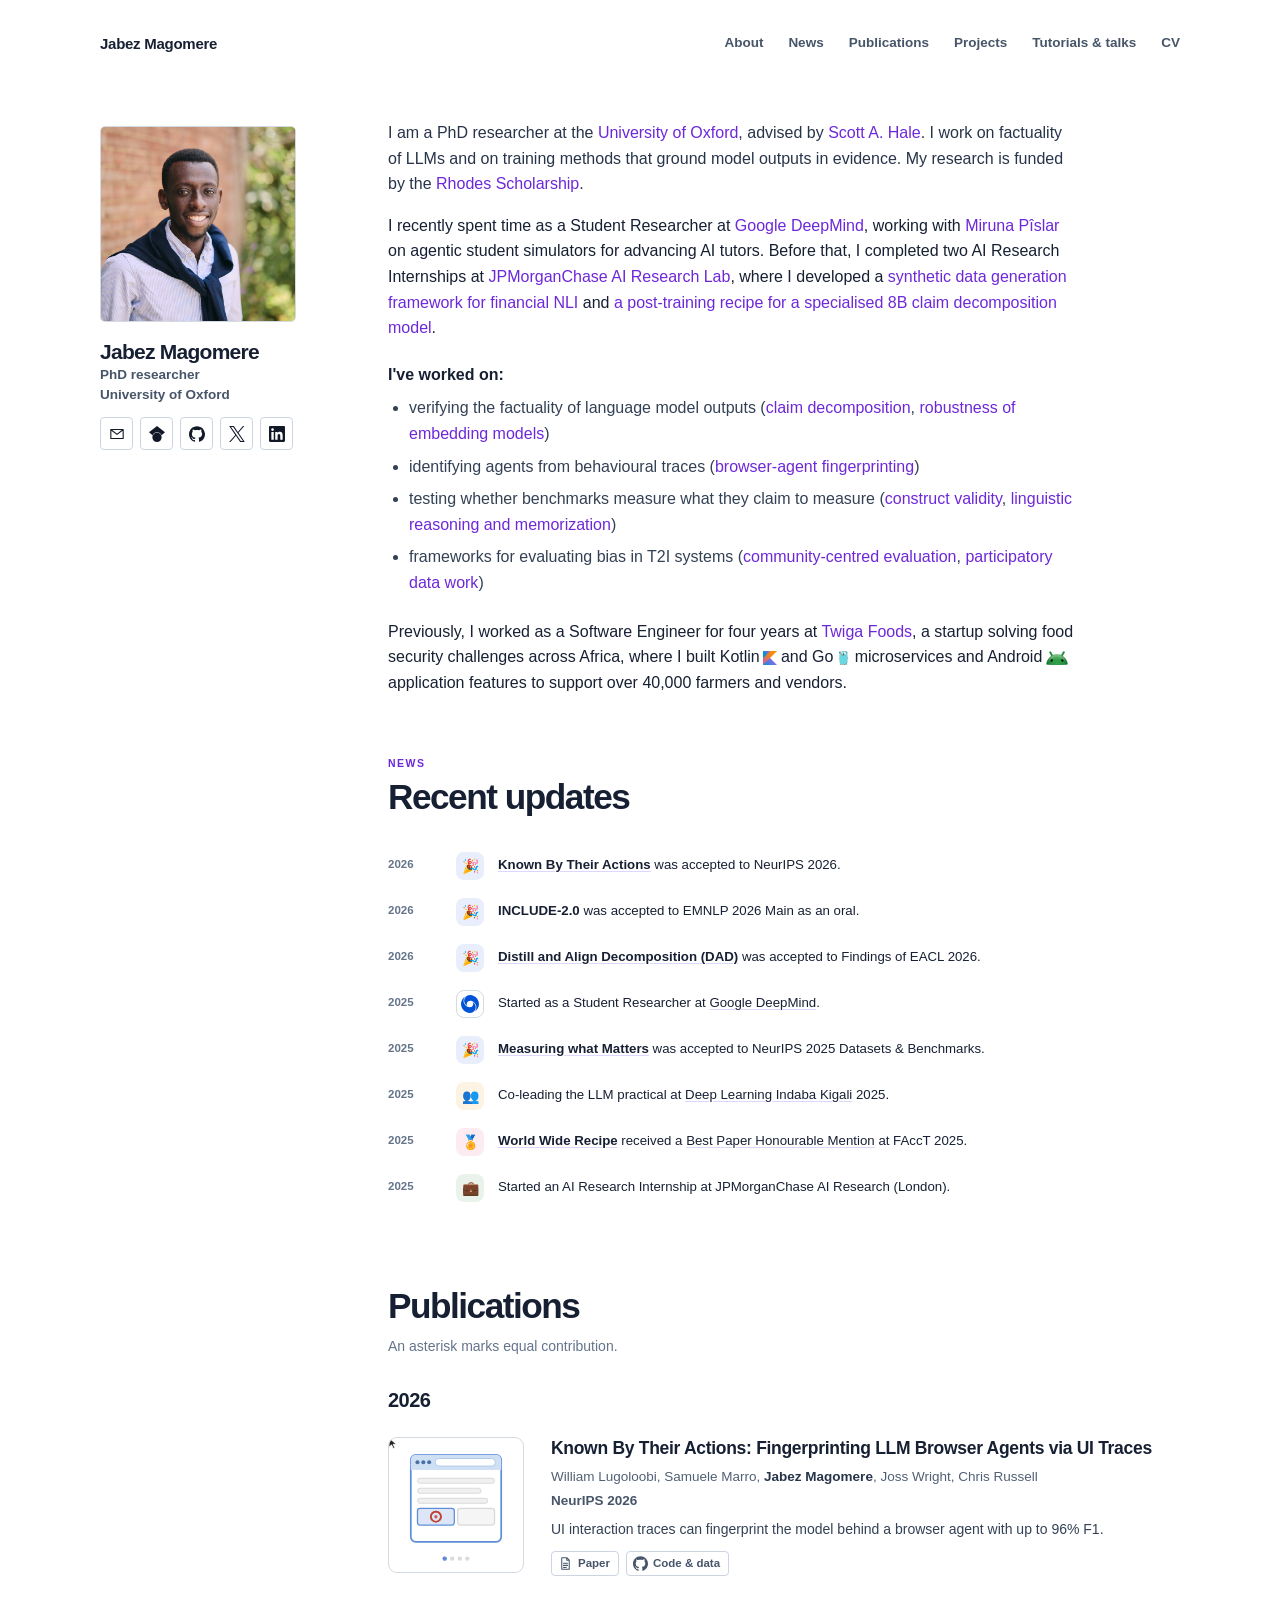
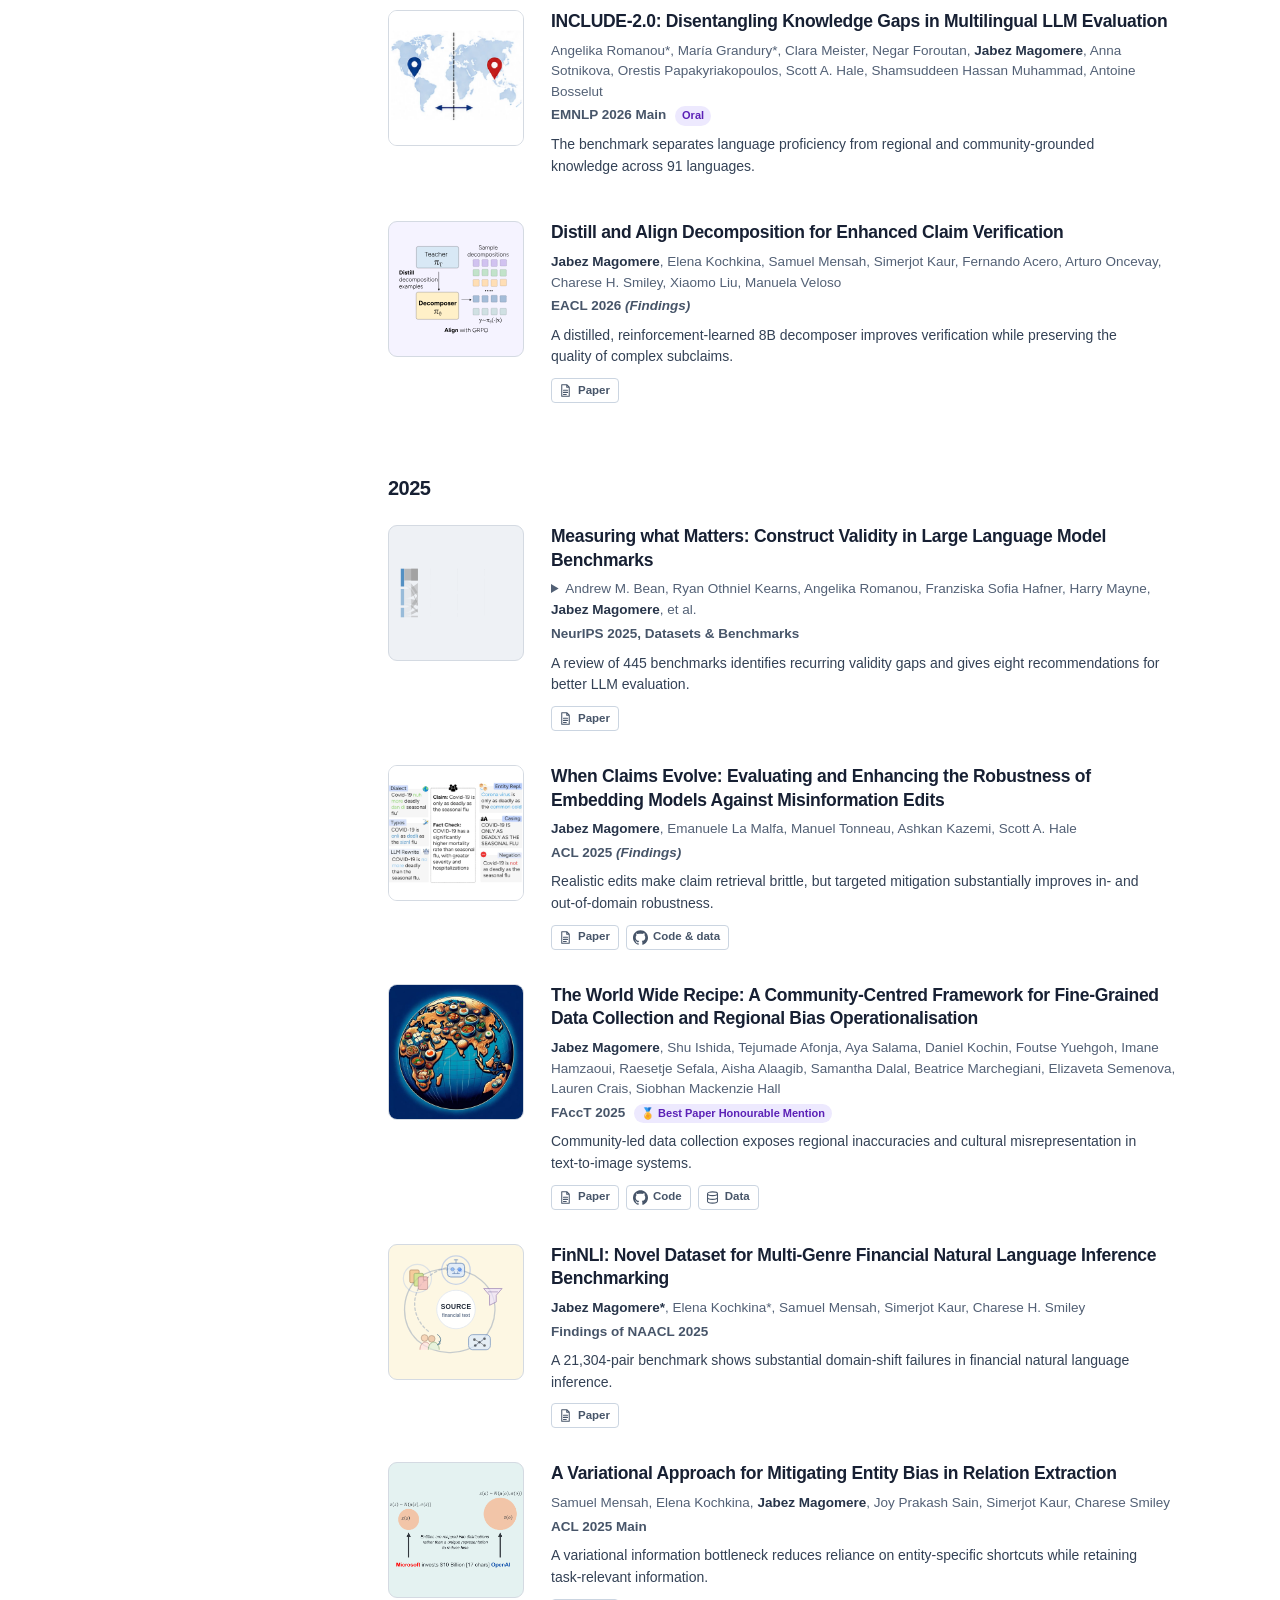
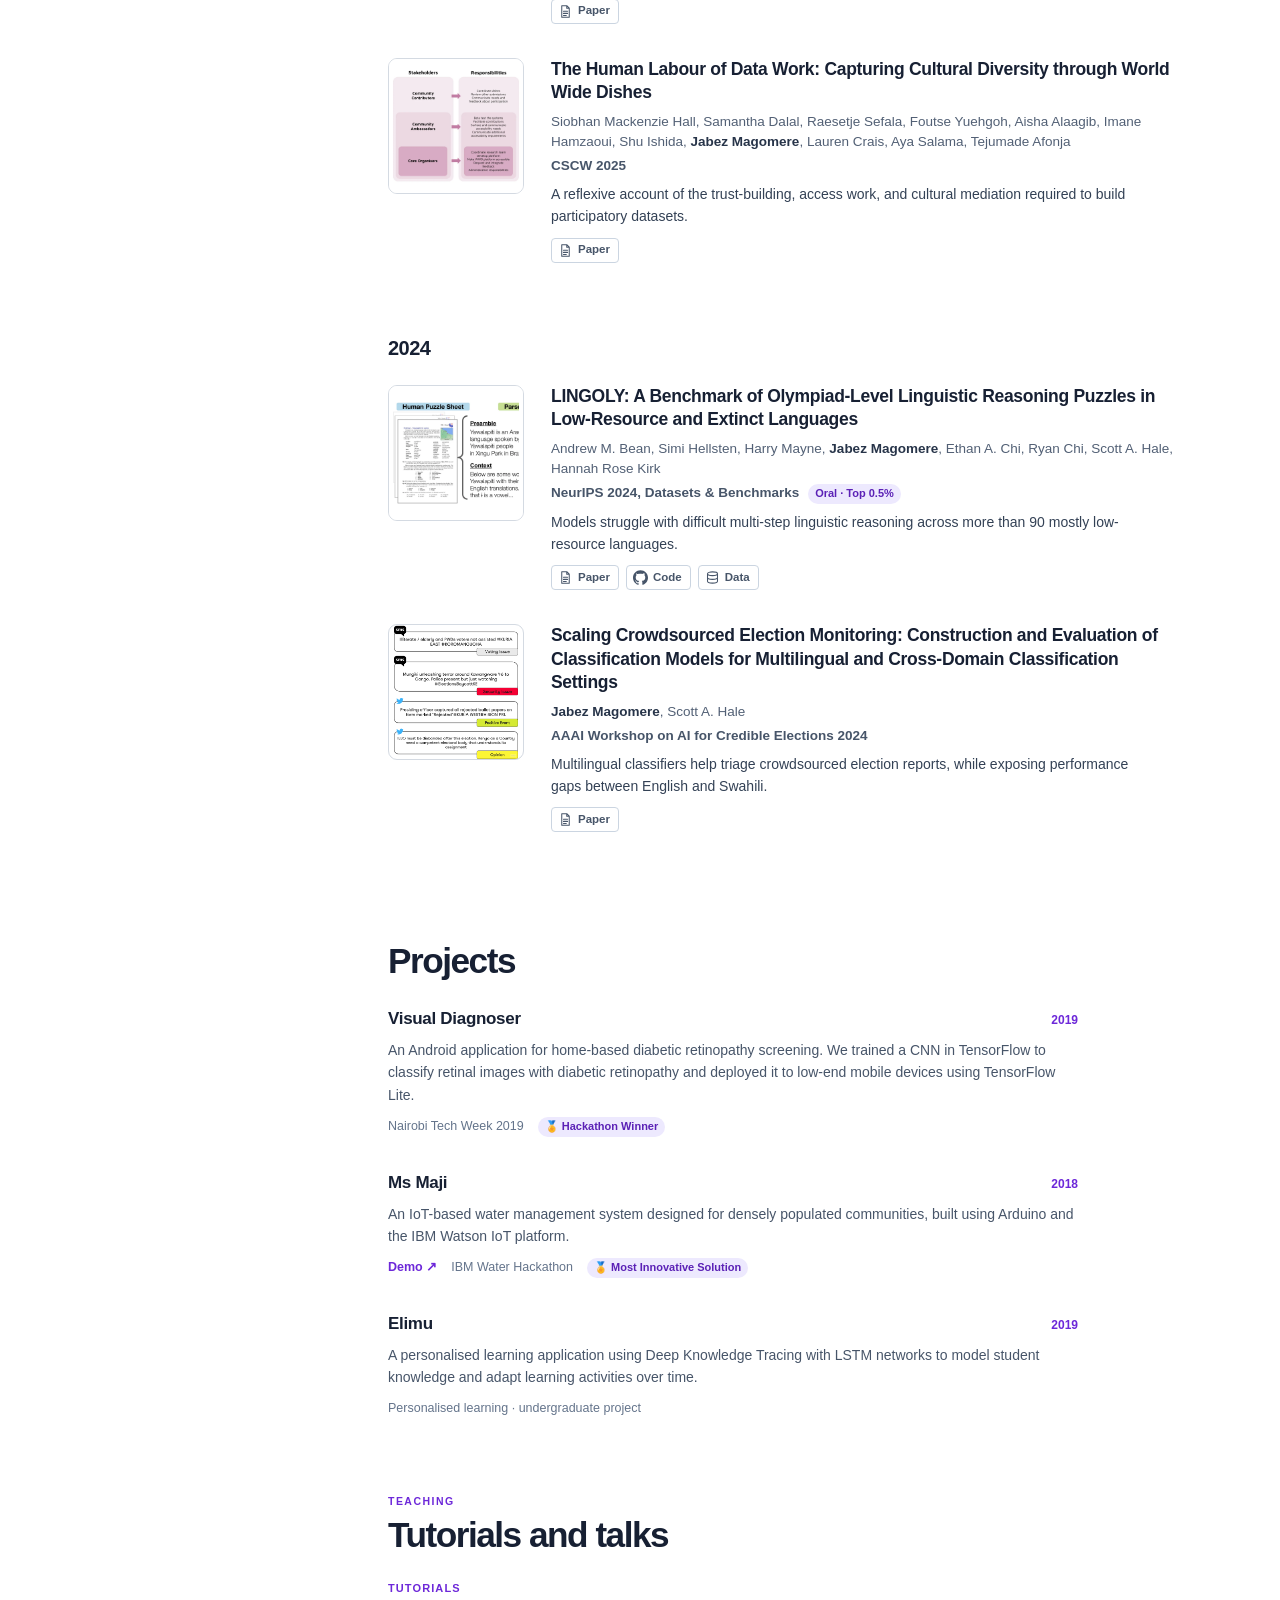
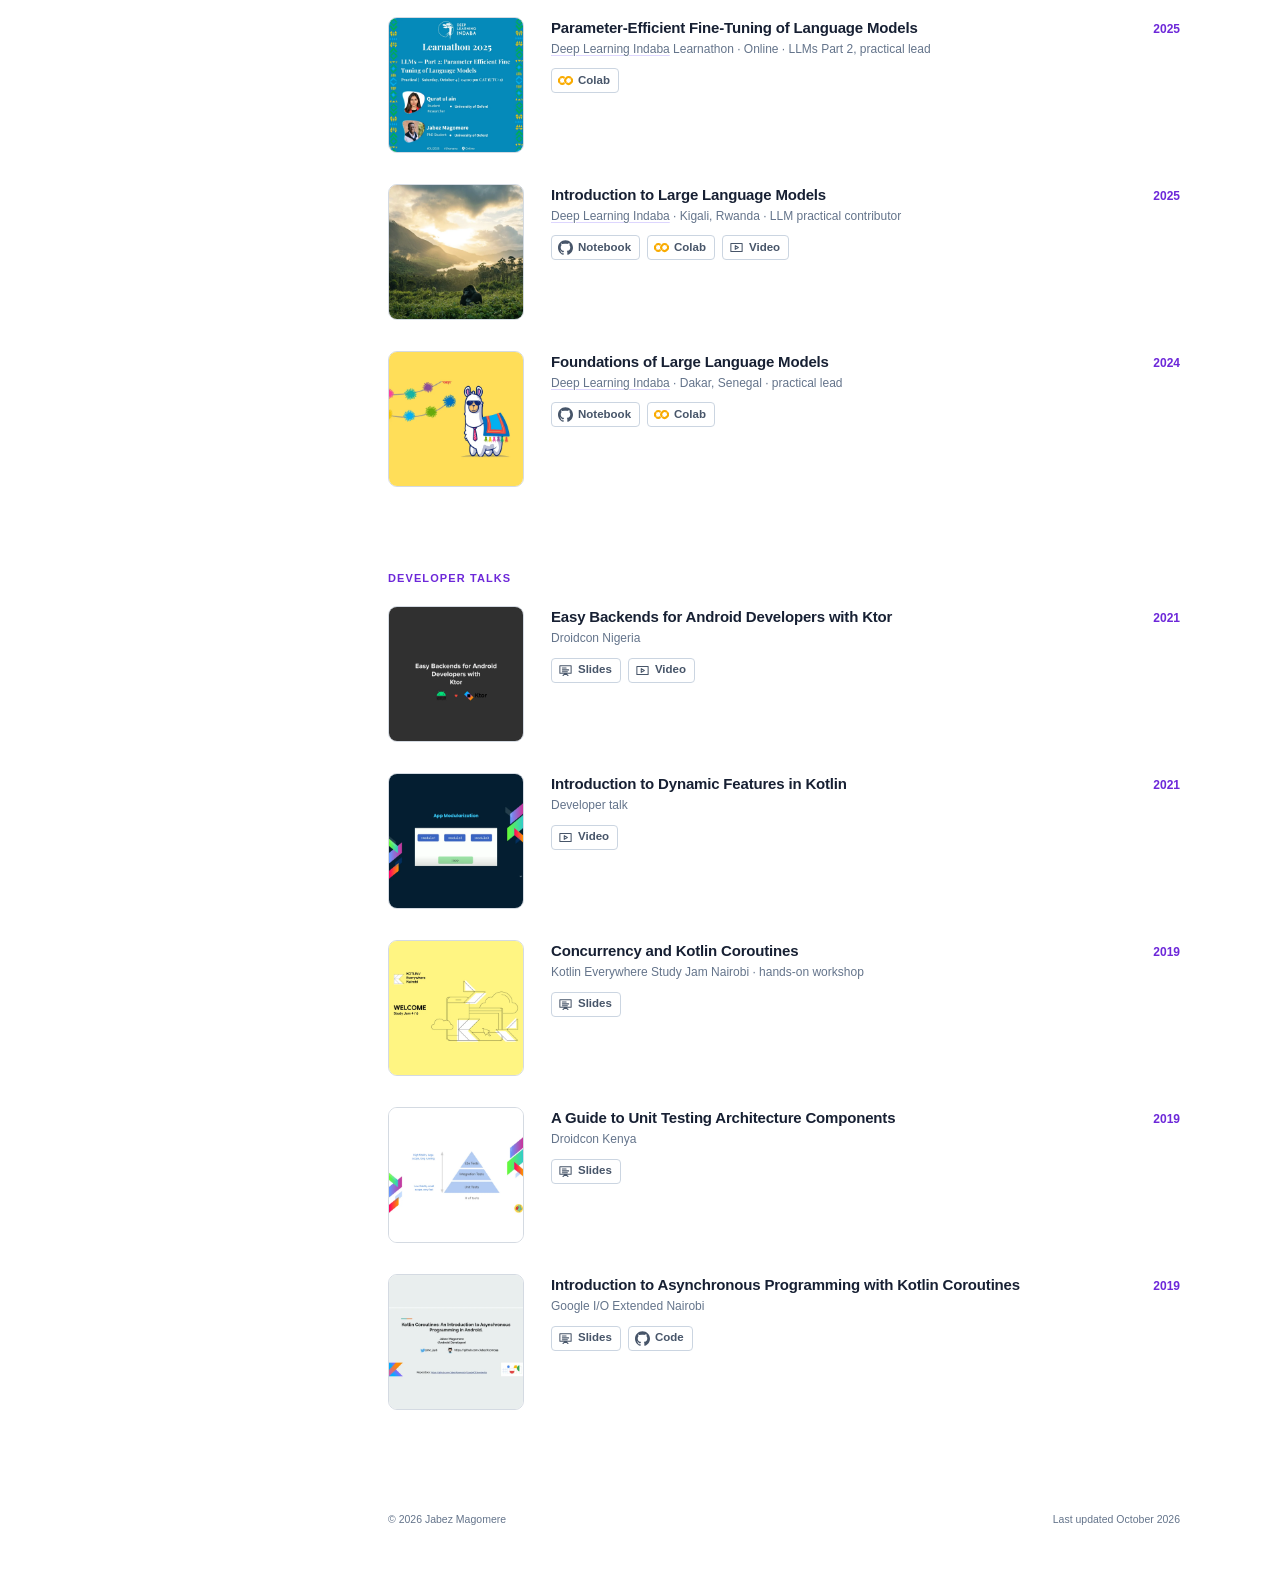
==== index.html @ 7faca9cc "Update code" ====
<!doctype html>
<html lang="en-GB">
<head>
  <meta charset="utf-8">
  <meta name="viewport" content="width=device-width, initial-scale=1">
  <link rel="canonical" href="https://jabezmagomere.com/">
  <meta name="description" content="Jabez Magomere is a PhD researcher at the University of Oxford working on language model evaluation, factuality, and evidence-grounded AI.">
  <meta name="author" content="Jabez Magomere">
  <meta name="theme-color" content="#ffffff">

  <meta property="og:title" content="Jabez Magomere — AI researcher">
  <meta property="og:description" content="Research on language model evaluation, factuality, and grounding model outputs in evidence.">
  <meta property="og:type" content="website">
  <meta property="og:url" content="https://jabezmagomere.com/">
  <meta property="og:image" content="https://jabezmagomere.com/assets/profile.jpg">
  <meta property="og:image:alt" content="Portrait of Jabez Magomere">
  <meta name="twitter:card" content="summary_large_image">
  <meta name="twitter:title" content="Jabez Magomere — AI researcher">
  <meta name="twitter:description" content="Research on language model evaluation, factuality, and grounding model outputs in evidence.">
  <meta name="twitter:image" content="https://jabezmagomere.com/assets/profile.jpg">

  <title>Jabez Magomere</title>
  <link rel="icon" href="favicon.ico" sizes="any">
  <link rel="icon" type="image/png" sizes="32x32" href="favicon-32x32.png">
  <link rel="icon" type="image/png" sizes="16x16" href="favicon-16x16.png">
  <link rel="apple-touch-icon" href="favicon-180x180.png">
  <link rel="stylesheet" href="style.css?v=23">
</head>

<body>
  <svg class="svg-defs" aria-hidden="true">
    <symbol id="icon-email" viewBox="0 0 24 24"><path d="M2.75 5.25h18.5v13.5H2.75zM3.5 6l8.5 6.5L20.5 6"/></symbol>
    <symbol id="icon-scholar" viewBox="0 0 24 24"><path class="brand-fill" d="M5.242 13.769 0 9.5 12 0l12 9.5-5.242 4.269C17.548 11.249 14.978 9.5 12 9.5c-2.977 0-5.548 1.748-6.758 4.269ZM12 10a7 7 0 1 0 0 14 7 7 0 0 0 0-14Z"/></symbol>
    <symbol id="icon-github" viewBox="0 0 24 24"><path class="brand-fill" d="M12 .297c-6.63 0-12 5.373-12 12 0 5.303 3.438 9.8 8.205 11.385.6.113.82-.258.82-.577 0-.285-.01-1.04-.015-2.04-3.338.724-4.042-1.61-4.042-1.61C4.422 18.07 3.633 17.7 3.633 17.7c-1.087-.744.084-.729.084-.729 1.205.084 1.838 1.236 1.838 1.236 1.07 1.835 2.809 1.305 3.495.998.108-.776.417-1.305.76-1.605-2.665-.3-5.466-1.332-5.466-5.93 0-1.31.465-2.38 1.235-3.22-.135-.303-.54-1.523.105-3.176 0 0 1.005-.322 3.3 1.23.96-.267 1.98-.399 3-.405 1.02.006 2.04.138 3 .405 2.28-1.552 3.285-1.23 3.285-1.23.645 1.653.24 2.873.12 3.176.765.84 1.23 1.91 1.23 3.22 0 4.61-2.805 5.625-5.475 5.92.42.36.81 1.096.81 2.22 0 1.606-.015 2.896-.015 3.286 0 .315.21.69.825.57C20.565 22.092 24 17.592 24 12.297c0-6.627-5.373-12-12-12"/></symbol>
    <symbol id="icon-x" viewBox="0 0 24 24"><path class="brand-fill" d="M14.234 10.162 22.977 0h-2.072l-7.591 8.824L7.251 0H.258l9.168 13.343L.258 24H2.33l8.016-9.318L16.749 24h6.993l-9.508-13.838Zm-2.837 3.299-.929-1.329L3.076 1.56h3.182l5.965 8.532.929 1.329 7.754 11.09h-3.182l-6.327-9.05Z"/></symbol>
    <symbol id="icon-linkedin" viewBox="0 0 24 24"><path class="brand-fill" d="M20.447 20.452h-3.554v-5.569c0-1.328-.027-3.037-1.852-3.037-1.853 0-2.136 1.445-2.136 2.939v5.667H9.351V9h3.414v1.561h.046c.477-.9 1.637-1.85 3.37-1.85 3.601 0 4.267 2.37 4.267 5.455v6.286ZM5.337 7.433c-1.144 0-2.063-.926-2.063-2.065 0-1.138.92-2.063 2.063-2.063 1.14 0 2.064.925 2.064 2.063 0 1.139-.925 2.065-2.064 2.065Zm1.782 13.019H3.555V9h3.564v11.452ZM22.225 0H1.771C.792 0 0 .774 0 1.729v20.542C0 23.227.792 24 1.771 24h20.451C23.2 24 24 23.227 24 22.271V1.729C24 .774 23.2 0 22.222 0h.003Z"/></symbol>
    <symbol id="icon-paper" viewBox="0 0 24 24"><path d="M6 2.75h8l4 4v14.5H6zM14 2.75v4h4M8.75 11.5h6.5M8.75 15h6.5M8.75 18.5h4.5"/></symbol>
    <symbol id="icon-data" viewBox="0 0 24 24"><path d="M4 6c0-1.65 3.58-3 8-3s8 1.35 8 3-3.58 3-8 3-8-1.35-8-3Zm0 0v6c0 1.65 3.58 3 8 3s8-1.35 8-3V6M4 12v6c0 1.65 3.58 3 8 3s8-1.35 8-3v-6"/></symbol>
    <symbol id="icon-slides" viewBox="0 0 24 24"><path d="M3 4.5h18v12H3zM8 20l4-3.5 4 3.5M7 8h6M7 11h10M7 14h8"/></symbol>
    <symbol id="icon-video" viewBox="0 0 24 24"><path d="M3 5.5h18v13H3z"/><path class="fill" d="m10 9 5 3-5 3z"/></symbol>
    <symbol id="icon-colab" viewBox="0 0 24 24"><path class="colab-fill" d="M16.9414 4.9757a7.033 7.033 0 0 0-4.9308 2.0646 7.033 7.033 0 0 0-.1232 9.8068l2.395-2.395a3.6455 3.6455 0 0 1 5.1497-5.1478l2.397-2.3989a7.033 7.033 0 0 0-4.8877-1.9297ZM7.07 4.9855a7.033 7.033 0 0 0-4.8878 1.9316l2.3911 2.3911a3.6434 3.6434 0 0 1 5.0227.1271l1.7341-2.9737-.0997-.0802A7.033 7.033 0 0 0 7.07 4.9855Zm15.0093 2.1721-2.3892 2.3911a3.6455 3.6455 0 0 1-5.1497 5.1497l-2.4067 2.4068a7.0362 7.0362 0 0 0 9.9456-9.9476ZM1.932 7.1674a7.033 7.033 0 0 0-.002 9.6816l2.397-2.397a3.6434 3.6434 0 0 1-.004-4.8916Zm7.664 7.4235c-1.38 1.3816-3.5863 1.411-5.0168.1134l-2.397 2.395c2.4693 2.3328 6.263 2.5753 9.0072.5455l.1368-.1115Z"/></symbol>
  </svg>

  <a class="skip-link" href="#main">Skip to content</a>

  <header class="site-header">
    <a class="site-name" href="#about" aria-label="Jabez Magomere, home">Jabez Magomere</a>
    <nav aria-label="Primary navigation">
      <a href="#about">About</a>
      <a href="#news">News</a>
      <a href="#publications">Publications</a>
      <a href="#projects">Projects</a>
      <a href="#talks">Tutorials &amp; talks</a>
      <a href="assets/jabez-magomere-cv.pdf">CV</a>
    </nav>
  </header>

  <div class="page-shell">
    <aside class="profile" aria-label="Profile and contact links">
      <div class="profile-photo-frame">
        <img class="profile-photo" src="assets/profile.jpg" alt="Jabez Magomere" width="196" height="196" fetchpriority="high">
      </div>

      <h1 class="profile-name">Jabez Magomere</h1>
      <p class="profile-role">PhD researcher<br>University of Oxford</p>

      <div class="social-links" aria-label="Contact and profiles">
        <a class="icon-link email-icon" href="mailto:jabez.magomere@keble.ox.ac.uk" aria-label="Email Jabez Magomere" title="Email"><svg aria-hidden="true"><use href="#icon-email"/></svg></a>
        <a class="icon-link scholar-icon" href="https://scholar.google.com/citations?user=BmMnUasAAAAJ" aria-label="Google Scholar profile" title="Google Scholar"><svg aria-hidden="true"><use href="#icon-scholar"/></svg></a>
        <a class="icon-link github-icon" href="https://github.com/JabezNzomo99" aria-label="GitHub profile" title="GitHub"><svg aria-hidden="true"><use href="#icon-github"/></svg></a>
        <a class="icon-link x-icon" href="https://x.com/jabez_magomere" aria-label="X profile" title="X"><svg aria-hidden="true"><use href="#icon-x"/></svg></a>
        <a class="icon-link linkedin-icon" href="https://uk.linkedin.com/in/jabez-magomere" aria-label="LinkedIn profile" title="LinkedIn"><svg aria-hidden="true"><use href="#icon-linkedin"/></svg></a>
      </div>

    </aside>

    <main id="main">
      <section class="intro" id="about">
        <div class="bio">
          <p class="intro-lead">I am a PhD researcher at the <a href="https://www.oii.ox.ac.uk/people/profiles/jabez-magomere/">University of Oxford</a>, advised by <a href="https://www.oii.ox.ac.uk/people/profiles/scott-hale/">Scott A. Hale</a>. I work on factuality of LLMs and on training methods that ground model outputs in evidence. My research is funded by the <a href="https://www.rhodeshouse.ox.ac.uk/scholar-community/rhodes-scholar-bios/rhodes-scholars-class-of-2022/jabez-magomere/">Rhodes Scholarship</a>.</p>

          <p>I recently spent time as a Student Researcher at <a href="https://deepmind.google/">Google DeepMind</a>, working with <a href="https://mirunapislar.github.io/">Miruna Pîslar</a> on agentic student simulators for advancing AI tutors. Before that, I completed two AI Research Internships at <a href="https://www.jpmorganchase.com/about/technology/research/ai">JPMorganChase AI Research Lab</a>, where I developed a <a href="https://aclanthology.org/2025.findings-naacl.257/">synthetic data generation framework for financial NLI</a> and <a href="https://aclanthology.org/2026.findings-eacl.309/">a post-training recipe for a specialised 8B claim decomposition model</a>.</p>

          <div class="worked-on">
            <p>I've worked on:</p>
            <ul>
              <li>verifying the factuality of language model outputs (<a href="https://aclanthology.org/2026.findings-eacl.309/">claim decomposition</a>, <a href="https://aclanthology.org/2025.findings-acl.1150/">robustness of embedding models</a>)</li>
              <li>identifying agents from behavioural traces (<a href="https://arxiv.org/abs/2605.14786">browser-agent fingerprinting</a>)</li>
              <li>testing whether benchmarks measure what they claim to measure (<a href="https://arxiv.org/abs/2511.04703">construct validity</a>, <a href="https://arxiv.org/abs/2406.06196">linguistic reasoning and memorization</a>)</li>
              <li>frameworks for evaluating bias in T2I systems (<a href="https://arxiv.org/abs/2406.09496">community-centred evaluation</a>, <a href="https://arxiv.org/abs/2502.05961">participatory data work</a>)</li>
            </ul>
          </div>

          <p>Previously, I worked as a Software Engineer for four years at <a href="https://twiga.com/">Twiga Foods</a>, a startup solving food security challenges across Africa, where I built <span class="tech">Kotlin<img class="tech-logo" src="assets/logos/kotlin.webp" alt="" width="48" height="48" loading="lazy" decoding="async"></span> and <span class="tech">Go<img class="tech-logo" src="assets/logos/go.svg" alt="" width="48" height="48" loading="lazy" decoding="async"></span> microservices and <span class="tech">Android<img class="tech-logo" src="assets/logos/android.webp" alt="" width="79" height="48" loading="lazy" decoding="async"></span> application features to support over 40,000 farmers and vendors.</p>
        </div>
      </section>

      <section class="content-section" id="news">
        <div class="section-heading">
          <p class="eyebrow">News</p>
          <h2>Recent updates</h2>
        </div>

        <ol class="news-list">
          <li>
            <time datetime="2026-09">2026</time>
            <span class="news-mark news-mark-paper" aria-hidden="true">🎉</span>
            <span class="news-text"><cite><a href="https://arxiv.org/abs/2605.14786">Known By Their Actions</a></cite> was accepted to NeurIPS 2026.</span>
          </li>
          <li>
            <time datetime="2026-08">2026</time>
            <span class="news-mark news-mark-paper" aria-hidden="true">🎉</span>
            <span class="news-text"><cite>INCLUDE-2.0</cite> was accepted to EMNLP 2026 Main as an oral.</span>
          </li>
          <li>
            <time datetime="2026-01">2026</time>
            <span class="news-mark news-mark-paper" aria-hidden="true">🎉</span>
            <span class="news-text"><cite><a href="https://aclanthology.org/2026.findings-eacl.309/">Distill and Align Decomposition (DAD)</a></cite> was accepted to Findings of EACL 2026.</span>
          </li>
          <li>
            <time datetime="2025-10">2025</time>
            <span class="news-mark news-mark-logo" aria-hidden="true"><img src="assets/logos/deepmind.svg" alt="" width="18" height="18"></span>
            <span class="news-text">Started as a Student Researcher at <a href="https://deepmind.google/">Google DeepMind</a>.</span>
          </li>
          <li>
            <time datetime="2025-09">2025</time>
            <span class="news-mark news-mark-paper" aria-hidden="true">🎉</span>
            <span class="news-text"><cite><a href="https://arxiv.org/abs/2511.04703">Measuring what Matters</a></cite> was accepted to NeurIPS 2025 Datasets &amp; Benchmarks.</span>
          </li>
          <li>
            <time datetime="2025-08">2025</time>
            <span class="news-mark news-mark-community" aria-hidden="true">👥</span>
            <span class="news-text">Co-leading the LLM practical at <a href="https://deeplearningindaba.com/">Deep Learning Indaba Kigali</a> 2025.</span>
          </li>
          <li>
            <time datetime="2025-06">2025</time>
            <span class="news-mark news-mark-award" aria-hidden="true">🏅</span>
            <span class="news-text"><cite><a href="https://arxiv.org/abs/2406.09496">World Wide Recipe</a></cite> received a <a href="https://facct-blog.github.io/2025-06-20/best-papers">Best Paper Honourable Mention</a> at FAccT 2025.</span>
          </li>
          <li>
            <time datetime="2025-06">2025</time>
            <span class="news-mark news-mark-role" aria-hidden="true">💼</span>
            <span class="news-text">Started an AI Research Internship at JPMorganChase AI Research (London).</span>
          </li>
        </ol>
      </section>

      <section class="content-section" id="publications">
        <div class="section-heading">
          <h2>Publications</h2>
          <p>An asterisk marks equal contribution.</p>
        </div>

        <div class="publication-list">
          <h3 class="publication-year-heading">2026</h3>
          <article class="publication" id="pub-actions">
            <div class="paper-mark"><picture><source srcset="assets/thumbnails/known-actions.webp" media="(prefers-reduced-motion: reduce)"><img src="assets/thumbnails/known-actions.svg" alt="" width="136" height="136" loading="lazy"></picture></div>
            <div class="publication-copy">
              <h3><a href="https://arxiv.org/abs/2605.14786">Known By Their Actions: Fingerprinting LLM Browser Agents via UI Traces</a></h3>
              <p class="authors">William Lugoloobi, Samuele Marro, <strong>Jabez Magomere</strong>, Joss Wright, Chris Russell</p>
              <p class="venue"><strong>NeurIPS 2026</strong></p>
              <p class="publication-summary">UI interaction traces can fingerprint the model behind a browser agent with up to 96% F1.</p>
              <div class="resource-links">
                <a class="resource-link" href="https://arxiv.org/abs/2605.14786"><svg aria-hidden="true"><use href="#icon-paper"/></svg><span>Paper</span></a>
                <a class="resource-link" href="https://github.com/KabakaWilliam/known_actions"><svg aria-hidden="true"><use href="#icon-github"/></svg><span>Code &amp; data</span></a>
              </div>
            </div>
          </article>

          <article class="publication" id="pub-include">
            <div class="paper-mark"><img src="assets/thumbnails/include-v2-0.webp" alt="" width="136" height="136" loading="lazy"></div>
            <div class="publication-copy">
              <h3>INCLUDE-2.0: Disentangling Knowledge Gaps in Multilingual LLM Evaluation</h3>
              <p class="authors">Angelika Romanou*, María Grandury*, Clara Meister, Negar Foroutan, <strong>Jabez Magomere</strong>, Anna Sotnikova, Orestis Papakyriakopoulos, Scott A. Hale, Shamsuddeen Hassan Muhammad, Antoine Bosselut</p>
              <p class="venue"><strong>EMNLP 2026 Main</strong> <span class="award">Oral</span></p>
              <p class="publication-summary">The benchmark separates language proficiency from regional and community-grounded knowledge across 91 languages.</p>
            </div>
          </article>

          <article class="publication" id="pub-distill">
            <div class="paper-mark mark-diagram"><img src="assets/thumbnails/distill-align.svg" alt="" width="136" height="136" loading="lazy"></div>
            <div class="publication-copy">
              <h3><a href="https://aclanthology.org/2026.findings-eacl.309/">Distill and Align Decomposition for Enhanced Claim Verification</a></h3>
              <p class="authors"><strong>Jabez Magomere</strong>, Elena Kochkina, Samuel Mensah, Simerjot Kaur, Fernando Acero, Arturo Oncevay, Charese H. Smiley, Xiaomo Liu, Manuela Veloso</p>
              <p class="venue"><strong>EACL 2026 <i>(Findings)</i></strong></p>
              <p class="publication-summary">A distilled, reinforcement-learned 8B decomposer improves verification while preserving the quality of complex subclaims.</p>
              <div class="resource-links">
                <a class="resource-link" href="https://aclanthology.org/2026.findings-eacl.309/"><svg aria-hidden="true"><use href="#icon-paper"/></svg><span>Paper</span></a>
              </div>
            </div>
          </article>

          <h3 class="publication-year-heading">2025</h3>
          <article class="publication" id="pub-measuring">
            <div class="paper-mark mark-diagram mark-grey"><picture><source srcset="assets/thumbnails/construct-validity.webp" media="(prefers-reduced-motion: reduce)"><img src="assets/thumbnails/construct-validity.svg" alt="" width="136" height="136" loading="lazy"></picture></div>
            <div class="publication-copy">
              <h3><a href="https://arxiv.org/abs/2511.04703">Measuring what Matters: Construct Validity in Large Language Model Benchmarks</a></h3>
              <details class="author-list">
                <summary>Andrew M. Bean, Ryan Othniel Kearns, Angelika Romanou, Franziska Sofia Hafner, Harry Mayne, <strong>Jabez Magomere</strong>, et al.</summary>
                <p>Andrew M. Bean*, Ryan Othniel Kearns, Angelika Romanou, Franziska Sofia Hafner, Harry Mayne, Jan Batzner, Negar Foroutan, Chris Schmitz, Karolina Korgul, Hunar Batra, Oishi Deb, Emma Beharry, Cornelius Emde, Thomas Foster, Anna Gausen, María Grandury, Simeng Han, Valentin Hofmann, Lujain Ibrahim, Hazel Kim, Hannah Rose Kirk, Fangru Lin, Gabrielle Kaili-May Liu, Lennart Luettgau, <strong>Jabez Magomere</strong>, Jonathan Rystrøm, Anna Sotnikova, Yushi Yang, Yilun Zhao, Adel Bibi, Antoine Bosselut, Ronald Clark, Arman Cohan, Jakob Foerster, Yarin Gal, Scott A. Hale, Inioluwa Deborah Raji, Christopher Summerfield, Philip H. S. Torr, Cozmin Ududec, Luc Rocher, Adam Mahdi</p>
              </details>
              <p class="venue"><strong>NeurIPS 2025, Datasets &amp; Benchmarks</strong></p>
              <p class="publication-summary">A review of 445 benchmarks identifies recurring validity gaps and gives eight recommendations for better LLM evaluation.</p>
              <div class="resource-links">
                <a class="resource-link" href="https://arxiv.org/abs/2511.04703"><svg aria-hidden="true"><use href="#icon-paper"/></svg><span>Paper</span></a>
              </div>
            </div>
          </article>

          <article class="publication" id="pub-claims">
            <div class="paper-mark"><img src="assets/thumbnails/claim-examples.webp" alt="" width="136" height="136" loading="lazy"></div>
            <div class="publication-copy">
              <h3><a href="https://aclanthology.org/2025.findings-acl.1150/">When Claims Evolve: Evaluating and Enhancing the Robustness of Embedding Models Against Misinformation Edits</a></h3>
              <p class="authors"><strong>Jabez Magomere</strong>, Emanuele La Malfa, Manuel Tonneau, Ashkan Kazemi, Scott A. Hale</p>
              <p class="venue"><strong>ACL 2025 <i>(Findings)</i></strong></p>
              <p class="publication-summary">Realistic edits make claim retrieval brittle, but targeted mitigation substantially improves in- and out-of-domain robustness.</p>
              <div class="resource-links">
                <a class="resource-link" href="https://aclanthology.org/2025.findings-acl.1150/"><svg aria-hidden="true"><use href="#icon-paper"/></svg><span>Paper</span></a>
                <a class="resource-link" href="https://github.com/JabezNzomo99/claim-matching-robustness"><svg aria-hidden="true"><use href="#icon-github"/></svg><span>Code &amp; data</span></a>
              </div>
            </div>
          </article>

          <article class="publication" id="pub-recipe">
            <div class="paper-mark"><img src="assets/thumbnails/food-globe.webp" alt="" width="136" height="136" loading="lazy"></div>
            <div class="publication-copy">
              <h3><a href="https://arxiv.org/abs/2406.09496">The World Wide Recipe: A Community-Centred Framework for Fine-Grained Data Collection and Regional Bias Operationalisation</a></h3>
              <p class="authors"><strong>Jabez Magomere</strong>, Shu Ishida, Tejumade Afonja, Aya Salama, Daniel Kochin, Foutse Yuehgoh, Imane Hamzaoui, Raesetje Sefala, Aisha Alaagib, Samantha Dalal, Beatrice Marchegiani, Elizaveta Semenova, Lauren Crais, Siobhan Mackenzie Hall</p>
              <p class="venue"><strong>FAccT 2025</strong> <span class="award">🏅 Best Paper Honourable Mention</span></p>
              <p class="publication-summary">Community-led data collection exposes regional inaccuracies and cultural misrepresentation in text-to-image systems.</p>
              <div class="resource-links">
                <a class="resource-link" href="https://arxiv.org/abs/2406.09496"><svg aria-hidden="true"><use href="#icon-paper"/></svg><span>Paper</span></a>
                <a class="resource-link" href="https://github.com/oxai/world-wide-dishes"><svg aria-hidden="true"><use href="#icon-github"/></svg><span>Code</span></a>
                <a class="resource-link" href="https://github.com/oxai/world-wide-dishes"><svg aria-hidden="true"><use href="#icon-data"/></svg><span>Data</span></a>
              </div>
            </div>
          </article>

          <article class="publication" id="pub-finnli">
            <div class="paper-mark mark-diagram mark-yellow"><picture><source srcset="assets/thumbnails/finnli.webp" media="(prefers-reduced-motion: reduce)"><img src="assets/thumbnails/finnli.svg" alt="" width="136" height="136" loading="lazy"></picture></div>
            <div class="publication-copy">
              <h3><a href="https://aclanthology.org/2025.findings-naacl.257/">FinNLI: Novel Dataset for Multi-Genre Financial Natural Language Inference Benchmarking</a></h3>
              <p class="authors"><strong>Jabez Magomere*</strong>, Elena Kochkina*, Samuel Mensah, Simerjot Kaur, Charese H. Smiley</p>
              <p class="venue"><strong>Findings of NAACL 2025</strong></p>
              <p class="publication-summary">A 21,304-pair benchmark shows substantial domain-shift failures in financial natural language inference.</p>
              <div class="resource-links">
                <a class="resource-link" href="https://aclanthology.org/2025.findings-naacl.257/"><svg aria-hidden="true"><use href="#icon-paper"/></svg><span>Paper</span></a>
              </div>
            </div>
          </article>

          <article class="publication" id="pub-variational">
            <div class="paper-mark mark-contain mark-teal"><img src="assets/thumbnails/entity-bias.png" alt="" width="136" height="136" loading="lazy"></div>
            <div class="publication-copy">
              <h3><a href="https://aclanthology.org/2025.acl-short.53/">A Variational Approach for Mitigating Entity Bias in Relation Extraction</a></h3>
              <p class="authors">Samuel Mensah, Elena Kochkina, <strong>Jabez Magomere</strong>, Joy Prakash Sain, Simerjot Kaur, Charese Smiley</p>
              <p class="venue"><strong>ACL 2025 Main</strong></p>
              <p class="publication-summary">A variational information bottleneck reduces reliance on entity-specific shortcuts while retaining task-relevant information.</p>
              <div class="resource-links">
                <a class="resource-link" href="https://aclanthology.org/2025.acl-short.53/"><svg aria-hidden="true"><use href="#icon-paper"/></svg><span>Paper</span></a>
              </div>
            </div>
          </article>

          <article class="publication" id="pub-labour">
            <div class="paper-mark"><img src="assets/thumbnails/data-labour.webp" alt="" width="136" height="136" loading="lazy"></div>
            <div class="publication-copy">
              <h3><a href="https://arxiv.org/abs/2502.05961">The Human Labour of Data Work: Capturing Cultural Diversity through World Wide Dishes</a></h3>
              <p class="authors">Siobhan Mackenzie Hall, Samantha Dalal, Raesetje Sefala, Foutse Yuehgoh, Aisha Alaagib, Imane Hamzaoui, Shu Ishida, <strong>Jabez Magomere</strong>, Lauren Crais, Aya Salama, Tejumade Afonja</p>
              <p class="venue"><strong>CSCW 2025</strong></p>
              <p class="publication-summary">A reflexive account of the trust-building, access work, and cultural mediation required to build participatory datasets.</p>
              <div class="resource-links">
                <a class="resource-link" href="https://arxiv.org/abs/2502.05961"><svg aria-hidden="true"><use href="#icon-paper"/></svg><span>Paper</span></a>
              </div>
            </div>
          </article>

          <h3 class="publication-year-heading">2024</h3>
          <article class="publication" id="pub-lingoly">
            <div class="paper-mark"><img src="assets/thumbnails/lingoly.webp" alt="" width="136" height="136" loading="lazy"></div>
            <div class="publication-copy">
              <h3><a href="https://arxiv.org/abs/2406.06196">LINGOLY: A Benchmark of Olympiad-Level Linguistic Reasoning Puzzles in Low-Resource and Extinct Languages</a></h3>
              <p class="authors">Andrew M. Bean, Simi Hellsten, Harry Mayne, <strong>Jabez Magomere</strong>, Ethan A. Chi, Ryan Chi, Scott A. Hale, Hannah Rose Kirk</p>
              <p class="venue"><strong>NeurIPS 2024, Datasets &amp; Benchmarks</strong> <span class="award">Oral · Top 0.5%</span></p>
              <p class="publication-summary">Models struggle with difficult multi-step linguistic reasoning across more than 90 mostly low-resource languages.</p>
              <div class="resource-links">
                <a class="resource-link" href="https://arxiv.org/abs/2406.06196"><svg aria-hidden="true"><use href="#icon-paper"/></svg><span>Paper</span></a>
                <a class="resource-link" href="https://github.com/am-bean/lingOly"><svg aria-hidden="true"><use href="#icon-github"/></svg><span>Code</span></a>
                <a class="resource-link" href="https://huggingface.co/datasets/ambean/lingOly"><svg aria-hidden="true"><use href="#icon-data"/></svg><span>Data</span></a>
              </div>
            </div>
          </article>

          <article class="publication" id="pub-election">
            <div class="paper-mark mark-contain"><img src="assets/thumbnails/election-monitoring.png" alt="" width="136" height="136" loading="lazy"></div>
            <div class="publication-copy">
              <h3><a href="https://arxiv.org/abs/2503.03582">Scaling Crowdsourced Election Monitoring: Construction and Evaluation of Classification Models for Multilingual and Cross-Domain Classification Settings</a></h3>
              <p class="authors"><strong>Jabez Magomere</strong>, Scott A. Hale</p>
              <p class="venue"><strong>AAAI Workshop on AI for Credible Elections 2024</strong></p>
              <p class="publication-summary">Multilingual classifiers help triage crowdsourced election reports, while exposing performance gaps between English and Swahili.</p>
              <div class="resource-links">
                <a class="resource-link" href="https://arxiv.org/abs/2503.03582"><svg aria-hidden="true"><use href="#icon-paper"/></svg><span>Paper</span></a>
              </div>
            </div>
          </article>
        </div>
      </section>

      <section id="projects" class="content-section projects">
        <h2>Projects</h2>

        <div class="project">
          <div class="project-header">
            <h3>Visual Diagnoser</h3>
            <span class="project-year">2019</span>
          </div>

          <p>An Android application for home-based diabetic retinopathy screening. We trained a CNN in TensorFlow to classify retinal images with diabetic retinopathy and deployed it to low-end mobile devices using TensorFlow Lite.</p>

          <p class="project-meta">
            <span>Nairobi Tech Week 2019</span>
            <span class="award">🏅 Hackathon Winner</span>
          </p>
        </div>

        <div class="project">
          <div class="project-header">
            <h3>Ms Maji</h3>
            <span class="project-year">2018</span>
          </div>

          <p>An IoT-based water management system designed for densely populated communities, built using Arduino and the IBM Watson IoT platform.</p>

          <p class="project-meta">
            <a href="https://vimeo.com/252369948/">Demo ↗</a>
            <span>IBM Water Hackathon</span>
            <span class="award">🏅 Most Innovative Solution</span>
          </p>
        </div>

        <div class="project">
          <div class="project-header">
            <h3>Elimu</h3>
            <span class="project-year">2019</span>
          </div>

          <p>A personalised learning application using Deep Knowledge Tracing with LSTM networks to model student knowledge and adapt learning activities over time.</p>

          <p class="project-meta">
            <span>Personalised learning · undergraduate project</span>
          </p>
        </div>
      </section>

      <section class="content-section" id="talks">
        <div class="section-heading">
          <p class="eyebrow">Teaching</p>
          <h2>Tutorials and talks</h2>
        </div>

        <div class="talk-section">
          <h3>Tutorials</h3>

          <article class="talk-row">
            <div class="talk-mark"><img src="assets/thumbnails/indaba-learnathon.webp" alt="" width="136" height="136" loading="lazy"></div>
            <div>
              <div class="talk-header"><h4><a href="https://colab.research.google.com/drive/1_QGpdDOlKSiEyV2E1NsMQBhSqspFOs64">Parameter-Efficient Fine-Tuning of Language Models</a></h4><span class="talk-year">2025</span></div>
              <p class="talk-meta"><a href="https://deeplearningindaba.com/">Deep Learning Indaba</a> Learnathon · Online · LLMs Part 2, practical lead</p>
              <div class="resource-links">
                <a class="resource-link colab-link" href="https://colab.research.google.com/drive/1_QGpdDOlKSiEyV2E1NsMQBhSqspFOs64"><svg aria-hidden="true"><use href="#icon-colab"/></svg><span>Colab</span></a>
              </div>
            </div>
          </article>

          <article class="talk-row">
            <div class="talk-mark"><img src="assets/thumbnails/indaba-kigali.webp" alt="" width="136" height="136" loading="lazy"></div>
            <div>
              <div class="talk-header"><h4><a href="https://github.com/deep-learning-indaba/indaba-pracs-2025/blob/main/practicals/LLMs/Part_1/Intro_to_LLM.ipynb">Introduction to Large Language Models</a></h4><span class="talk-year">2025</span></div>
              <p class="talk-meta"><a href="https://deeplearningindaba.com/">Deep Learning Indaba</a> · Kigali, Rwanda · LLM practical contributor</p>
              <div class="resource-links">
                <a class="resource-link" href="https://github.com/deep-learning-indaba/indaba-pracs-2025/blob/main/practicals/LLMs/Part_1/Intro_to_LLM.ipynb"><svg aria-hidden="true"><use href="#icon-github"/></svg><span>Notebook</span></a>
                <a class="resource-link colab-link" href="https://colab.research.google.com/github/deep-learning-indaba/indaba-pracs-2025/blob/main/practicals/LLMs/Part_1/Intro_to_LLM.ipynb"><svg aria-hidden="true"><use href="#icon-colab"/></svg><span>Colab</span></a>
                <a class="resource-link" href="https://www.youtube.com/watch?v=CpaQXfSlBzU&amp;list=PLICxY_yQeGYkoWdqyStdy_wn0mvAVaZ2-&amp;index=9"><svg aria-hidden="true"><use href="#icon-video"/></svg><span>Video</span></a>
              </div>
            </div>
          </article>

          <article class="talk-row">
            <div class="talk-mark"><img src="assets/thumbnails/indaba-dakar.webp" alt="" width="136" height="136" loading="lazy"></div>
            <div>
              <div class="talk-header"><h4><a href="https://github.com/deep-learning-indaba/indaba-pracs-2024/blob/main/practicals/Foundations_of_LLMs/foundations_of_llms_practical.ipynb">Foundations of Large Language Models</a></h4><span class="talk-year">2024</span></div>
              <p class="talk-meta"><a href="https://deeplearningindaba.com/">Deep Learning Indaba</a> · Dakar, Senegal · practical lead</p>
              <div class="resource-links">
                <a class="resource-link" href="https://github.com/deep-learning-indaba/indaba-pracs-2024/blob/main/practicals/Foundations_of_LLMs/foundations_of_llms_practical.ipynb"><svg aria-hidden="true"><use href="#icon-github"/></svg><span>Notebook</span></a>
                <a class="resource-link colab-link" href="https://colab.research.google.com/github/deep-learning-indaba/indaba-pracs-2024/blob/main/practicals/Foundations_of_LLMs/foundations_of_llms_practical.ipynb"><svg aria-hidden="true"><use href="#icon-colab"/></svg><span>Colab</span></a>
              </div>
            </div>
          </article>
        </div>

        <div class="talk-section">
          <h3>Developer talks</h3>

          <article class="talk-row">
            <div class="talk-mark"><img src="assets/thumbnails/easy-backends-ktor.webp" alt="" width="136" height="136" loading="lazy"></div>
            <div>
              <div class="talk-header"><h4><a href="https://speakerdeck.com/jabeznzomo99/easy-backends-for-android-developers-with-ktor">Easy Backends for Android Developers with Ktor</a></h4><span class="talk-year">2021</span></div>
              <p class="talk-meta">Droidcon Nigeria</p>
              <div class="resource-links">
                <a class="resource-link" href="https://speakerdeck.com/jabeznzomo99/easy-backends-for-android-developers-with-ktor"><svg aria-hidden="true"><use href="#icon-slides"/></svg><span>Slides</span></a>
                <a class="resource-link" href="https://www.youtube.com/watch?v=k-fiR3VKRq4&amp;t=1665s"><svg aria-hidden="true"><use href="#icon-video"/></svg><span>Video</span></a>
              </div>
            </div>
          </article>

          <article class="talk-row">
            <div class="talk-mark"><img src="assets/thumbnails/dynamic-features.webp" alt="" width="136" height="136" loading="lazy"></div>
            <div>
              <div class="talk-header"><h4><a href="https://www.youtube.com/watch?v=cVaP0NHdynk&amp;t=1333s">Introduction to Dynamic Features in Kotlin</a></h4><span class="talk-year">2021</span></div>
              <p class="talk-meta">Developer talk</p>
              <div class="resource-links">
                <a class="resource-link" href="https://www.youtube.com/watch?v=cVaP0NHdynk&amp;t=1333s"><svg aria-hidden="true"><use href="#icon-video"/></svg><span>Video</span></a>
              </div>
            </div>
          </article>

          <article class="talk-row">
            <div class="talk-mark"><img src="assets/thumbnails/kotlin-coroutines.webp" alt="" width="136" height="136" loading="lazy"></div>
            <div>
              <div class="talk-header"><h4><a href="https://speakerdeck.com/jabeznzomo99/kotlin-coroutines-hands-on">Concurrency and Kotlin Coroutines</a></h4><span class="talk-year">2019</span></div>
              <p class="talk-meta">Kotlin Everywhere Study Jam Nairobi · hands-on workshop</p>
              <div class="resource-links">
                <a class="resource-link" href="https://speakerdeck.com/jabeznzomo99/kotlin-coroutines-hands-on"><svg aria-hidden="true"><use href="#icon-slides"/></svg><span>Slides</span></a>
              </div>
            </div>
          </article>

          <article class="talk-row">
            <div class="talk-mark"><img src="assets/thumbnails/unit-testing.webp" alt="" width="136" height="136" loading="lazy"></div>
            <div>
              <div class="talk-header"><h4><a href="https://speakerdeck.com/jabeznzomo99/a-guide-to-unit-testing-architecture-components">A Guide to Unit Testing Architecture Components</a></h4><span class="talk-year">2019</span></div>
              <p class="talk-meta">Droidcon Kenya</p>
              <div class="resource-links">
                <a class="resource-link" href="https://speakerdeck.com/jabeznzomo99/a-guide-to-unit-testing-architecture-components"><svg aria-hidden="true"><use href="#icon-slides"/></svg><span>Slides</span></a>
              </div>
            </div>
          </article>

          <article class="talk-row">
            <div class="talk-mark"><img src="assets/thumbnails/async-coroutines.webp" alt="" width="136" height="136" loading="lazy"></div>
            <div>
              <div class="talk-header"><h4><a href="https://speakerdeck.com/jabeznzomo99/kotlin-coroutines-google-io-extended-2019-nairobi">Introduction to Asynchronous Programming with Kotlin Coroutines</a></h4><span class="talk-year">2019</span></div>
              <p class="talk-meta">Google I/O Extended Nairobi</p>
              <div class="resource-links">
                <a class="resource-link" href="https://speakerdeck.com/jabeznzomo99/kotlin-coroutines-google-io-extended-2019-nairobi"><svg aria-hidden="true"><use href="#icon-slides"/></svg><span>Slides</span></a>
                <a class="resource-link" href="https://github.com/JabezNzomo99/GoogleIOExtended19"><svg aria-hidden="true"><use href="#icon-github"/></svg><span>Code</span></a>
              </div>
            </div>
          </article>
        </div>
      </section>

      <footer>
        <p>© 2026 Jabez Magomere</p>
        <p>Last updated October 2026</p>
      </footer>
    </main>
  </div>
</body>
</html>
---- style.css ----
:root {
  --paper: #ffffff;
  --surface: #ffffff;
  --ink: #172033;
  --muted: #64748b;
  --accent: #6d28d9;
  --accent-dark: #5b21b6;
  --accent-soft: #f5f3ff;
  --accent-line: #ddd6fe;
  --rule: #dbe3ee;
  --frame-line: #d4dae2;
  --content-width: 1080px;
  --profile-width: 220px;
  --gutter: 68px;
}

* { box-sizing: border-box; }

html { scroll-padding-top: 28px; }

body {
  margin: 0;
  background: var(--paper);
  color: var(--ink);
  font-family: Inter, ui-sans-serif, -apple-system, BlinkMacSystemFont, "Segoe UI", Helvetica, Arial, sans-serif;
  font-size: 16px;
  line-height: 1.6;
  -webkit-font-smoothing: antialiased;
  text-rendering: optimizeLegibility;
}

::selection { background: #ede9fe; }

a {
  color: var(--accent);
  text-decoration: none;
}

a:hover { color: var(--accent-dark); }

a:focus-visible,
summary:focus-visible {
  border-radius: 3px;
  outline: 2px solid var(--accent);
  outline-offset: 4px;
}

img,
svg { display: block; }

p,
h1,
h2,
h3,
h4 { margin-top: 0; }

.svg-defs {
  position: absolute;
  width: 0;
  height: 0;
  overflow: hidden;
}

.skip-link {
  position: fixed;
  z-index: 10;
  top: 10px;
  left: 10px;
  padding: 8px 12px;
  transform: translateY(-150%);
  background: var(--ink);
  color: #fff;
}

.skip-link:focus { transform: translateY(0); }

.site-header,
.page-shell {
  width: min(calc(100% - 48px), var(--content-width));
  margin-inline: auto;
}

.site-header {
  position: sticky;
  top: 0;
  z-index: 20;
  display: grid;
  grid-template-columns: var(--profile-width) minmax(0, 1fr);
  gap: var(--gutter);
  /* Opaque so content scrolls underneath rather than showing through. */
  background: var(--paper);
  padding: 32px 0 22px;
}

/* Keep a section heading clear of the sticky header when jumped to by anchor. */
section[id] {
  scroll-margin-top: 92px;
}

.site-name {
  color: var(--ink);
  font-size: 15px;
  font-weight: 730;
  letter-spacing: -0.018em;
  text-decoration: none;
}

.site-header nav {
  grid-column: 2;
  display: flex;
  flex-wrap: wrap;
  justify-content: flex-end;
  gap: 25px;
}

.site-header nav a,
.nav-pending {
  color: #475569;
  font-size: 13.5px;
  font-weight: 620;
  text-decoration: none;
}

.site-header nav a:hover {
  color: var(--accent);
}

.nav-pending {
  color: #94a3b8;
  cursor: default;
}

.page-shell {
  display: grid;
  grid-template-columns: var(--profile-width) minmax(0, 1fr);
  gap: var(--gutter);
}

.profile {
  position: sticky;
  top: 28px;
  align-self: start;
  padding: 48px 0;
}

.profile-photo-frame {
  width: 196px;
  height: 196px;
  max-width: 100%;
  overflow: hidden;
  border: 1px solid var(--frame-line);
  border-radius: 5px;
  background: #e2e8f0;
}

.profile-photo {
  width: 100%;
  height: 100%;
  object-fit: cover;
  object-position: 36% 48%;
}

.profile-name {
  margin: 17px 0 1px;
  font-size: 21px;
  font-weight: 730;
  letter-spacing: -0.035em;
  line-height: 1.2;
}

.profile-role {
  margin: 0 0 13px;
  color: #475569;
  font-size: 13.5px;
  font-weight: 600;
  line-height: 1.45;
}

.social-links {
  display: flex;
  flex-wrap: wrap;
  gap: 7px;
}

.icon-link {
  display: grid;
  width: 33px;
  height: 33px;
  place-items: center;
  border: 1px solid #cbd5e1;
  border-radius: 4px;
  color: #111827;
  background: var(--surface);
  text-decoration: none;
}

/* Every profile icon highlights in the accent colour - previously only the
   email and scholar links did, and the rest fell through to a dark fill. */
.icon-link:hover,
.icon-link:focus-visible {
  border-color: var(--accent);
  color: var(--accent);
  background: var(--accent-soft);
}

.icon-link svg,
.resource-link svg,
.paper-mark svg,
.talk-mark svg {
  fill: none;
  stroke: currentColor;
  stroke-linecap: round;
  stroke-linejoin: round;
  stroke-width: 1.65;
}

.icon-link svg {
  width: 16px;
  height: 16px;
}

.icon-link .fill,
.resource-link .fill,
.brand-fill {
  fill: currentColor;
  stroke: none;
}

.colab-fill {
  fill: #f9ab00;
  stroke: none;
}

.contact-note {
  max-width: 205px;
  margin: 17px 0 0;
  color: var(--muted);
  font-size: 12.25px;
  line-height: 1.5;
}

main { min-width: 0; }

.intro { padding: 42px 0 28px; }

.eyebrow {
  margin-bottom: 8px;
  color: var(--accent);
  font-size: 10.5px;
  font-weight: 780;
  letter-spacing: 0.14em;
  line-height: 1.2;
  text-transform: uppercase;
}

.bio { max-width: 690px; }
.bio p { margin-bottom: 16px; }
.bio p:last-child { margin-bottom: 0; }

.intro-lead {
  color: #273449;
  font-size: inherit;
  line-height: inherit;
}

.worked-on {
  margin: 21px 0 23px;
}

.worked-on > p {
  margin-bottom: 8px;
  font-size: inherit;
  font-weight: 700;
}

.worked-on ul {
  margin: 0;
  padding-left: 21px;
}

.worked-on li {
  margin-bottom: 7px;
  color: #334155;
  font-size: inherit;
  line-height: inherit;
}

.worked-on li:last-child { margin-bottom: 0; }

.content-section {
  padding: 34px 0 42px;
}

.section-heading {
  max-width: 680px;
  margin-bottom: 26px;
}

.section-heading h2 {
  margin-bottom: 10px;
  font-size: clamp(1.75rem, 3.4vw, 2.2rem);
  font-weight: 710;
  letter-spacing: -0.042em;
  line-height: 1.1;
}

.section-heading > p:last-child {
  margin-bottom: 0;
  color: var(--muted);
  font-size: 14px;
}

.publication-list { margin-top: 4px; }

.publication-year-heading {
  margin: 0 0 21px;
  padding: 0;
  color: var(--ink);
  font-size: 20px;
  font-weight: 720;
  letter-spacing: -0.025em;
}

.publication-year-heading:not(:first-child) { margin-top: 35px; }

.publication {
  display: grid;
  grid-template-columns: 136px minmax(0, 1fr);
  gap: 27px;
  padding: 0 0 34px;
  scroll-margin-top: 24px;
}

.paper-mark {
  display: grid;
  width: 136px;
  height: 136px;
  place-items: center;
  align-content: center;
  gap: 7px;
  overflow: hidden;
  border: 1px solid var(--frame-line);
  border-radius: 9px;
  color: var(--accent);
  background: var(--surface);
}

.paper-mark svg {
  width: 39px;
  height: 39px;
}

.paper-mark span {
  font-size: 10px;
  font-weight: 750;
  letter-spacing: 0.08em;
}

/* <picture> wraps the animated thumbnail; it must fill the mark like a bare
   <img> would, since .paper-mark is a grid and <picture> is inline by default. */
.paper-mark picture {
  display: block;
  width: 100%;
  height: 100%;
}

.paper-mark img,
.talk-mark img {
  width: 100%;
  height: 100%;
  object-fit: cover;
  /* Marks are square. Without this the box takes the image's own ratio - the
     width/height attributes only supply `aspect-ratio: auto 136/136`, and
     `auto` lets the loaded image override it - so a portrait source overflows
     and is clipped, and a landscape one sits short. Pinning the ratio makes
     the box exactly the mark, which is what object-fit needs to work. */
  aspect-ratio: 1;
}

/* Inline technology logos in running prose. The adjacent word names the
   technology, so the images are decorative and carry empty alt text. */
.tech {
  white-space: nowrap;
}

.tech-logo {
  /* Overrides the global `img, svg { display: block }` so the logo sits on
     the text baseline instead of forcing its own line. */
  display: inline-block;
  width: auto;
  height: 0.85em;
  margin-left: 0.2em;
  /* `middle` keys off the font's own x-height, so the logo stays optically
     centred on the lowercase letters whichever font in the stack resolves.
     A hand-tuned em offset only looks right in the font it was measured in. */
  vertical-align: middle;
}

/* SVG marks are diagrams, not photographs: show them whole rather than
   cropping to fill, on the soft accent so they carry the same visual weight
   as the full-bleed photo thumbnails. The raster marks keep `cover` above.
   `contain` is harmless for a square diagram and stops a landscape one
   losing its edge labels. */
.paper-mark img[src$=".svg"] {
  object-fit: contain;
}

/* For a near-square source, show it whole rather than letting the square mark
   crop its edges. The image is transparent-backed, so the thin bars this
   leaves are indistinguishable from the mark's own ground. */
.paper-mark.mark-contain img,
.talk-mark.mark-contain img {
  object-fit: contain;
}

/* Tint and padding live on the mark, not the image: a non-square diagram's
   <img> collapses to its own aspect ratio (the mark is a grid with
   place-items:center, so the item is never stretched), which left the
   letterbox bands unpainted when the background sat on the image. */
.paper-mark.mark-diagram {
  padding: 10px;
  background: var(--accent-soft);
}

/* Per-paper tints, so a mark can sit on something other than the default
   lavender when the diagram's own palette suits a different ground. */
.paper-mark.mark-grey,     .talk-mark.mark-grey     { background: #eef1f5; }
.paper-mark.mark-yellow,   .talk-mark.mark-yellow   { background: #fdf7e3; }
.paper-mark.mark-lavender, .talk-mark.mark-lavender { background: var(--accent-soft); }
.paper-mark.mark-teal,     .talk-mark.mark-teal     { background: #e4f2f1; }
/* For a dark-ground slide, so letterbox bars match the image instead of
   framing it in a pale colour. */
.paper-mark.mark-dark,     .talk-mark.mark-dark     { background: #303030; }

.publication-copy {
  min-width: 0;
}

.publication h3 {
  max-width: 720px;
  margin-bottom: 7px;
  font-size: 17.5px;
  font-weight: 690;
  letter-spacing: -0.017em;
  line-height: 1.35;
}

.publication h3 a {
  color: var(--ink);
  text-decoration: none;
}

.publication h3 a:hover {
  color: var(--accent);
}

.bio a:hover,
.worked-on a:hover,
.project a:hover {
  border-radius: 2px;
  background: var(--accent-soft);
}

.authors,
.author-list,
.venue {
  font-size: 13.5px;
  line-height: 1.52;
}

.authors {
  margin-bottom: 3px;
  color: #526075;
}

.authors strong,
.author-list strong {
  color: #273449;
  font-weight: 730;
}

.venue {
  margin-bottom: 7px;
  color: var(--muted);
}

.venue strong {
  color: #475569;
  font-weight: 650;
}

.award {
  display: inline-block;
  margin-left: 5px;
  padding: 2px 7px 3px;
  border-radius: 999px;
  color: var(--accent-dark);
  background: #ede9fe;
  font-size: 11px;
  font-weight: 740;
  line-height: 1.35;
}

.publication-summary {
  max-width: 610px;
  margin: 8px 0 10px;
  color: #334155;
  font-size: 14px;
  line-height: 1.55;
}

.author-list {
  margin: 0 0 4px;
  color: #526075;
}

.author-list summary { cursor: pointer; }

.author-list p {
  margin: 8px 0 0;
  padding: 10px 13px;
  border-radius: 6px;
  background: var(--accent-soft);
}

.resource-links {
  display: flex;
  flex-wrap: wrap;
  gap: 7px;
}

.resource-link {
  display: inline-flex;
  align-items: center;
  gap: 5px;
  padding: 4px 8px 4px 6px;
  border: 1px solid #cbd5e1;
  border-radius: 4px;
  color: #475569;
  background: var(--surface);
  font-size: 11.5px;
  font-weight: 670;
  line-height: 1.2;
  text-decoration: none;
}

.resource-link:hover {
  border-color: var(--accent);
  color: var(--accent);
  background: var(--accent-soft);
}

.resource-link svg {
  width: 15px;
  height: 15px;
  flex: 0 0 auto;
}

.colab-link svg { color: #f9ab00; }

.news-list {
  margin: 0;
  padding: 0;
  list-style: none;
}

/* Borderless rows: year, a category chip, then the text. */
.news-list li {
  display: grid;
  grid-template-columns: 54px 28px minmax(0, 1fr);
  gap: 14px;
  align-items: start;
  padding: 9px 0;
  font-size: 13.25px;
  line-height: 1.55;
}

.news-list time {
  padding-top: 4px;
  color: var(--muted);
  font-size: 11.5px;
  font-variant-numeric: tabular-nums;
  font-weight: 670;
}

.news-mark {
  display: grid;
  width: 28px;
  height: 28px;
  place-items: center;
  border-radius: 8px;
  font-size: 14px;
  line-height: 1;
}

.news-mark img {
  width: 18px;
  height: 18px;
  object-fit: contain;
}

.news-mark-paper     { background: #e9eefc; }
.news-mark-award     { background: #fcebf1; }
.news-mark-community { background: #fdf3e2; }
.news-mark-role      { background: #e9f3ec; }
.news-mark-logo      { background: var(--surface); border: 1px solid var(--frame-line); }

.news-text {
  padding-top: 3px;
}

.news-list cite {
  font-style: normal;
  font-weight: 630;
}

.talk-section {
  margin-top: 52px;
}

.section-heading + .talk-section { margin-top: 0; }

.talk-section > h3 {
  margin: 0;
  padding: 0 0 19px;
  color: var(--accent);
  font-size: 11px;
  font-weight: 760;
  letter-spacing: 0.1em;
  text-transform: uppercase;
}

.talk-row {
  display: grid;
  grid-template-columns: 136px minmax(0, 1fr);
  gap: 27px;
  padding: 0 0 31px;
}

.talk-mark {
  display: grid;
  width: 136px;
  height: 136px;
  place-items: center;
  align-content: center;
  gap: 5px;
  overflow: hidden;
  border: 1px solid var(--frame-line);
  border-radius: 9px;
  color: var(--accent);
  background: var(--accent-soft);
}

.talk-mark svg {
  width: 39px;
  height: 39px;
}

.talk-mark span {
  font-size: 9px;
  font-weight: 750;
  letter-spacing: 0.07em;
}

.talk-row h4 {
  margin-bottom: 2px;
  font-size: 15px;
  font-weight: 680;
  letter-spacing: -0.012em;
  line-height: 1.4;
}

.talk-header {
  display: flex;
  align-items: baseline;
  justify-content: space-between;
  gap: 20px;
}

.talk-year {
  flex: 0 0 auto;
  color: var(--accent);
  font-size: 12px;
  font-weight: 720;
}

.talk-row h4 a {
  color: var(--ink);
  text-decoration: none;
}

.talk-row h4 a:hover {
  color: var(--accent);
}

.talk-meta {
  margin-bottom: 9px;
  color: var(--muted);
  font-size: 12px;
}

/* Links inside the muted meta line stay muted - a purple venue name on every
   row would pull focus from the talk titles. Underlined so they read as links. */
.talk-meta a,
.news-list a {
  color: inherit;
  text-decoration: underline;
  text-underline-offset: 2px;
  text-decoration-color: var(--accent-line);
}

.talk-meta a:hover,
.news-list a:hover {
  color: var(--accent);
  text-decoration-color: currentColor;
}

.talk-row .resource-links { margin-top: 8px; }

.projects > h2 {
  margin-bottom: 24px;
  font-size: clamp(1.75rem, 3.4vw, 2.2rem);
  font-weight: 710;
  letter-spacing: -0.042em;
  line-height: 1.1;
}

.project {
  max-width: 690px;
  margin-bottom: 32px;
  padding: 0;
  border: 0;
  background: transparent;
  box-shadow: none;
}

.project:last-child { margin-bottom: 0; }

.project-with-image {
  display: grid;
  grid-template-columns: 136px minmax(0, 1fr);
  gap: 22px;
  align-items: start;
}

.project-image-frame {
  width: 136px;
  height: 136px;
  overflow: hidden;
  border: 1px solid var(--frame-line);
  border-radius: 9px;
  background: var(--accent-soft);
}

.project-image-frame img {
  width: 100%;
  height: 100%;
  object-fit: contain;
}

.project-copy { min-width: 0; }

.project-header {
  display: flex;
  align-items: baseline;
  justify-content: space-between;
  gap: 20px;
  margin-bottom: 7px;
}

.project-header h3 {
  margin: 0;
  font-size: 17px;
  font-weight: 700;
  letter-spacing: -0.018em;
}

.project-year {
  flex: 0 0 auto;
  color: var(--accent);
  font-size: 12px;
  font-weight: 720;
}

.project > p,
.project-copy > p {
  margin: 0;
  color: #475569;
  font-size: 14px;
  line-height: 1.58;
}

.project-meta {
  display: flex;
  flex-wrap: wrap;
  align-items: center;
  gap: 7px 14px;
  margin-top: 11px !important;
  color: var(--muted) !important;
  font-size: 12.5px !important;
}

.project-meta a { font-weight: 650; }

.project-meta .award { margin-left: 0; }

.project-list { border-top: 1px solid var(--rule); }

.project-list article {
  display: grid;
  grid-template-columns: 155px minmax(0, 1fr);
  gap: 24px;
  padding: 18px 0;
  border-bottom: 1px solid var(--rule);
}

.project-list h3 {
  margin-bottom: 0;
  font-size: 13.5px;
  font-weight: 690;
}

.project-list p {
  max-width: 590px;
  margin: 0;
  color: #475569;
  font-size: 13px;
  line-height: 1.52;
}

.awards-block { margin-top: 45px; }

.awards-block h3 {
  margin-bottom: 12px;
  font-size: 15px;
  font-weight: 700;
}

.awards-block ul {
  margin: 0;
  padding: 0;
  border-top: 1px solid var(--rule);
  list-style: none;
}

.awards-block li {
  display: grid;
  grid-template-columns: 58px minmax(0, 1fr);
  gap: 18px;
  padding: 11px 0;
  border-bottom: 1px solid var(--rule);
  color: #475569;
  font-size: 12.75px;
}

.awards-block li span {
  color: var(--accent);
  font-size: 11.5px;
  font-weight: 690;
}

footer {
  display: flex;
  justify-content: space-between;
  gap: 24px;
  padding: 28px 0 44px;
  color: var(--muted);
  font-size: 10.5px;
}

footer p { margin: 0; }

@media (max-width: 850px) {
  :root {
    --profile-width: 190px;
    --gutter: 44px;
  }

  .site-header,
  .page-shell { width: min(calc(100% - 40px), var(--content-width)); }

  .profile-photo-frame {
    width: 176px;
    height: 176px;
  }

}

@media (max-width: 680px) {
  .news-list li {
    grid-template-columns: 46px 26px minmax(0, 1fr);
    gap: 12px;
  }

  .news-mark {
    width: 26px;
    height: 26px;
  }

  html { scroll-padding-top: 18px; }

  .site-header,
  .page-shell { width: min(calc(100% - 34px), var(--content-width)); }

  .site-header {
    display: block;
    padding: 23px 0 15px;
  }

  .site-name {
    display: block;
    margin-bottom: 13px;
  }

  .site-header nav {
    gap: 21px;
    overflow-x: auto;
    flex-wrap: nowrap;
    justify-content: flex-start;
    padding-bottom: 2px;
    white-space: nowrap;
    scrollbar-width: none;
  }

  .site-header nav::-webkit-scrollbar { display: none; }

  .page-shell { display: block; }

  .profile {
    position: static;
    display: grid;
    grid-template-columns: 128px minmax(0, 1fr);
    gap: 0 20px;
    padding: 32px 0 0;
  }

  .profile-photo-frame {
    grid-row: 1 / span 3;
    width: 128px;
    height: 128px;
  }

  .profile-name {
    align-self: end;
    margin: 0 0 2px;
    font-size: 19px;
  }

  .profile-role {
    align-self: start;
    margin: 0 0 10px;
  }

  .social-links { align-self: start; }

  .contact-note {
    grid-column: 2;
    margin-top: 11px;
  }

  .intro { padding: 32px 0 24px; }
  .content-section { padding: 30px 0 36px; }

  .publication {
    grid-template-columns: 112px minmax(0, 1fr);
    gap: 20px;
    padding-bottom: 36px;
  }

  .paper-mark {
    width: 112px;
    height: 112px;
  }

  .talk-row {
    grid-template-columns: 112px minmax(0, 1fr);
    gap: 20px;
  }

  .talk-mark {
    width: 112px;
    height: 112px;
  }

  .project-with-image {
    grid-template-columns: 112px minmax(0, 1fr);
    gap: 18px;
  }

  .project-image-frame {
    width: 112px;
    height: 112px;
  }
}

@media (max-width: 470px) {
  body { font-size: 15.5px; }

  .profile {
    grid-template-columns: 104px minmax(0, 1fr);
    gap: 0 16px;
  }

  .profile-photo-frame {
    width: 104px;
    height: 104px;
  }

  .icon-link {
    width: 30px;
    height: 30px;
  }

  .contact-note {
    grid-column: 1 / -1;
    max-width: none;
    margin-top: 14px;
  }

  .publication {
    grid-template-columns: 78px minmax(0, 1fr);
    gap: 14px;
  }

  .paper-mark {
    width: 76px;
    height: 76px;
  }

  .paper-mark svg {
    width: 25px;
    height: 25px;
  }

  .paper-mark span { font-size: 8px; }

  .news-list li {
    grid-template-columns: 40px 24px minmax(0, 1fr);
    gap: 10px;
    font-size: 12.75px;
  }

  .news-mark {
    width: 24px;
    height: 24px;
    border-radius: 7px;
    font-size: 12px;
  }

  .news-mark img {
    width: 15px;
    height: 15px;
  }

  .talk-row {
    grid-template-columns: 78px minmax(0, 1fr);
    gap: 14px;
  }

  .talk-mark {
    width: 76px;
    height: 76px;
  }

  .talk-mark svg {
    width: 25px;
    height: 25px;
  }

  .project { padding: 0; }

  .project-with-image {
    grid-template-columns: 88px minmax(0, 1fr);
    gap: 13px;
  }

  .project-image-frame {
    width: 88px;
    height: 88px;
  }

  .project-header {
    gap: 12px;
  }

  .awards-block li {
    grid-template-columns: 46px minmax(0, 1fr);
    gap: 12px;
  }

  .project-list article {
    grid-template-columns: 1fr;
    gap: 4px;
  }

  footer {
    flex-direction: column;
    gap: 2px;
  }
}

@media print {
  .site-header,
  .social-links,
  .contact-note,
  .resource-links { display: none; }

  .page-shell {
    display: block;
    width: 100%;
  }

  .profile {
    position: static;
    float: right;
    width: 160px;
    padding: 0 0 20px 24px;
  }

  .profile-photo-frame {
    width: 140px;
    height: 140px;
  }
}
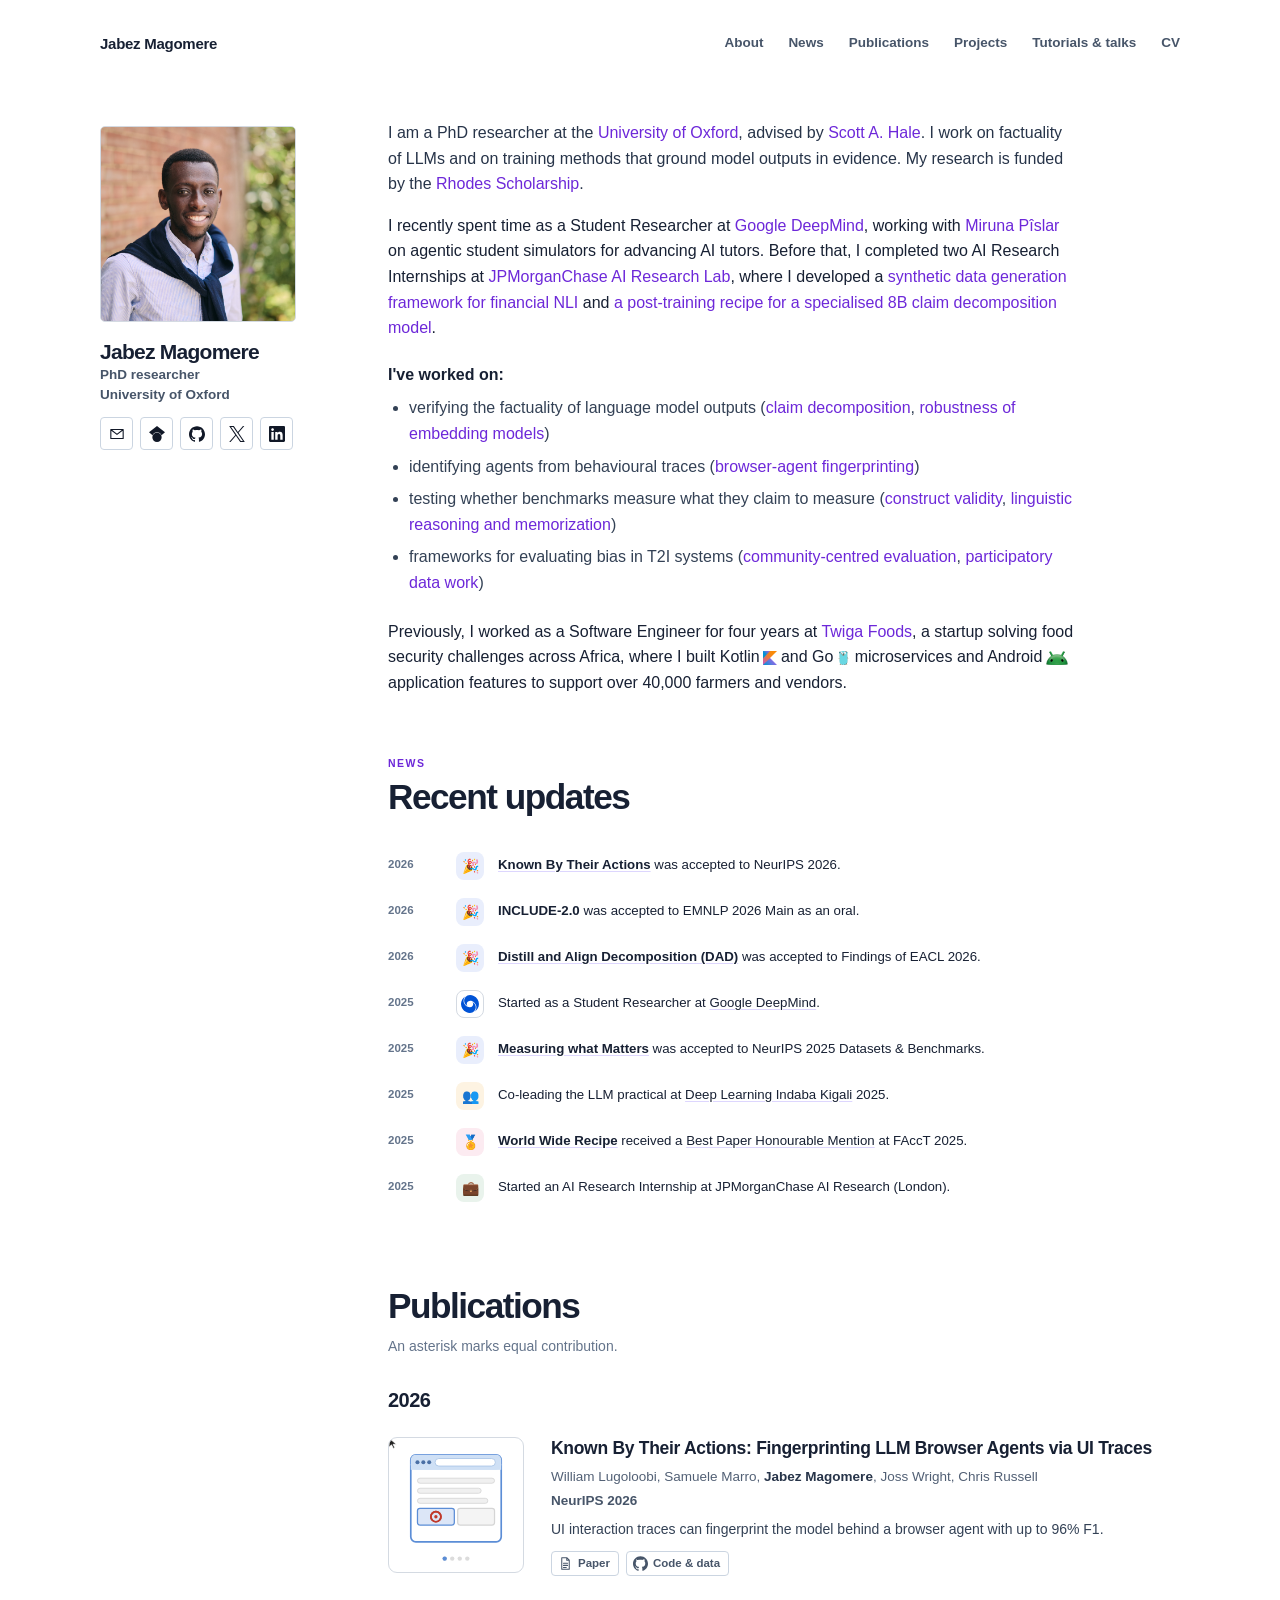
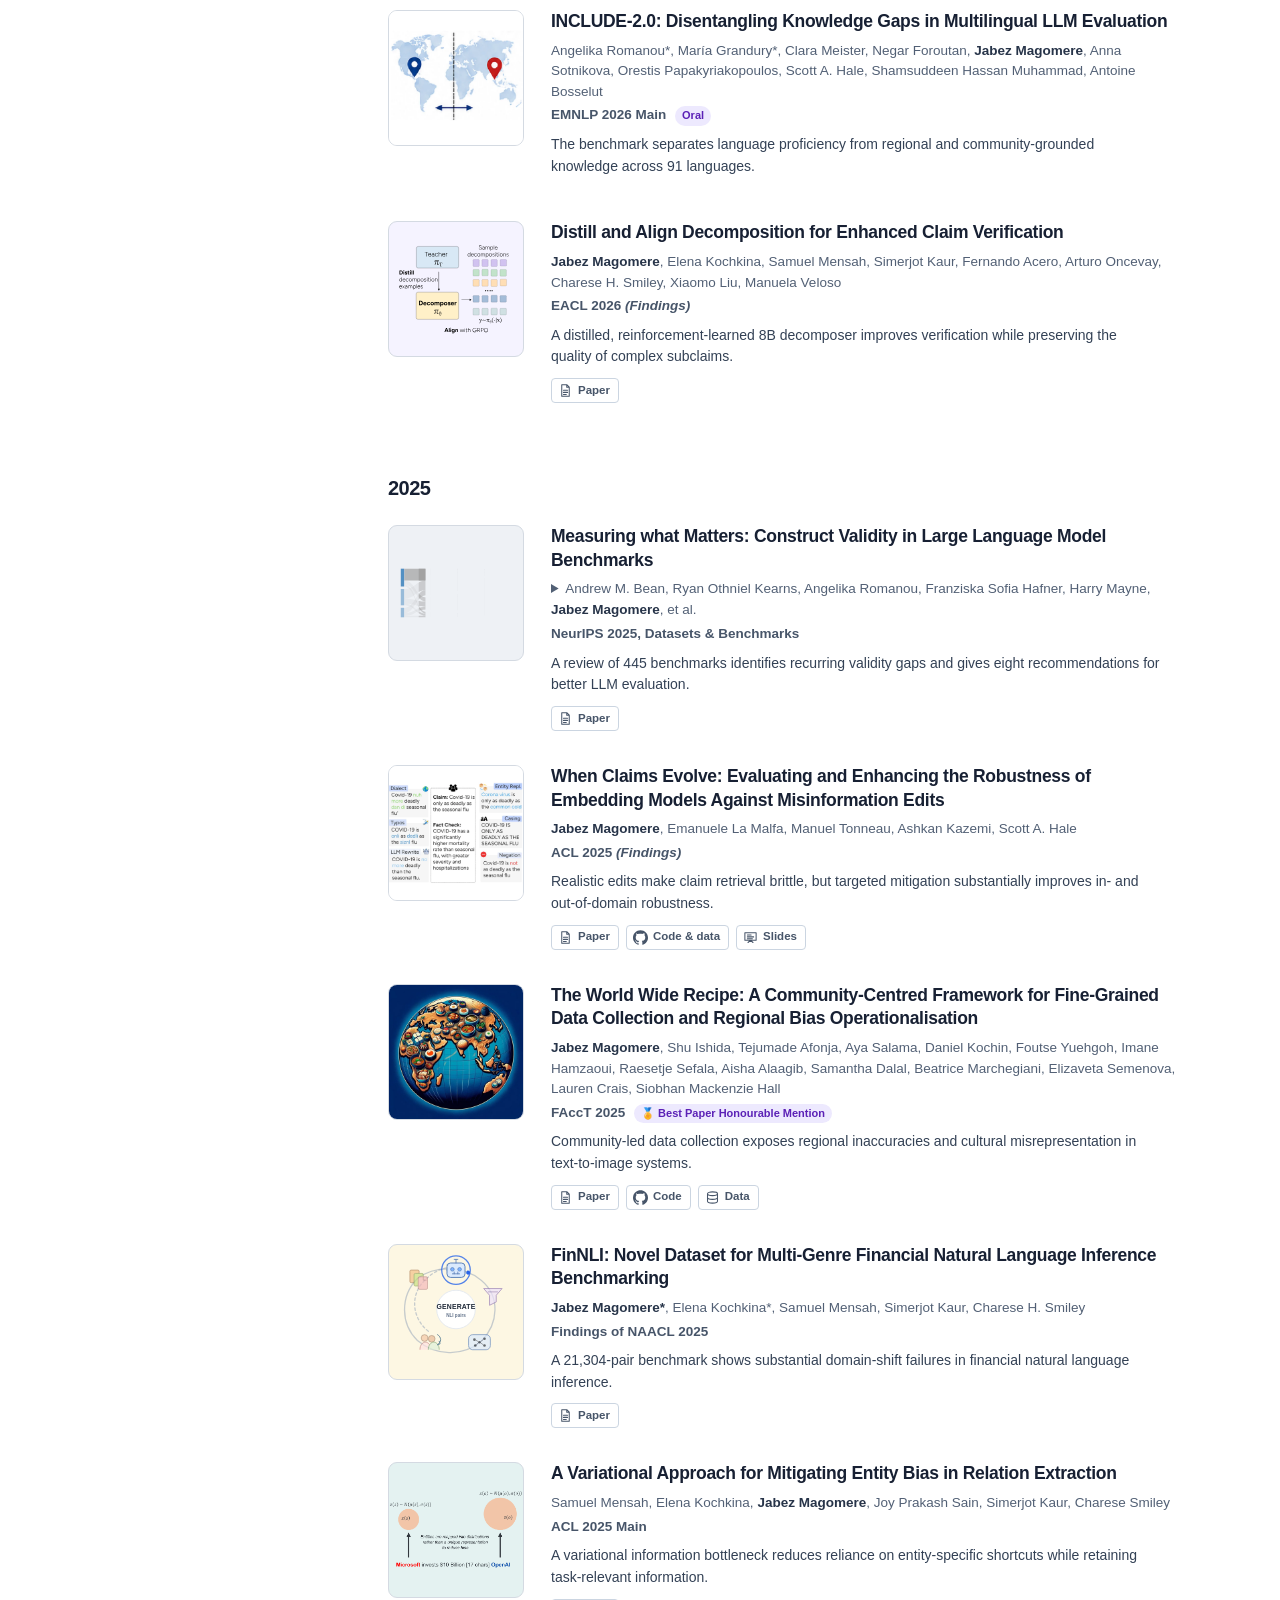
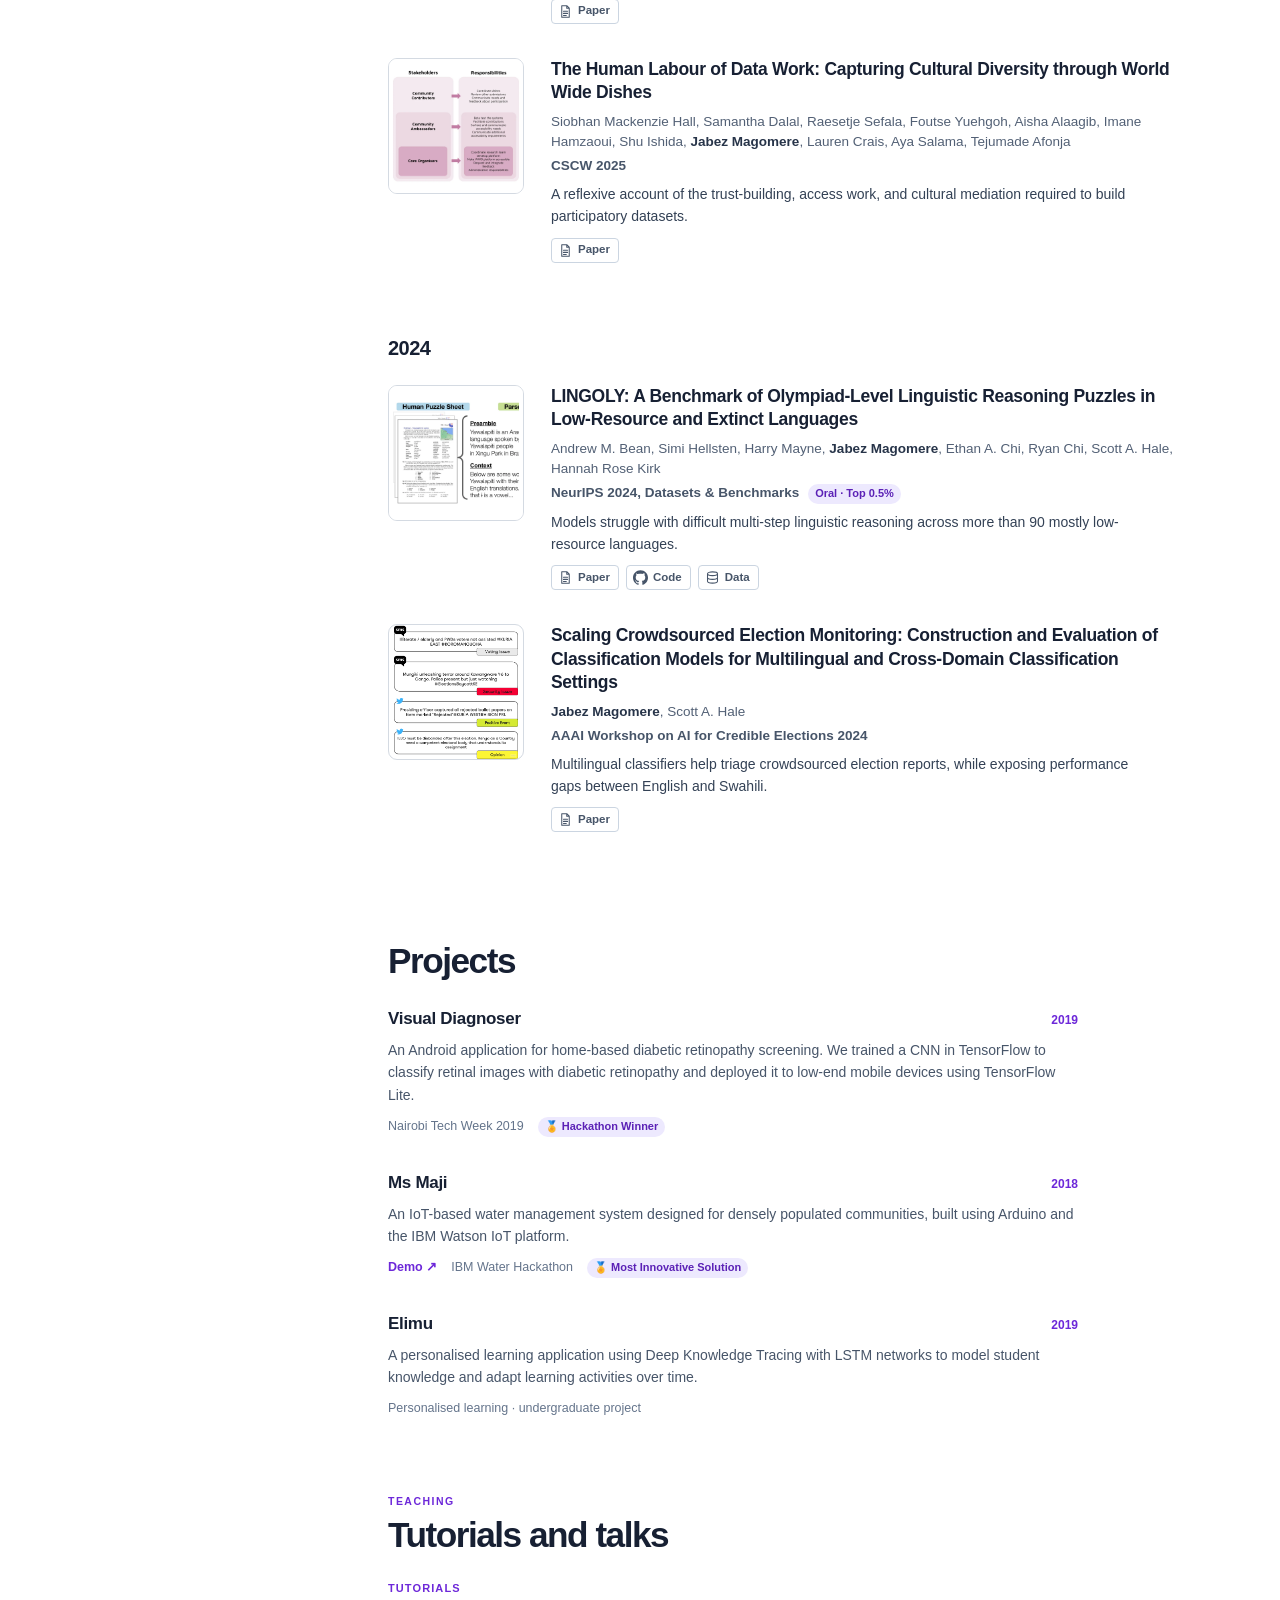
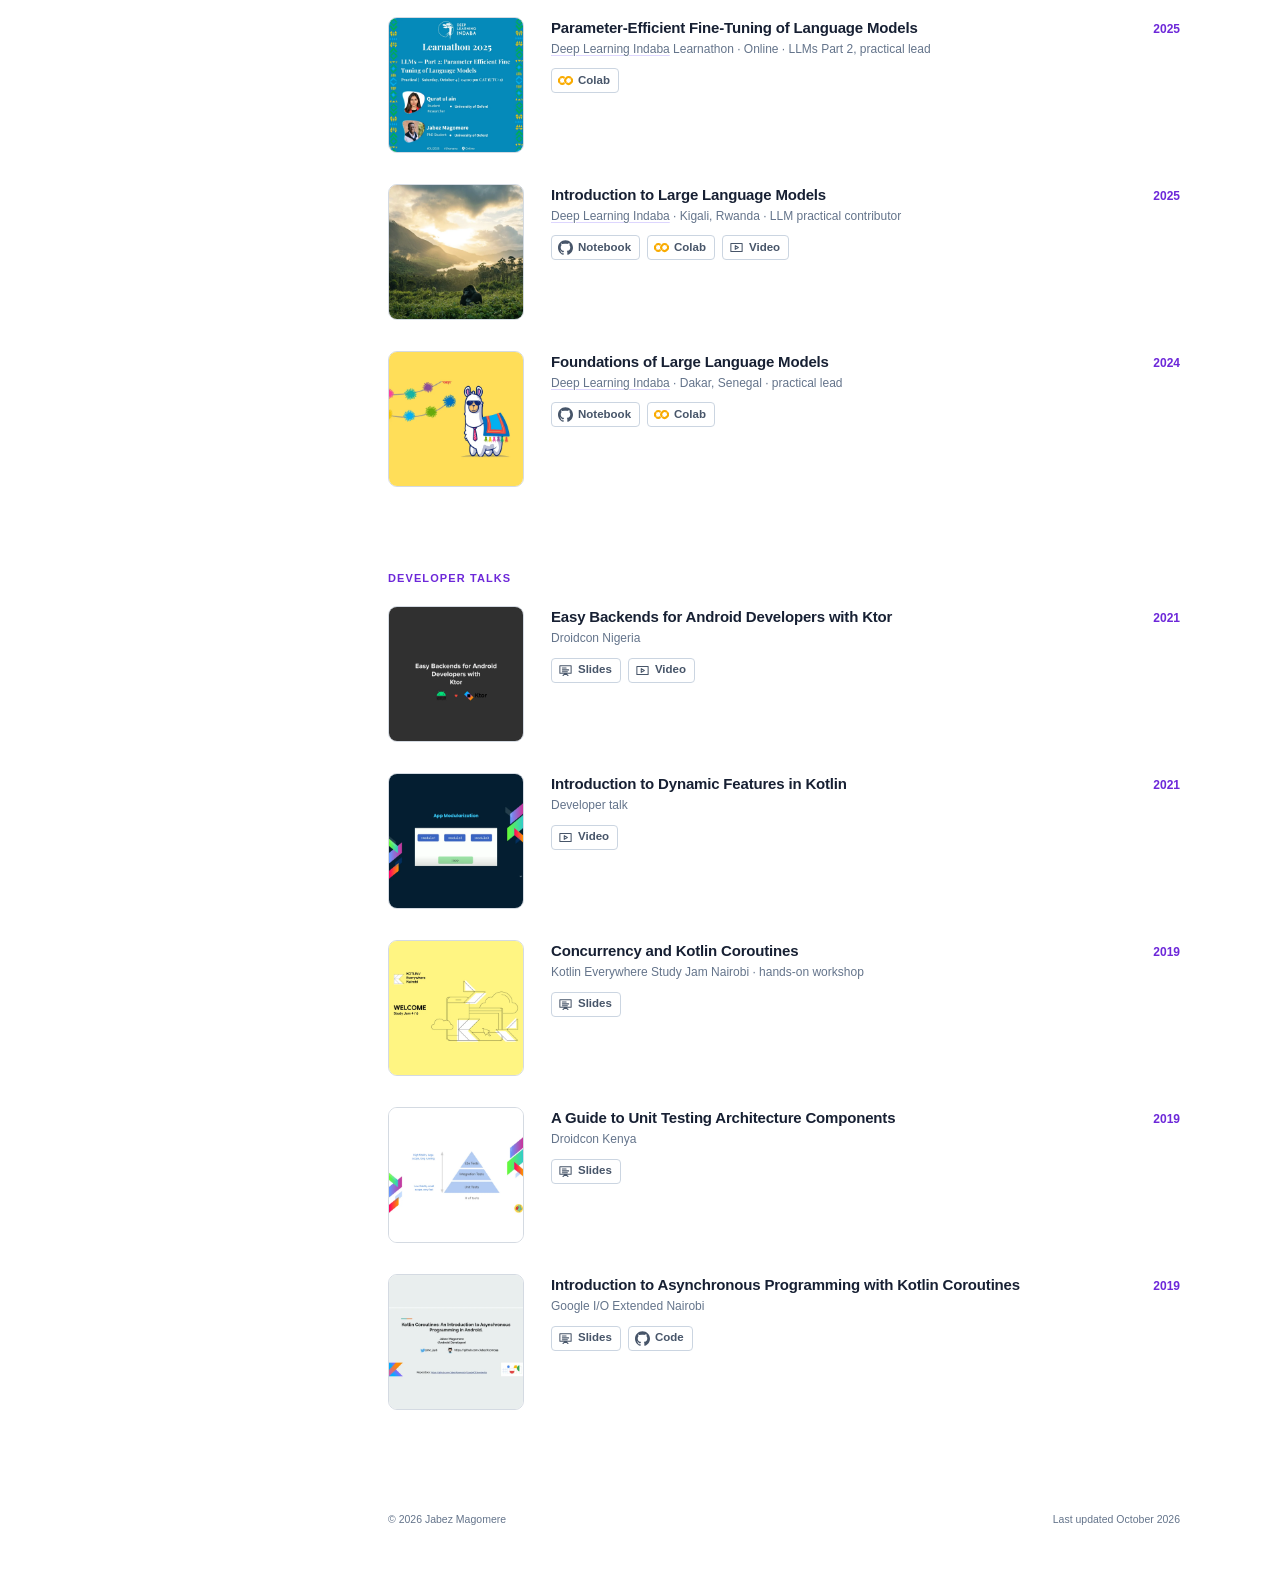
==== commit 042ff5eb: "Sticky nav, mark tints, and talk/paper resource links - Make the header sticky so navigation stays r" ====
--- a/index.html
+++ b/index.html
@@ -217,6 +217,7 @@
               <div class="resource-links">
                 <a class="resource-link" href="https://aclanthology.org/2025.findings-acl.1150/"><svg aria-hidden="true"><use href="#icon-paper"/></svg><span>Paper</span></a>
                 <a class="resource-link" href="https://github.com/JabezNzomo99/claim-matching-robustness"><svg aria-hidden="true"><use href="#icon-github"/></svg><span>Code &amp; data</span></a>
+                <a class="resource-link" href="https://docs.google.com/presentation/d/e/2PACX-1vSzana9xfXxe0YCGR7kOWkH_DaK1TlpZ5ZL7v7HagK--_S43aN9HNWhI39bdmqZ2qq6FKcyIvmL9jnD/pub?start=false&amp;loop=false&amp;delayms=3000"><svg aria-hidden="true"><use href="#icon-slides"/></svg><span>Slides</span></a>
               </div>
             </div>
           </article>
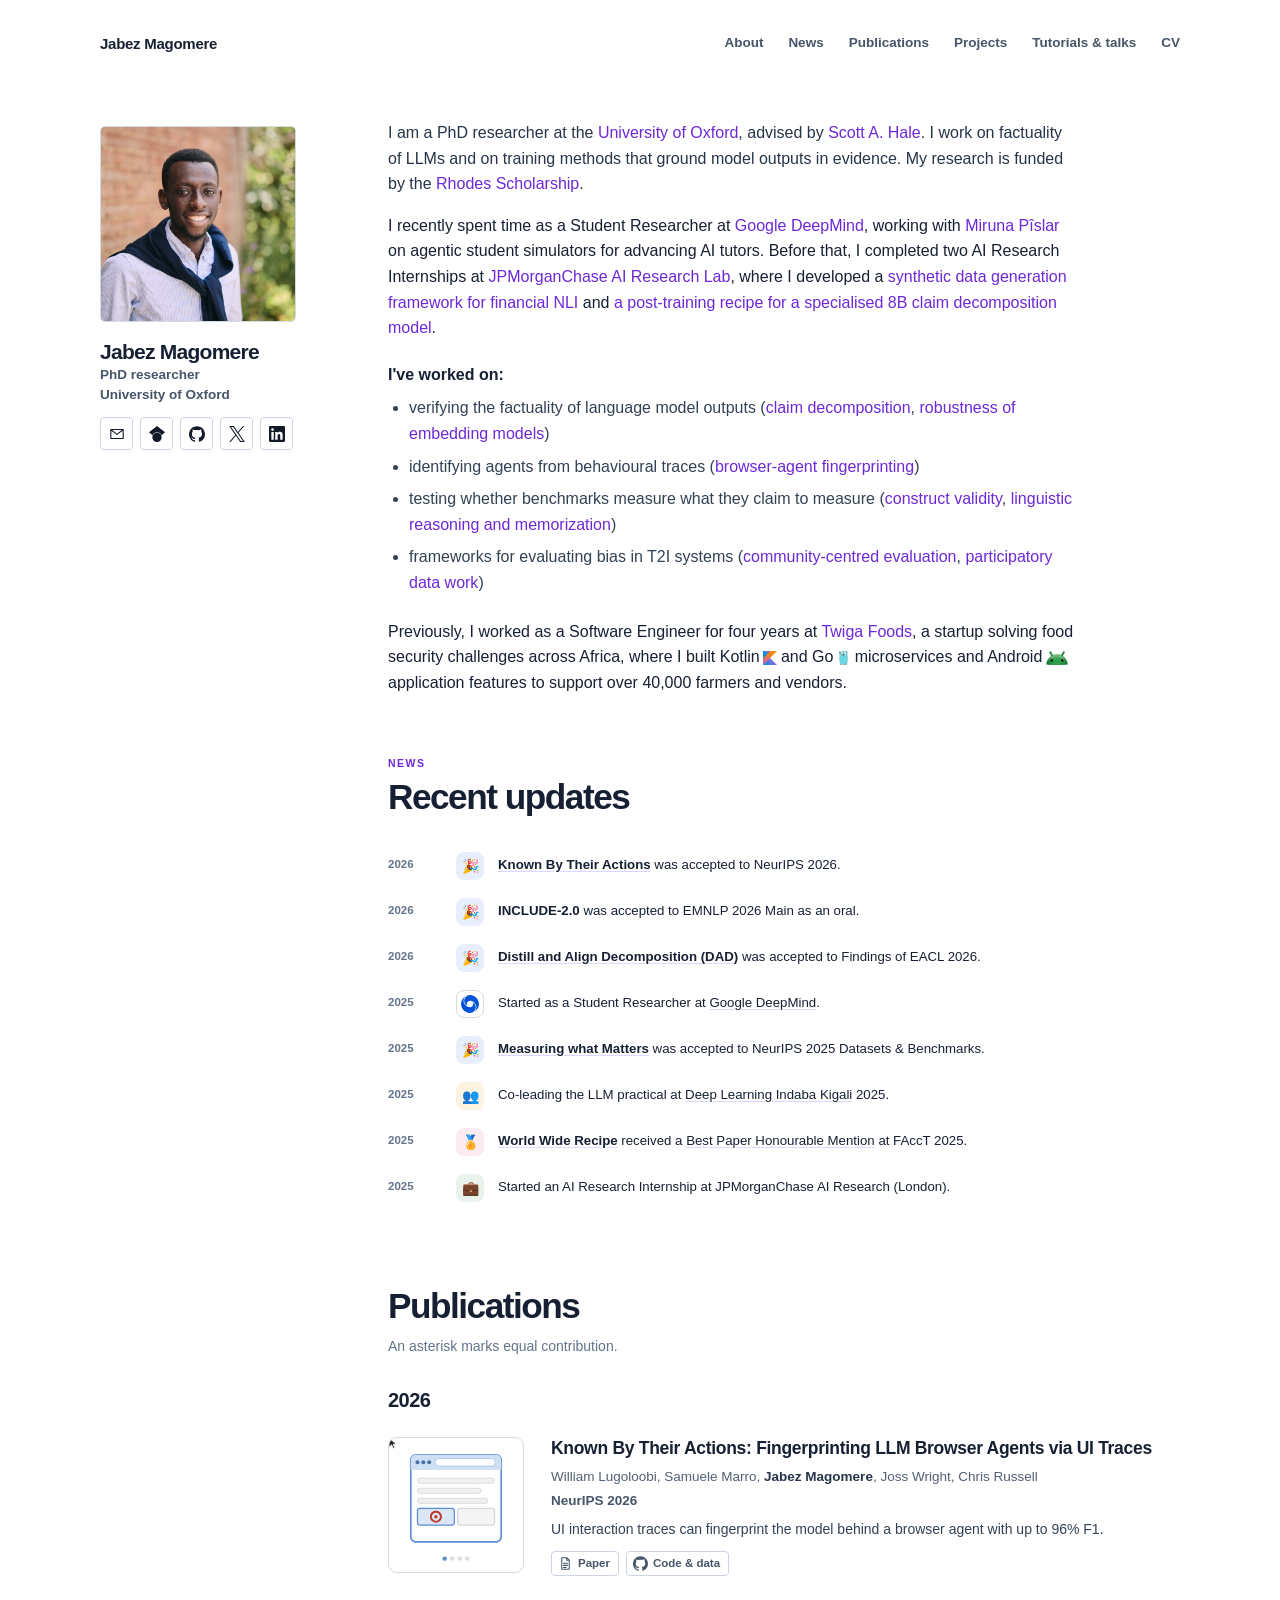
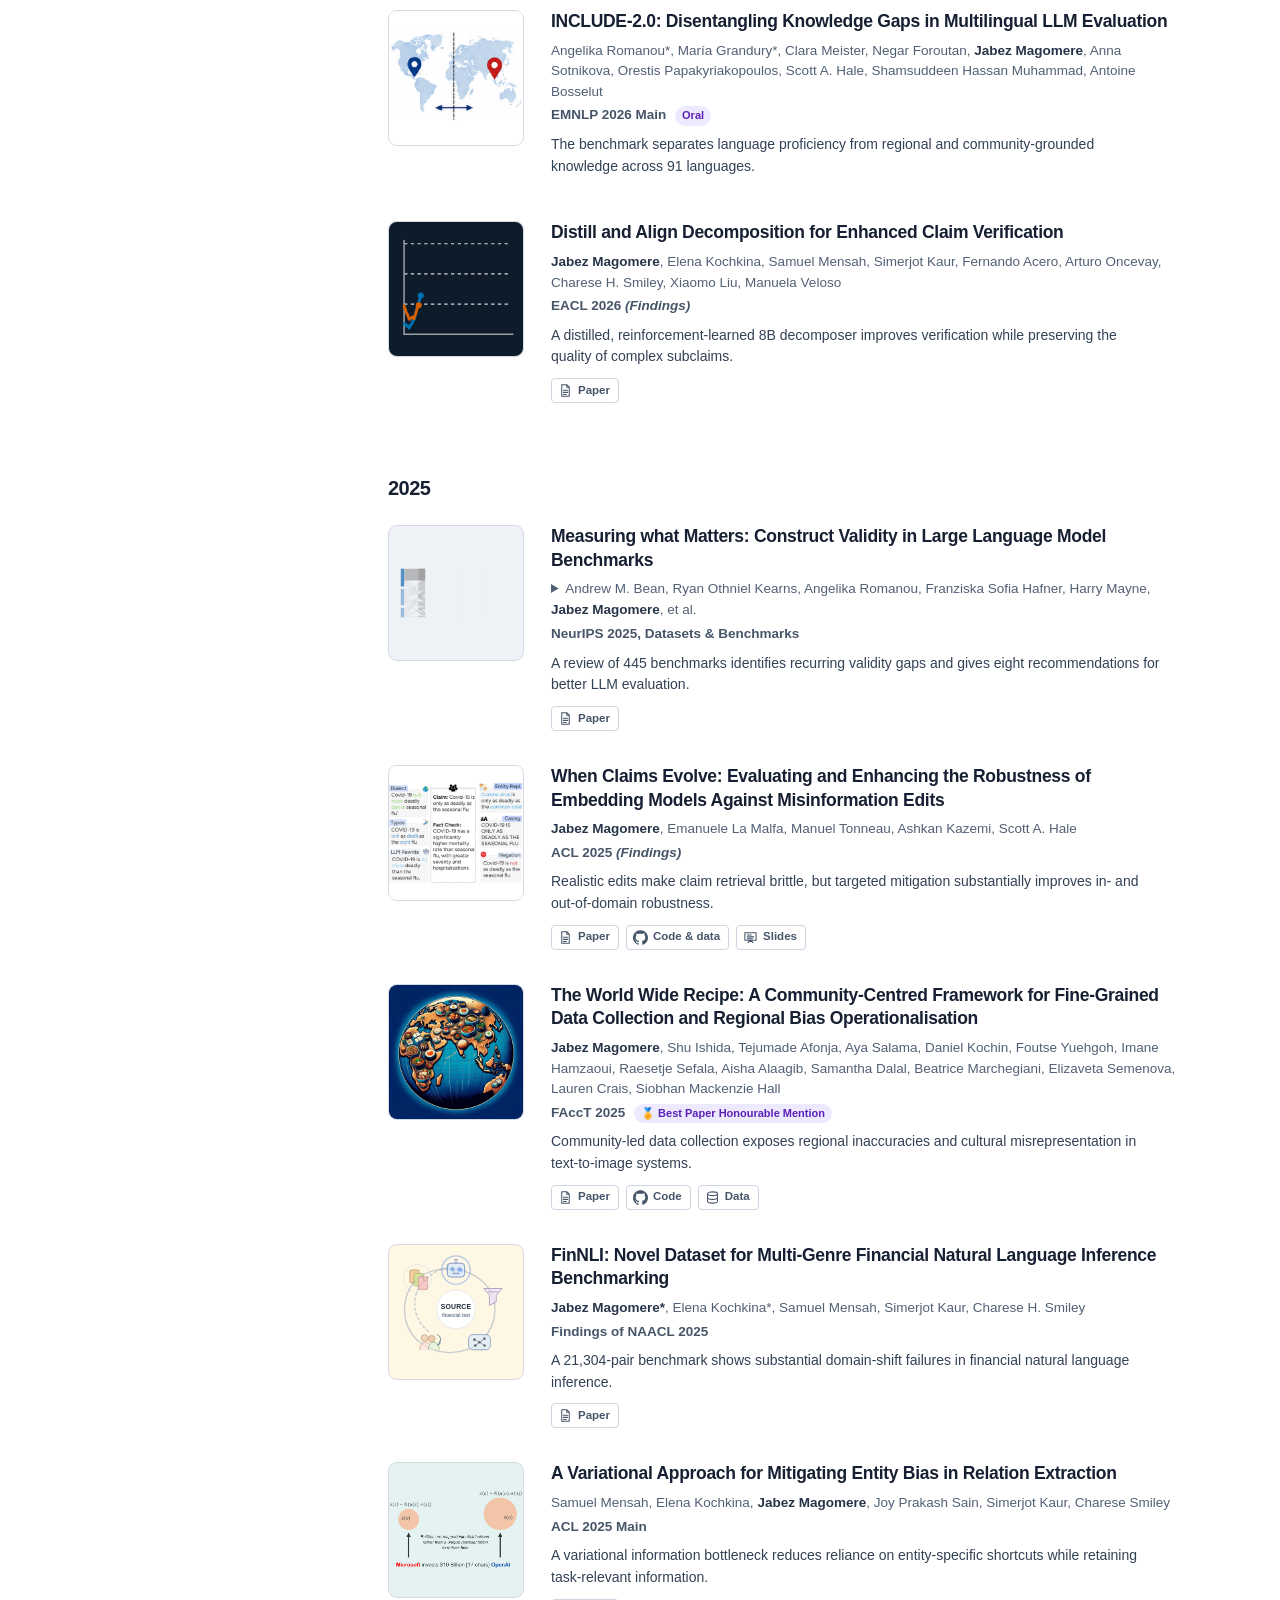
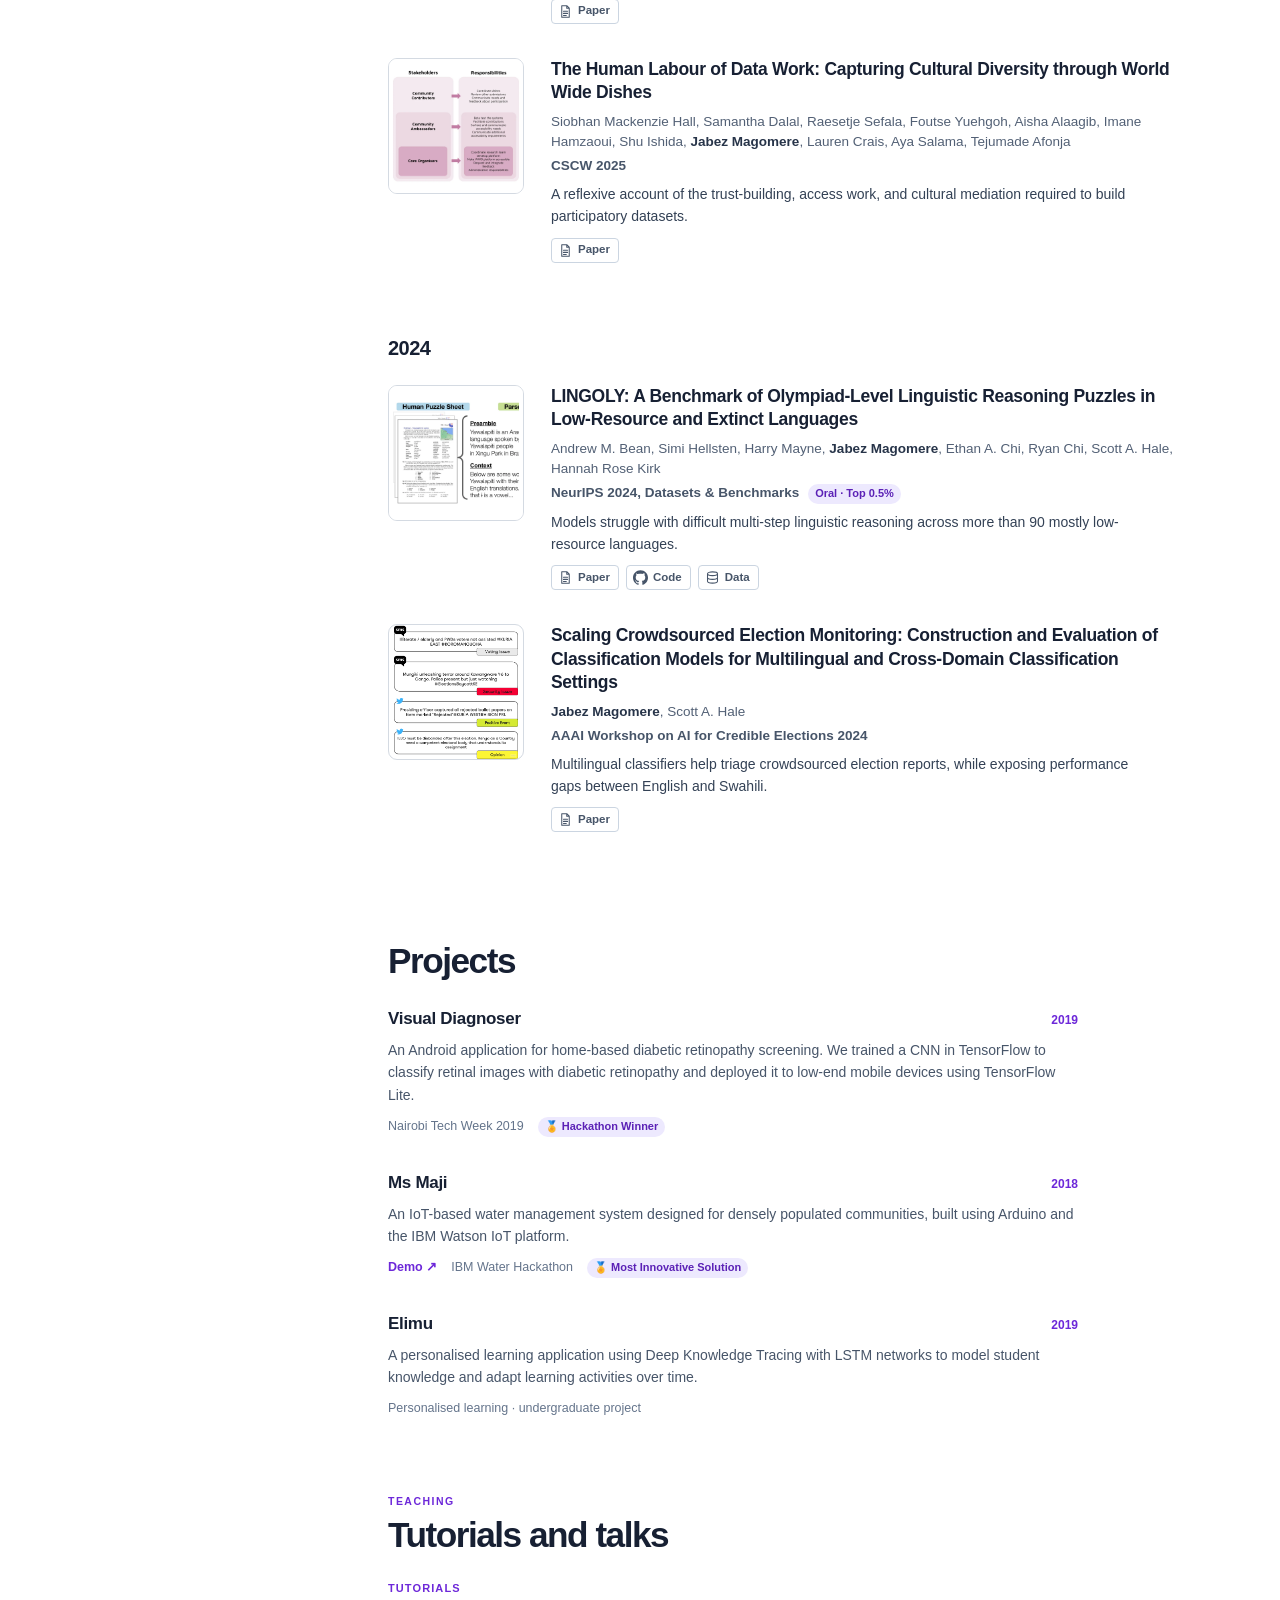
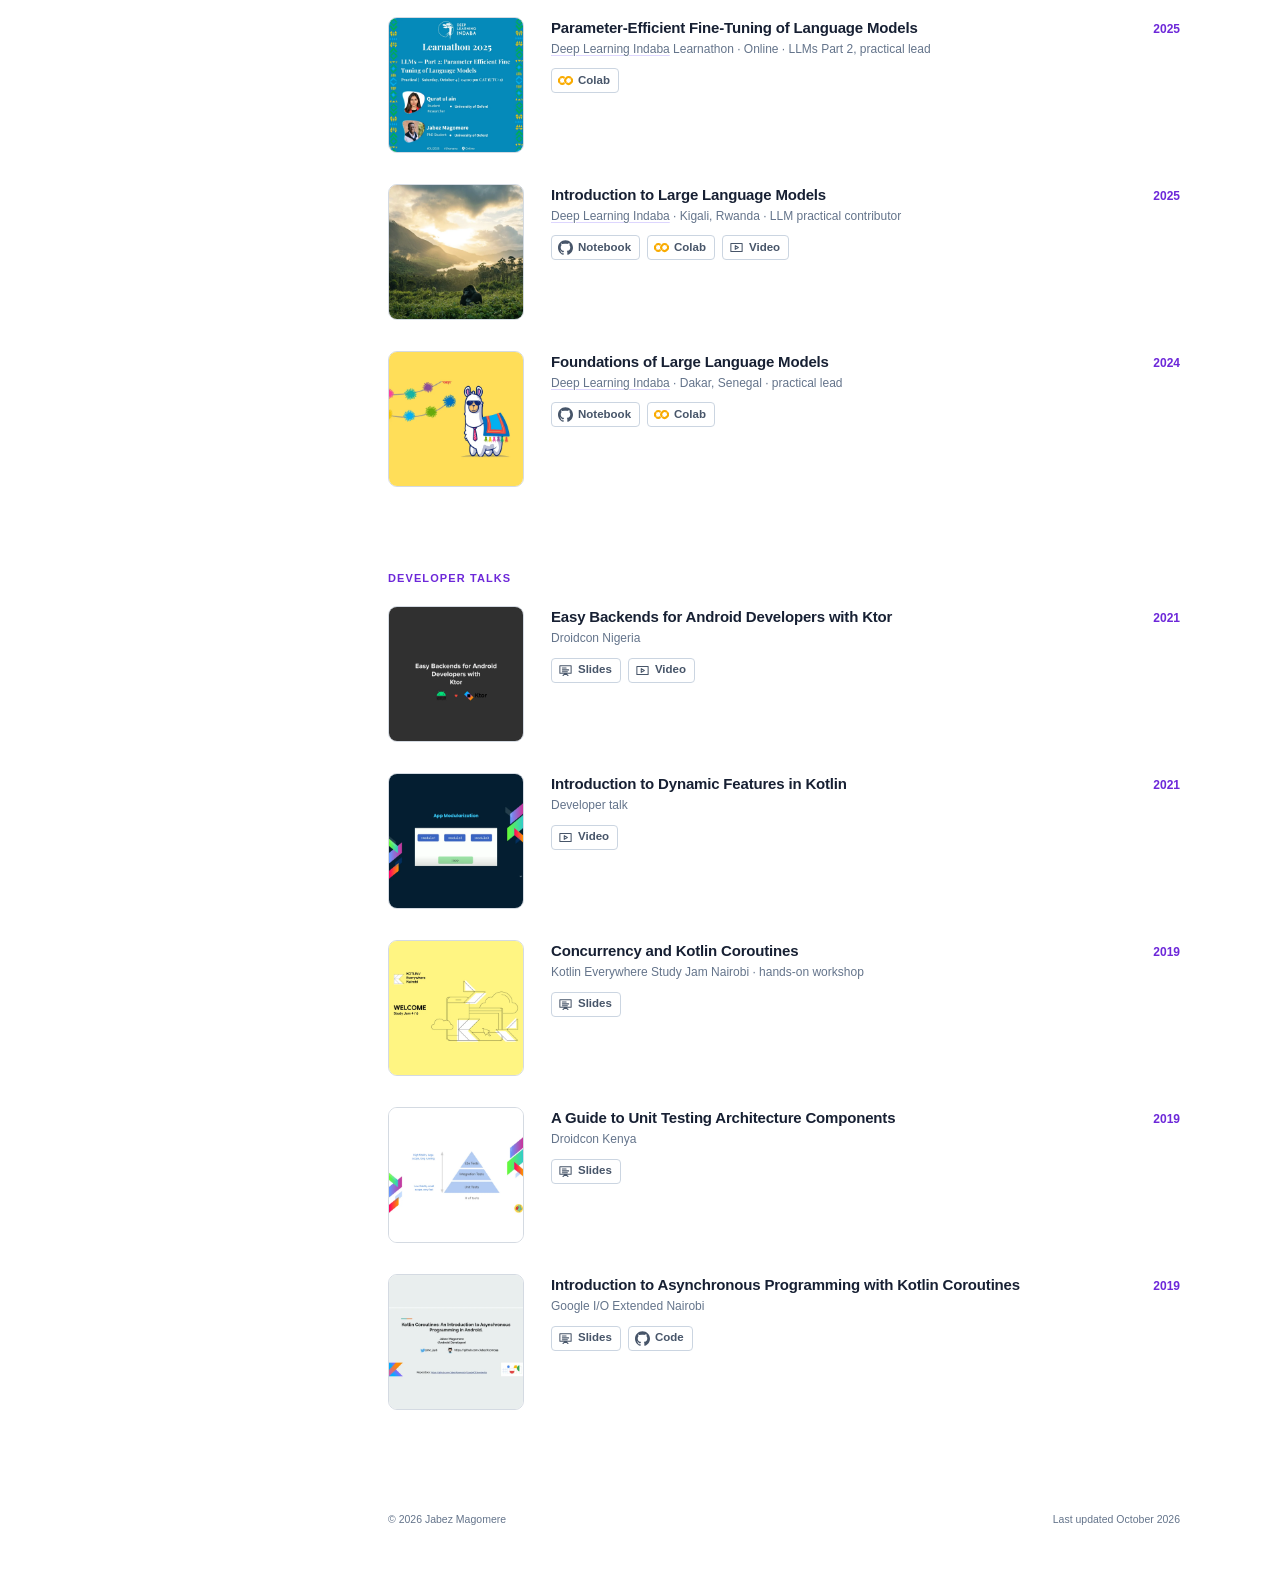
==== commit 21be5cd0: "Distill and Align: animated reward curves on a dark navy mark The SVG is animated, and Chromium does" ====
--- a/index.html
+++ b/index.html
@@ -24,7 +24,7 @@
   <link rel="icon" type="image/png" sizes="32x32" href="favicon-32x32.png">
   <link rel="icon" type="image/png" sizes="16x16" href="favicon-16x16.png">
   <link rel="apple-touch-icon" href="favicon-180x180.png">
-  <link rel="stylesheet" href="style.css?v=23">
+  <link rel="stylesheet" href="style.css?v=24">
 </head>
 
 <body>
@@ -178,7 +178,7 @@
           </article>
 
           <article class="publication" id="pub-distill">
-            <div class="paper-mark mark-diagram"><img src="assets/thumbnails/distill-align.svg" alt="" width="136" height="136" loading="lazy"></div>
+            <div class="paper-mark mark-navy"><picture><source srcset="assets/thumbnails/reward-mark.webp" media="(prefers-reduced-motion: reduce)"><img src="assets/thumbnails/reward-mark.svg" alt="" width="136" height="136" loading="lazy"></picture></div>
             <div class="publication-copy">
               <h3><a href="https://aclanthology.org/2026.findings-eacl.309/">Distill and Align Decomposition for Enhanced Claim Verification</a></h3>
               <p class="authors"><strong>Jabez Magomere</strong>, Elena Kochkina, Samuel Mensah, Simerjot Kaur, Fernando Acero, Arturo Oncevay, Charese H. Smiley, Xiaomo Liu, Manuela Veloso</p>
--- a/style.css
+++ b/style.css
@@ -428,6 +428,7 @@
 .paper-mark.mark-yellow,   .talk-mark.mark-yellow   { background: #fdf7e3; }
 .paper-mark.mark-lavender, .talk-mark.mark-lavender { background: var(--accent-soft); }
 .paper-mark.mark-teal,     .talk-mark.mark-teal     { background: #e4f2f1; }
+.paper-mark.mark-navy,     .talk-mark.mark-navy     { background: #0d1b2a; }
 /* For a dark-ground slide, so letterbox bars match the image instead of
    framing it in a pale colour. */
 .paper-mark.mark-dark,     .talk-mark.mark-dark     { background: #303030; }
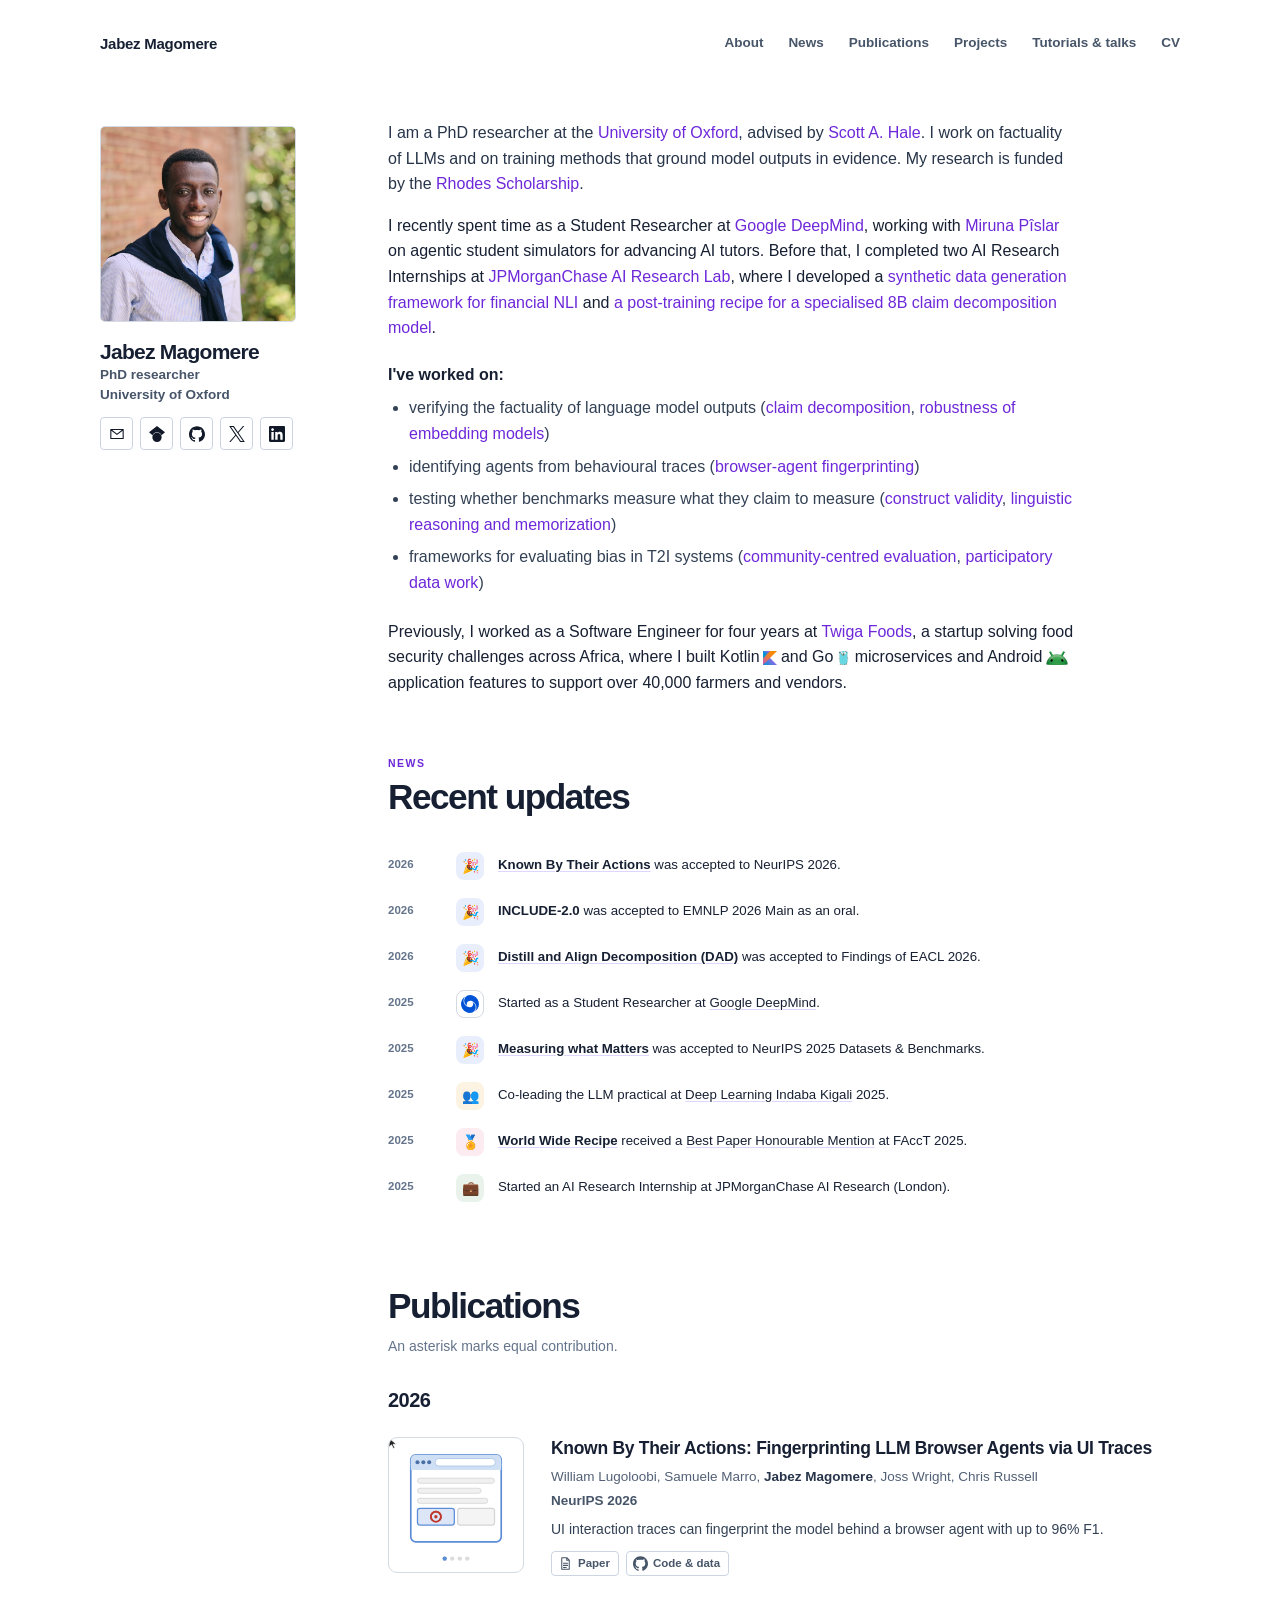
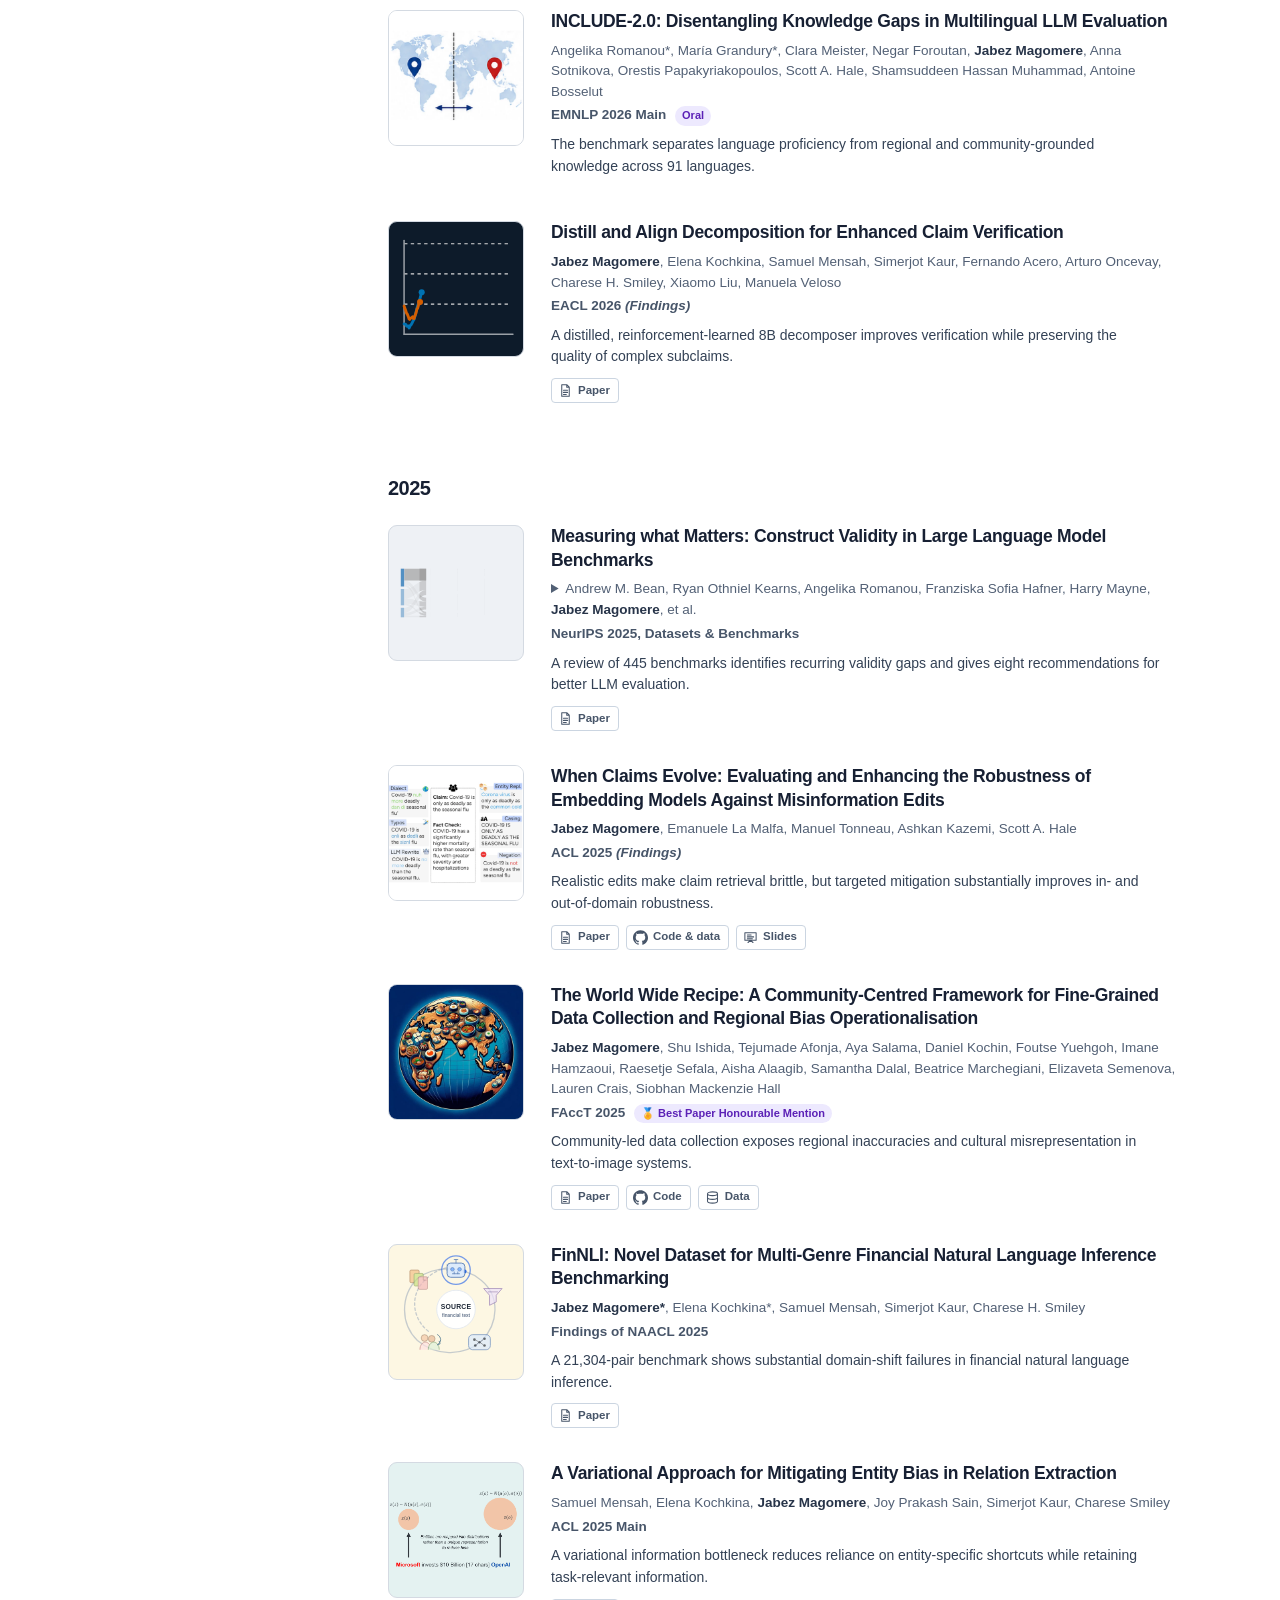
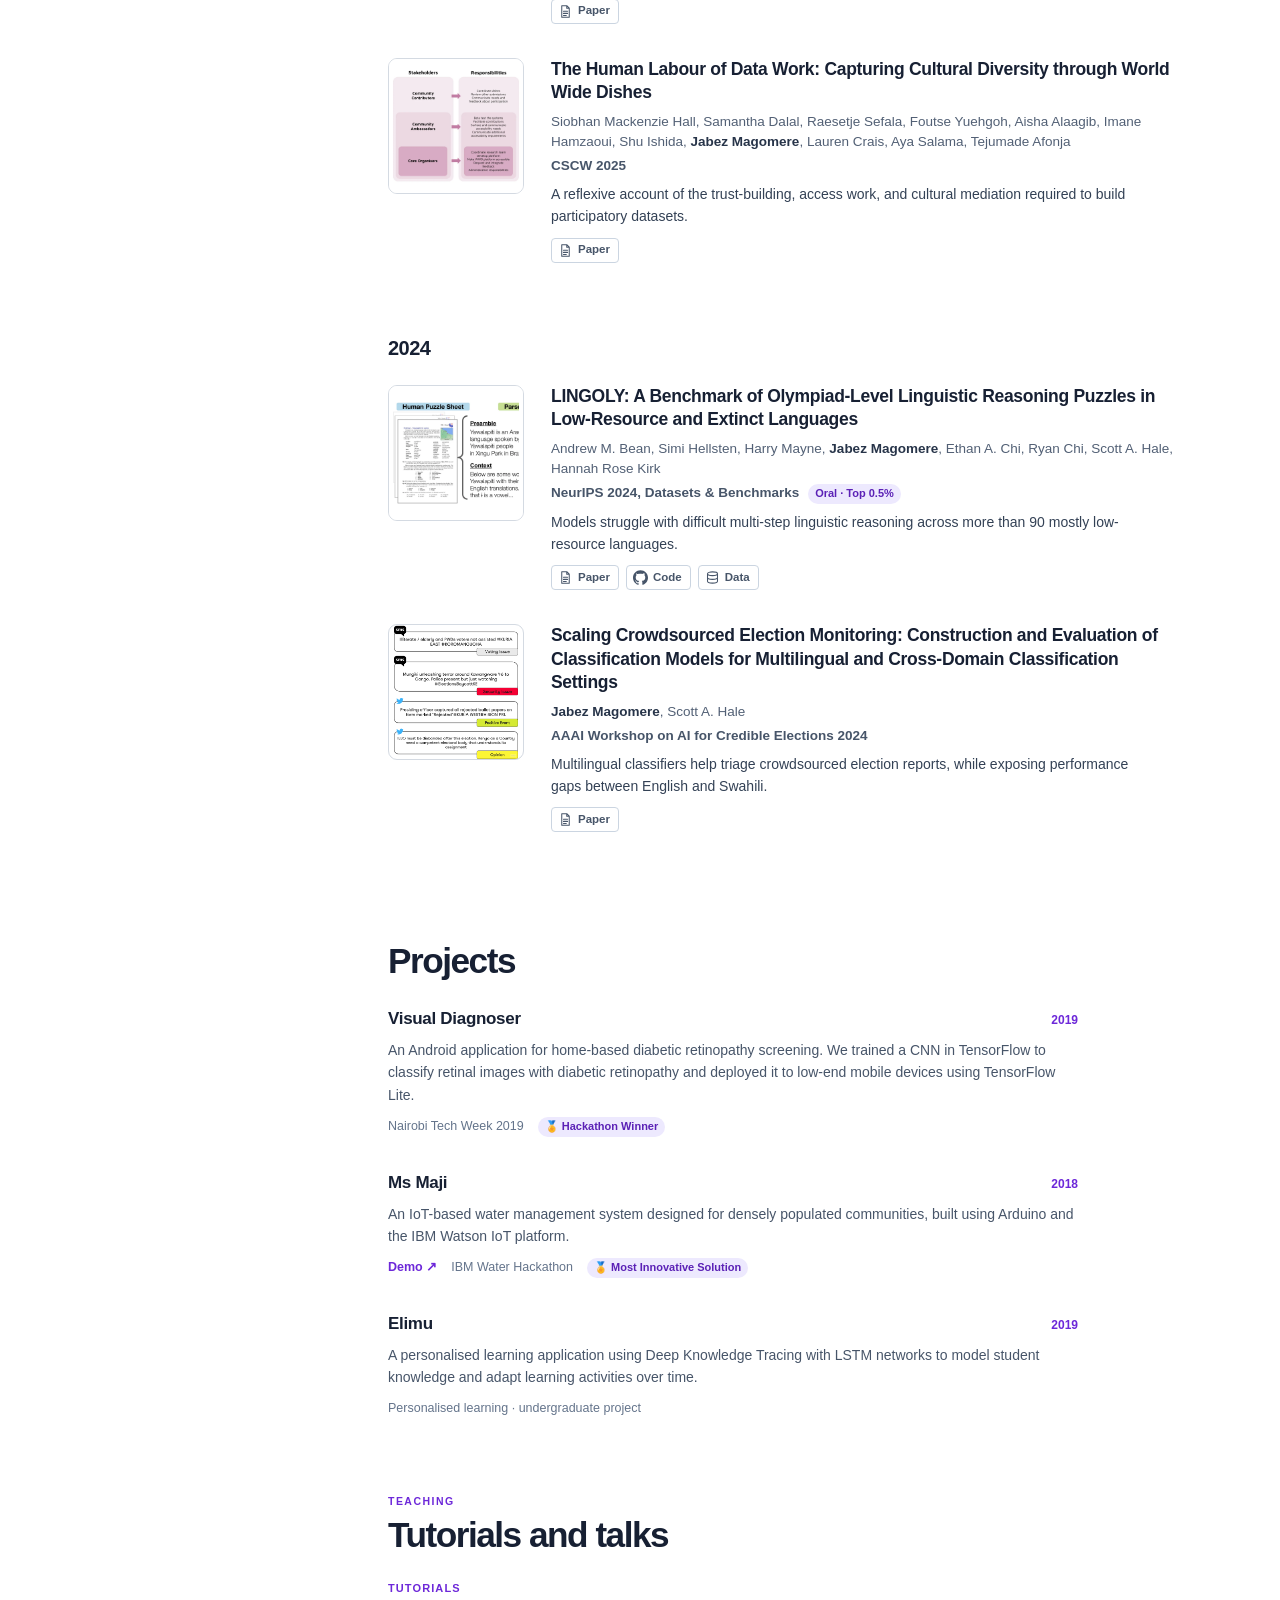
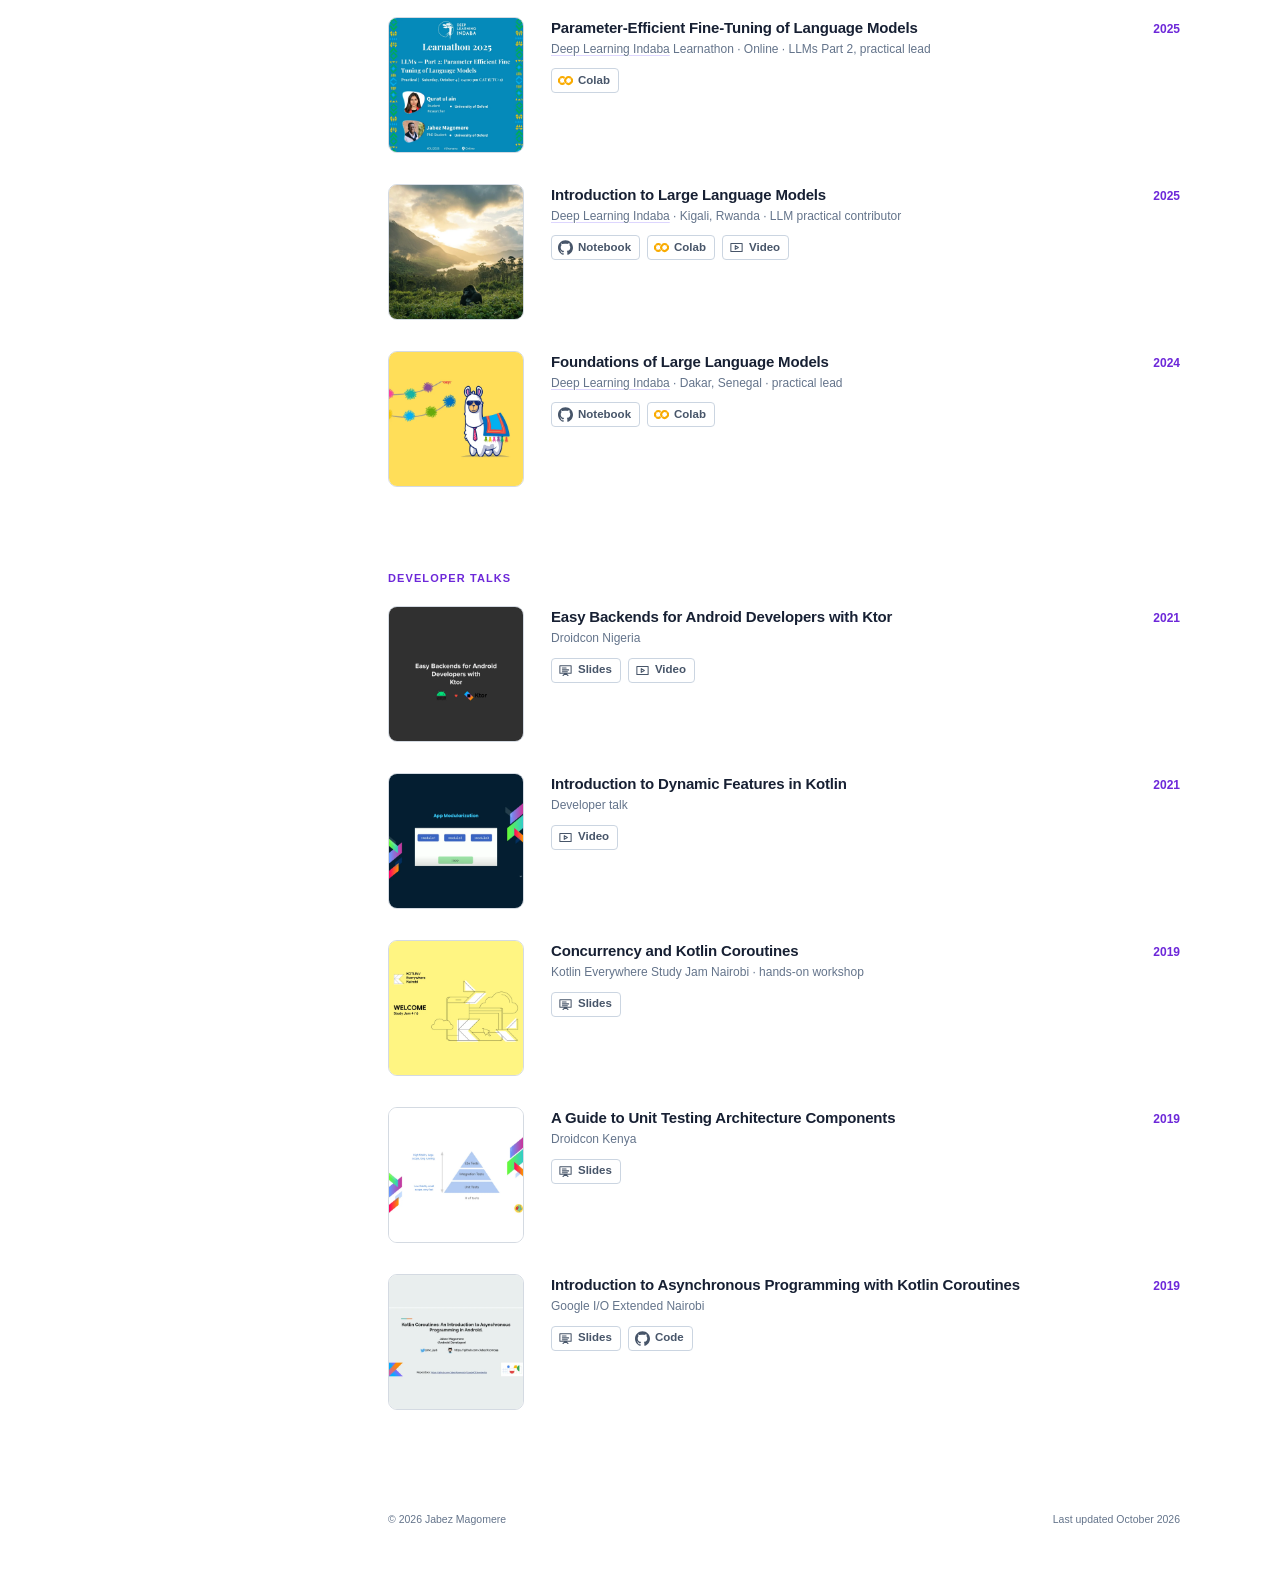
==== commit 41b96b42: "Open external links in a new tab All 80 off-site links (papers, code, slides, Colab, the CV PDF) now" ====
--- a/index.html
+++ b/index.html
@@ -51,7 +51,7 @@
       <a href="#publications">Publications</a>
       <a href="#projects">Projects</a>
       <a href="#talks">Tutorials &amp; talks</a>
-      <a href="assets/jabez-magomere-cv.pdf">CV</a>
+      <a href="assets/jabez-magomere-cv.pdf" target="_blank" rel="noopener noreferrer">CV</a>
     </nav>
   </header>
 
@@ -66,10 +66,10 @@
 
       <div class="social-links" aria-label="Contact and profiles">
         <a class="icon-link email-icon" href="mailto:jabez.magomere@keble.ox.ac.uk" aria-label="Email Jabez Magomere" title="Email"><svg aria-hidden="true"><use href="#icon-email"/></svg></a>
-        <a class="icon-link scholar-icon" href="https://scholar.google.com/citations?user=BmMnUasAAAAJ" aria-label="Google Scholar profile" title="Google Scholar"><svg aria-hidden="true"><use href="#icon-scholar"/></svg></a>
-        <a class="icon-link github-icon" href="https://github.com/JabezNzomo99" aria-label="GitHub profile" title="GitHub"><svg aria-hidden="true"><use href="#icon-github"/></svg></a>
-        <a class="icon-link x-icon" href="https://x.com/jabez_magomere" aria-label="X profile" title="X"><svg aria-hidden="true"><use href="#icon-x"/></svg></a>
-        <a class="icon-link linkedin-icon" href="https://uk.linkedin.com/in/jabez-magomere" aria-label="LinkedIn profile" title="LinkedIn"><svg aria-hidden="true"><use href="#icon-linkedin"/></svg></a>
+        <a class="icon-link scholar-icon" href="https://scholar.google.com/citations?user=BmMnUasAAAAJ" aria-label="Google Scholar profile" title="Google Scholar" target="_blank" rel="noopener noreferrer"><svg aria-hidden="true"><use href="#icon-scholar"/></svg></a>
+        <a class="icon-link github-icon" href="https://github.com/JabezNzomo99" aria-label="GitHub profile" title="GitHub" target="_blank" rel="noopener noreferrer"><svg aria-hidden="true"><use href="#icon-github"/></svg></a>
+        <a class="icon-link x-icon" href="https://x.com/jabez_magomere" aria-label="X profile" title="X" target="_blank" rel="noopener noreferrer"><svg aria-hidden="true"><use href="#icon-x"/></svg></a>
+        <a class="icon-link linkedin-icon" href="https://uk.linkedin.com/in/jabez-magomere" aria-label="LinkedIn profile" title="LinkedIn" target="_blank" rel="noopener noreferrer"><svg aria-hidden="true"><use href="#icon-linkedin"/></svg></a>
       </div>
 
     </aside>
@@ -77,21 +77,21 @@
     <main id="main">
       <section class="intro" id="about">
         <div class="bio">
-          <p class="intro-lead">I am a PhD researcher at the <a href="https://www.oii.ox.ac.uk/people/profiles/jabez-magomere/">University of Oxford</a>, advised by <a href="https://www.oii.ox.ac.uk/people/profiles/scott-hale/">Scott A. Hale</a>. I work on factuality of LLMs and on training methods that ground model outputs in evidence. My research is funded by the <a href="https://www.rhodeshouse.ox.ac.uk/scholar-community/rhodes-scholar-bios/rhodes-scholars-class-of-2022/jabez-magomere/">Rhodes Scholarship</a>.</p>
-
-          <p>I recently spent time as a Student Researcher at <a href="https://deepmind.google/">Google DeepMind</a>, working with <a href="https://mirunapislar.github.io/">Miruna Pîslar</a> on agentic student simulators for advancing AI tutors. Before that, I completed two AI Research Internships at <a href="https://www.jpmorganchase.com/about/technology/research/ai">JPMorganChase AI Research Lab</a>, where I developed a <a href="https://aclanthology.org/2025.findings-naacl.257/">synthetic data generation framework for financial NLI</a> and <a href="https://aclanthology.org/2026.findings-eacl.309/">a post-training recipe for a specialised 8B claim decomposition model</a>.</p>
+          <p class="intro-lead">I am a PhD researcher at the <a href="https://www.oii.ox.ac.uk/people/profiles/jabez-magomere/" target="_blank" rel="noopener noreferrer">University of Oxford</a>, advised by <a href="https://www.oii.ox.ac.uk/people/profiles/scott-hale/" target="_blank" rel="noopener noreferrer">Scott A. Hale</a>. I work on factuality of LLMs and on training methods that ground model outputs in evidence. My research is funded by the <a href="https://www.rhodeshouse.ox.ac.uk/scholar-community/rhodes-scholar-bios/rhodes-scholars-class-of-2022/jabez-magomere/" target="_blank" rel="noopener noreferrer">Rhodes Scholarship</a>.</p>
+
+          <p>I recently spent time as a Student Researcher at <a href="https://deepmind.google/" target="_blank" rel="noopener noreferrer">Google DeepMind</a>, working with <a href="https://mirunapislar.github.io/" target="_blank" rel="noopener noreferrer">Miruna Pîslar</a> on agentic student simulators for advancing AI tutors. Before that, I completed two AI Research Internships at <a href="https://www.jpmorganchase.com/about/technology/research/ai" target="_blank" rel="noopener noreferrer">JPMorganChase AI Research Lab</a>, where I developed a <a href="https://aclanthology.org/2025.findings-naacl.257/" target="_blank" rel="noopener noreferrer">synthetic data generation framework for financial NLI</a> and <a href="https://aclanthology.org/2026.findings-eacl.309/" target="_blank" rel="noopener noreferrer">a post-training recipe for a specialised 8B claim decomposition model</a>.</p>
 
           <div class="worked-on">
             <p>I've worked on:</p>
             <ul>
-              <li>verifying the factuality of language model outputs (<a href="https://aclanthology.org/2026.findings-eacl.309/">claim decomposition</a>, <a href="https://aclanthology.org/2025.findings-acl.1150/">robustness of embedding models</a>)</li>
-              <li>identifying agents from behavioural traces (<a href="https://arxiv.org/abs/2605.14786">browser-agent fingerprinting</a>)</li>
-              <li>testing whether benchmarks measure what they claim to measure (<a href="https://arxiv.org/abs/2511.04703">construct validity</a>, <a href="https://arxiv.org/abs/2406.06196">linguistic reasoning and memorization</a>)</li>
-              <li>frameworks for evaluating bias in T2I systems (<a href="https://arxiv.org/abs/2406.09496">community-centred evaluation</a>, <a href="https://arxiv.org/abs/2502.05961">participatory data work</a>)</li>
+              <li>verifying the factuality of language model outputs (<a href="https://aclanthology.org/2026.findings-eacl.309/" target="_blank" rel="noopener noreferrer">claim decomposition</a>, <a href="https://aclanthology.org/2025.findings-acl.1150/" target="_blank" rel="noopener noreferrer">robustness of embedding models</a>)</li>
+              <li>identifying agents from behavioural traces (<a href="https://arxiv.org/abs/2605.14786" target="_blank" rel="noopener noreferrer">browser-agent fingerprinting</a>)</li>
+              <li>testing whether benchmarks measure what they claim to measure (<a href="https://arxiv.org/abs/2511.04703" target="_blank" rel="noopener noreferrer">construct validity</a>, <a href="https://arxiv.org/abs/2406.06196" target="_blank" rel="noopener noreferrer">linguistic reasoning and memorization</a>)</li>
+              <li>frameworks for evaluating bias in T2I systems (<a href="https://arxiv.org/abs/2406.09496" target="_blank" rel="noopener noreferrer">community-centred evaluation</a>, <a href="https://arxiv.org/abs/2502.05961" target="_blank" rel="noopener noreferrer">participatory data work</a>)</li>
             </ul>
           </div>
 
-          <p>Previously, I worked as a Software Engineer for four years at <a href="https://twiga.com/">Twiga Foods</a>, a startup solving food security challenges across Africa, where I built <span class="tech">Kotlin<img class="tech-logo" src="assets/logos/kotlin.webp" alt="" width="48" height="48" loading="lazy" decoding="async"></span> and <span class="tech">Go<img class="tech-logo" src="assets/logos/go.svg" alt="" width="48" height="48" loading="lazy" decoding="async"></span> microservices and <span class="tech">Android<img class="tech-logo" src="assets/logos/android.webp" alt="" width="79" height="48" loading="lazy" decoding="async"></span> application features to support over 40,000 farmers and vendors.</p>
+          <p>Previously, I worked as a Software Engineer for four years at <a href="https://twiga.com/" target="_blank" rel="noopener noreferrer">Twiga Foods</a>, a startup solving food security challenges across Africa, where I built <span class="tech">Kotlin<img class="tech-logo" src="assets/logos/kotlin.webp" alt="" width="48" height="48" loading="lazy" decoding="async"></span> and <span class="tech">Go<img class="tech-logo" src="assets/logos/go.svg" alt="" width="48" height="48" loading="lazy" decoding="async"></span> microservices and <span class="tech">Android<img class="tech-logo" src="assets/logos/android.webp" alt="" width="79" height="48" loading="lazy" decoding="async"></span> application features to support over 40,000 farmers and vendors.</p>
         </div>
       </section>
 
@@ -105,7 +105,7 @@
           <li>
             <time datetime="2026-09">2026</time>
             <span class="news-mark news-mark-paper" aria-hidden="true">🎉</span>
-            <span class="news-text"><cite><a href="https://arxiv.org/abs/2605.14786">Known By Their Actions</a></cite> was accepted to NeurIPS 2026.</span>
+            <span class="news-text"><cite><a href="https://arxiv.org/abs/2605.14786" target="_blank" rel="noopener noreferrer">Known By Their Actions</a></cite> was accepted to NeurIPS 2026.</span>
           </li>
           <li>
             <time datetime="2026-08">2026</time>
@@ -115,27 +115,27 @@
           <li>
             <time datetime="2026-01">2026</time>
             <span class="news-mark news-mark-paper" aria-hidden="true">🎉</span>
-            <span class="news-text"><cite><a href="https://aclanthology.org/2026.findings-eacl.309/">Distill and Align Decomposition (DAD)</a></cite> was accepted to Findings of EACL 2026.</span>
+            <span class="news-text"><cite><a href="https://aclanthology.org/2026.findings-eacl.309/" target="_blank" rel="noopener noreferrer">Distill and Align Decomposition (DAD)</a></cite> was accepted to Findings of EACL 2026.</span>
           </li>
           <li>
             <time datetime="2025-10">2025</time>
             <span class="news-mark news-mark-logo" aria-hidden="true"><img src="assets/logos/deepmind.svg" alt="" width="18" height="18"></span>
-            <span class="news-text">Started as a Student Researcher at <a href="https://deepmind.google/">Google DeepMind</a>.</span>
+            <span class="news-text">Started as a Student Researcher at <a href="https://deepmind.google/" target="_blank" rel="noopener noreferrer">Google DeepMind</a>.</span>
           </li>
           <li>
             <time datetime="2025-09">2025</time>
             <span class="news-mark news-mark-paper" aria-hidden="true">🎉</span>
-            <span class="news-text"><cite><a href="https://arxiv.org/abs/2511.04703">Measuring what Matters</a></cite> was accepted to NeurIPS 2025 Datasets &amp; Benchmarks.</span>
+            <span class="news-text"><cite><a href="https://arxiv.org/abs/2511.04703" target="_blank" rel="noopener noreferrer">Measuring what Matters</a></cite> was accepted to NeurIPS 2025 Datasets &amp; Benchmarks.</span>
           </li>
           <li>
             <time datetime="2025-08">2025</time>
             <span class="news-mark news-mark-community" aria-hidden="true">👥</span>
-            <span class="news-text">Co-leading the LLM practical at <a href="https://deeplearningindaba.com/">Deep Learning Indaba Kigali</a> 2025.</span>
+            <span class="news-text">Co-leading the LLM practical at <a href="https://deeplearningindaba.com/" target="_blank" rel="noopener noreferrer">Deep Learning Indaba Kigali</a> 2025.</span>
           </li>
           <li>
             <time datetime="2025-06">2025</time>
             <span class="news-mark news-mark-award" aria-hidden="true">🏅</span>
-            <span class="news-text"><cite><a href="https://arxiv.org/abs/2406.09496">World Wide Recipe</a></cite> received a <a href="https://facct-blog.github.io/2025-06-20/best-papers">Best Paper Honourable Mention</a> at FAccT 2025.</span>
+            <span class="news-text"><cite><a href="https://arxiv.org/abs/2406.09496" target="_blank" rel="noopener noreferrer">World Wide Recipe</a></cite> received a <a href="https://facct-blog.github.io/2025-06-20/best-papers" target="_blank" rel="noopener noreferrer">Best Paper Honourable Mention</a> at FAccT 2025.</span>
           </li>
           <li>
             <time datetime="2025-06">2025</time>
@@ -156,13 +156,13 @@
           <article class="publication" id="pub-actions">
             <div class="paper-mark"><picture><source srcset="assets/thumbnails/known-actions.webp" media="(prefers-reduced-motion: reduce)"><img src="assets/thumbnails/known-actions.svg" alt="" width="136" height="136" loading="lazy"></picture></div>
             <div class="publication-copy">
-              <h3><a href="https://arxiv.org/abs/2605.14786">Known By Their Actions: Fingerprinting LLM Browser Agents via UI Traces</a></h3>
+              <h3><a href="https://arxiv.org/abs/2605.14786" target="_blank" rel="noopener noreferrer">Known By Their Actions: Fingerprinting LLM Browser Agents via UI Traces</a></h3>
               <p class="authors">William Lugoloobi, Samuele Marro, <strong>Jabez Magomere</strong>, Joss Wright, Chris Russell</p>
               <p class="venue"><strong>NeurIPS 2026</strong></p>
               <p class="publication-summary">UI interaction traces can fingerprint the model behind a browser agent with up to 96% F1.</p>
               <div class="resource-links">
-                <a class="resource-link" href="https://arxiv.org/abs/2605.14786"><svg aria-hidden="true"><use href="#icon-paper"/></svg><span>Paper</span></a>
-                <a class="resource-link" href="https://github.com/KabakaWilliam/known_actions"><svg aria-hidden="true"><use href="#icon-github"/></svg><span>Code &amp; data</span></a>
+                <a class="resource-link" href="https://arxiv.org/abs/2605.14786" target="_blank" rel="noopener noreferrer"><svg aria-hidden="true"><use href="#icon-paper"/></svg><span>Paper</span></a>
+                <a class="resource-link" href="https://github.com/KabakaWilliam/known_actions" target="_blank" rel="noopener noreferrer"><svg aria-hidden="true"><use href="#icon-github"/></svg><span>Code &amp; data</span></a>
               </div>
             </div>
           </article>
@@ -180,12 +180,12 @@
           <article class="publication" id="pub-distill">
             <div class="paper-mark mark-navy"><picture><source srcset="assets/thumbnails/reward-mark.webp" media="(prefers-reduced-motion: reduce)"><img src="assets/thumbnails/reward-mark.svg" alt="" width="136" height="136" loading="lazy"></picture></div>
             <div class="publication-copy">
-              <h3><a href="https://aclanthology.org/2026.findings-eacl.309/">Distill and Align Decomposition for Enhanced Claim Verification</a></h3>
+              <h3><a href="https://aclanthology.org/2026.findings-eacl.309/" target="_blank" rel="noopener noreferrer">Distill and Align Decomposition for Enhanced Claim Verification</a></h3>
               <p class="authors"><strong>Jabez Magomere</strong>, Elena Kochkina, Samuel Mensah, Simerjot Kaur, Fernando Acero, Arturo Oncevay, Charese H. Smiley, Xiaomo Liu, Manuela Veloso</p>
               <p class="venue"><strong>EACL 2026 <i>(Findings)</i></strong></p>
               <p class="publication-summary">A distilled, reinforcement-learned 8B decomposer improves verification while preserving the quality of complex subclaims.</p>
               <div class="resource-links">
-                <a class="resource-link" href="https://aclanthology.org/2026.findings-eacl.309/"><svg aria-hidden="true"><use href="#icon-paper"/></svg><span>Paper</span></a>
+                <a class="resource-link" href="https://aclanthology.org/2026.findings-eacl.309/" target="_blank" rel="noopener noreferrer"><svg aria-hidden="true"><use href="#icon-paper"/></svg><span>Paper</span></a>
               </div>
             </div>
           </article>
@@ -194,7 +194,7 @@
           <article class="publication" id="pub-measuring">
             <div class="paper-mark mark-diagram mark-grey"><picture><source srcset="assets/thumbnails/construct-validity.webp" media="(prefers-reduced-motion: reduce)"><img src="assets/thumbnails/construct-validity.svg" alt="" width="136" height="136" loading="lazy"></picture></div>
             <div class="publication-copy">
-              <h3><a href="https://arxiv.org/abs/2511.04703">Measuring what Matters: Construct Validity in Large Language Model Benchmarks</a></h3>
+              <h3><a href="https://arxiv.org/abs/2511.04703" target="_blank" rel="noopener noreferrer">Measuring what Matters: Construct Validity in Large Language Model Benchmarks</a></h3>
               <details class="author-list">
                 <summary>Andrew M. Bean, Ryan Othniel Kearns, Angelika Romanou, Franziska Sofia Hafner, Harry Mayne, <strong>Jabez Magomere</strong>, et al.</summary>
                 <p>Andrew M. Bean*, Ryan Othniel Kearns, Angelika Romanou, Franziska Sofia Hafner, Harry Mayne, Jan Batzner, Negar Foroutan, Chris Schmitz, Karolina Korgul, Hunar Batra, Oishi Deb, Emma Beharry, Cornelius Emde, Thomas Foster, Anna Gausen, María Grandury, Simeng Han, Valentin Hofmann, Lujain Ibrahim, Hazel Kim, Hannah Rose Kirk, Fangru Lin, Gabrielle Kaili-May Liu, Lennart Luettgau, <strong>Jabez Magomere</strong>, Jonathan Rystrøm, Anna Sotnikova, Yushi Yang, Yilun Zhao, Adel Bibi, Antoine Bosselut, Ronald Clark, Arman Cohan, Jakob Foerster, Yarin Gal, Scott A. Hale, Inioluwa Deborah Raji, Christopher Summerfield, Philip H. S. Torr, Cozmin Ududec, Luc Rocher, Adam Mahdi</p>
@@ -202,7 +202,7 @@
               <p class="venue"><strong>NeurIPS 2025, Datasets &amp; Benchmarks</strong></p>
               <p class="publication-summary">A review of 445 benchmarks identifies recurring validity gaps and gives eight recommendations for better LLM evaluation.</p>
               <div class="resource-links">
-                <a class="resource-link" href="https://arxiv.org/abs/2511.04703"><svg aria-hidden="true"><use href="#icon-paper"/></svg><span>Paper</span></a>
+                <a class="resource-link" href="https://arxiv.org/abs/2511.04703" target="_blank" rel="noopener noreferrer"><svg aria-hidden="true"><use href="#icon-paper"/></svg><span>Paper</span></a>
               </div>
             </div>
           </article>
@@ -210,14 +210,14 @@
           <article class="publication" id="pub-claims">
             <div class="paper-mark"><img src="assets/thumbnails/claim-examples.webp" alt="" width="136" height="136" loading="lazy"></div>
             <div class="publication-copy">
-              <h3><a href="https://aclanthology.org/2025.findings-acl.1150/">When Claims Evolve: Evaluating and Enhancing the Robustness of Embedding Models Against Misinformation Edits</a></h3>
+              <h3><a href="https://aclanthology.org/2025.findings-acl.1150/" target="_blank" rel="noopener noreferrer">When Claims Evolve: Evaluating and Enhancing the Robustness of Embedding Models Against Misinformation Edits</a></h3>
               <p class="authors"><strong>Jabez Magomere</strong>, Emanuele La Malfa, Manuel Tonneau, Ashkan Kazemi, Scott A. Hale</p>
               <p class="venue"><strong>ACL 2025 <i>(Findings)</i></strong></p>
               <p class="publication-summary">Realistic edits make claim retrieval brittle, but targeted mitigation substantially improves in- and out-of-domain robustness.</p>
               <div class="resource-links">
-                <a class="resource-link" href="https://aclanthology.org/2025.findings-acl.1150/"><svg aria-hidden="true"><use href="#icon-paper"/></svg><span>Paper</span></a>
-                <a class="resource-link" href="https://github.com/JabezNzomo99/claim-matching-robustness"><svg aria-hidden="true"><use href="#icon-github"/></svg><span>Code &amp; data</span></a>
-                <a class="resource-link" href="https://docs.google.com/presentation/d/e/2PACX-1vSzana9xfXxe0YCGR7kOWkH_DaK1TlpZ5ZL7v7HagK--_S43aN9HNWhI39bdmqZ2qq6FKcyIvmL9jnD/pub?start=false&amp;loop=false&amp;delayms=3000"><svg aria-hidden="true"><use href="#icon-slides"/></svg><span>Slides</span></a>
+                <a class="resource-link" href="https://aclanthology.org/2025.findings-acl.1150/" target="_blank" rel="noopener noreferrer"><svg aria-hidden="true"><use href="#icon-paper"/></svg><span>Paper</span></a>
+                <a class="resource-link" href="https://github.com/JabezNzomo99/claim-matching-robustness" target="_blank" rel="noopener noreferrer"><svg aria-hidden="true"><use href="#icon-github"/></svg><span>Code &amp; data</span></a>
+                <a class="resource-link" href="https://docs.google.com/presentation/d/e/2PACX-1vSzana9xfXxe0YCGR7kOWkH_DaK1TlpZ5ZL7v7HagK--_S43aN9HNWhI39bdmqZ2qq6FKcyIvmL9jnD/pub?start=false&amp;loop=false&amp;delayms=3000" target="_blank" rel="noopener noreferrer"><svg aria-hidden="true"><use href="#icon-slides"/></svg><span>Slides</span></a>
               </div>
             </div>
           </article>
@@ -225,14 +225,14 @@
           <article class="publication" id="pub-recipe">
             <div class="paper-mark"><img src="assets/thumbnails/food-globe.webp" alt="" width="136" height="136" loading="lazy"></div>
             <div class="publication-copy">
-              <h3><a href="https://arxiv.org/abs/2406.09496">The World Wide Recipe: A Community-Centred Framework for Fine-Grained Data Collection and Regional Bias Operationalisation</a></h3>
+              <h3><a href="https://arxiv.org/abs/2406.09496" target="_blank" rel="noopener noreferrer">The World Wide Recipe: A Community-Centred Framework for Fine-Grained Data Collection and Regional Bias Operationalisation</a></h3>
               <p class="authors"><strong>Jabez Magomere</strong>, Shu Ishida, Tejumade Afonja, Aya Salama, Daniel Kochin, Foutse Yuehgoh, Imane Hamzaoui, Raesetje Sefala, Aisha Alaagib, Samantha Dalal, Beatrice Marchegiani, Elizaveta Semenova, Lauren Crais, Siobhan Mackenzie Hall</p>
               <p class="venue"><strong>FAccT 2025</strong> <span class="award">🏅 Best Paper Honourable Mention</span></p>
               <p class="publication-summary">Community-led data collection exposes regional inaccuracies and cultural misrepresentation in text-to-image systems.</p>
               <div class="resource-links">
-                <a class="resource-link" href="https://arxiv.org/abs/2406.09496"><svg aria-hidden="true"><use href="#icon-paper"/></svg><span>Paper</span></a>
-                <a class="resource-link" href="https://github.com/oxai/world-wide-dishes"><svg aria-hidden="true"><use href="#icon-github"/></svg><span>Code</span></a>
-                <a class="resource-link" href="https://github.com/oxai/world-wide-dishes"><svg aria-hidden="true"><use href="#icon-data"/></svg><span>Data</span></a>
+                <a class="resource-link" href="https://arxiv.org/abs/2406.09496" target="_blank" rel="noopener noreferrer"><svg aria-hidden="true"><use href="#icon-paper"/></svg><span>Paper</span></a>
+                <a class="resource-link" href="https://github.com/oxai/world-wide-dishes" target="_blank" rel="noopener noreferrer"><svg aria-hidden="true"><use href="#icon-github"/></svg><span>Code</span></a>
+                <a class="resource-link" href="https://github.com/oxai/world-wide-dishes" target="_blank" rel="noopener noreferrer"><svg aria-hidden="true"><use href="#icon-data"/></svg><span>Data</span></a>
               </div>
             </div>
           </article>
@@ -240,12 +240,12 @@
           <article class="publication" id="pub-finnli">
             <div class="paper-mark mark-diagram mark-yellow"><picture><source srcset="assets/thumbnails/finnli.webp" media="(prefers-reduced-motion: reduce)"><img src="assets/thumbnails/finnli.svg" alt="" width="136" height="136" loading="lazy"></picture></div>
             <div class="publication-copy">
-              <h3><a href="https://aclanthology.org/2025.findings-naacl.257/">FinNLI: Novel Dataset for Multi-Genre Financial Natural Language Inference Benchmarking</a></h3>
+              <h3><a href="https://aclanthology.org/2025.findings-naacl.257/" target="_blank" rel="noopener noreferrer">FinNLI: Novel Dataset for Multi-Genre Financial Natural Language Inference Benchmarking</a></h3>
               <p class="authors"><strong>Jabez Magomere*</strong>, Elena Kochkina*, Samuel Mensah, Simerjot Kaur, Charese H. Smiley</p>
               <p class="venue"><strong>Findings of NAACL 2025</strong></p>
               <p class="publication-summary">A 21,304-pair benchmark shows substantial domain-shift failures in financial natural language inference.</p>
               <div class="resource-links">
-                <a class="resource-link" href="https://aclanthology.org/2025.findings-naacl.257/"><svg aria-hidden="true"><use href="#icon-paper"/></svg><span>Paper</span></a>
+                <a class="resource-link" href="https://aclanthology.org/2025.findings-naacl.257/" target="_blank" rel="noopener noreferrer"><svg aria-hidden="true"><use href="#icon-paper"/></svg><span>Paper</span></a>
               </div>
             </div>
           </article>
@@ -253,12 +253,12 @@
           <article class="publication" id="pub-variational">
             <div class="paper-mark mark-contain mark-teal"><img src="assets/thumbnails/entity-bias.png" alt="" width="136" height="136" loading="lazy"></div>
             <div class="publication-copy">
-              <h3><a href="https://aclanthology.org/2025.acl-short.53/">A Variational Approach for Mitigating Entity Bias in Relation Extraction</a></h3>
+              <h3><a href="https://aclanthology.org/2025.acl-short.53/" target="_blank" rel="noopener noreferrer">A Variational Approach for Mitigating Entity Bias in Relation Extraction</a></h3>
               <p class="authors">Samuel Mensah, Elena Kochkina, <strong>Jabez Magomere</strong>, Joy Prakash Sain, Simerjot Kaur, Charese Smiley</p>
               <p class="venue"><strong>ACL 2025 Main</strong></p>
               <p class="publication-summary">A variational information bottleneck reduces reliance on entity-specific shortcuts while retaining task-relevant information.</p>
               <div class="resource-links">
-                <a class="resource-link" href="https://aclanthology.org/2025.acl-short.53/"><svg aria-hidden="true"><use href="#icon-paper"/></svg><span>Paper</span></a>
+                <a class="resource-link" href="https://aclanthology.org/2025.acl-short.53/" target="_blank" rel="noopener noreferrer"><svg aria-hidden="true"><use href="#icon-paper"/></svg><span>Paper</span></a>
               </div>
             </div>
           </article>
@@ -266,12 +266,12 @@
           <article class="publication" id="pub-labour">
             <div class="paper-mark"><img src="assets/thumbnails/data-labour.webp" alt="" width="136" height="136" loading="lazy"></div>
             <div class="publication-copy">
-              <h3><a href="https://arxiv.org/abs/2502.05961">The Human Labour of Data Work: Capturing Cultural Diversity through World Wide Dishes</a></h3>
+              <h3><a href="https://arxiv.org/abs/2502.05961" target="_blank" rel="noopener noreferrer">The Human Labour of Data Work: Capturing Cultural Diversity through World Wide Dishes</a></h3>
               <p class="authors">Siobhan Mackenzie Hall, Samantha Dalal, Raesetje Sefala, Foutse Yuehgoh, Aisha Alaagib, Imane Hamzaoui, Shu Ishida, <strong>Jabez Magomere</strong>, Lauren Crais, Aya Salama, Tejumade Afonja</p>
               <p class="venue"><strong>CSCW 2025</strong></p>
               <p class="publication-summary">A reflexive account of the trust-building, access work, and cultural mediation required to build participatory datasets.</p>
               <div class="resource-links">
-                <a class="resource-link" href="https://arxiv.org/abs/2502.05961"><svg aria-hidden="true"><use href="#icon-paper"/></svg><span>Paper</span></a>
+                <a class="resource-link" href="https://arxiv.org/abs/2502.05961" target="_blank" rel="noopener noreferrer"><svg aria-hidden="true"><use href="#icon-paper"/></svg><span>Paper</span></a>
               </div>
             </div>
           </article>
@@ -280,14 +280,14 @@
           <article class="publication" id="pub-lingoly">
             <div class="paper-mark"><img src="assets/thumbnails/lingoly.webp" alt="" width="136" height="136" loading="lazy"></div>
             <div class="publication-copy">
-              <h3><a href="https://arxiv.org/abs/2406.06196">LINGOLY: A Benchmark of Olympiad-Level Linguistic Reasoning Puzzles in Low-Resource and Extinct Languages</a></h3>
+              <h3><a href="https://arxiv.org/abs/2406.06196" target="_blank" rel="noopener noreferrer">LINGOLY: A Benchmark of Olympiad-Level Linguistic Reasoning Puzzles in Low-Resource and Extinct Languages</a></h3>
               <p class="authors">Andrew M. Bean, Simi Hellsten, Harry Mayne, <strong>Jabez Magomere</strong>, Ethan A. Chi, Ryan Chi, Scott A. Hale, Hannah Rose Kirk</p>
               <p class="venue"><strong>NeurIPS 2024, Datasets &amp; Benchmarks</strong> <span class="award">Oral · Top 0.5%</span></p>
               <p class="publication-summary">Models struggle with difficult multi-step linguistic reasoning across more than 90 mostly low-resource languages.</p>
               <div class="resource-links">
-                <a class="resource-link" href="https://arxiv.org/abs/2406.06196"><svg aria-hidden="true"><use href="#icon-paper"/></svg><span>Paper</span></a>
-                <a class="resource-link" href="https://github.com/am-bean/lingOly"><svg aria-hidden="true"><use href="#icon-github"/></svg><span>Code</span></a>
-                <a class="resource-link" href="https://huggingface.co/datasets/ambean/lingOly"><svg aria-hidden="true"><use href="#icon-data"/></svg><span>Data</span></a>
+                <a class="resource-link" href="https://arxiv.org/abs/2406.06196" target="_blank" rel="noopener noreferrer"><svg aria-hidden="true"><use href="#icon-paper"/></svg><span>Paper</span></a>
+                <a class="resource-link" href="https://github.com/am-bean/lingOly" target="_blank" rel="noopener noreferrer"><svg aria-hidden="true"><use href="#icon-github"/></svg><span>Code</span></a>
+                <a class="resource-link" href="https://huggingface.co/datasets/ambean/lingOly" target="_blank" rel="noopener noreferrer"><svg aria-hidden="true"><use href="#icon-data"/></svg><span>Data</span></a>
               </div>
             </div>
           </article>
@@ -295,12 +295,12 @@
           <article class="publication" id="pub-election">
             <div class="paper-mark mark-contain"><img src="assets/thumbnails/election-monitoring.png" alt="" width="136" height="136" loading="lazy"></div>
             <div class="publication-copy">
-              <h3><a href="https://arxiv.org/abs/2503.03582">Scaling Crowdsourced Election Monitoring: Construction and Evaluation of Classification Models for Multilingual and Cross-Domain Classification Settings</a></h3>
+              <h3><a href="https://arxiv.org/abs/2503.03582" target="_blank" rel="noopener noreferrer">Scaling Crowdsourced Election Monitoring: Construction and Evaluation of Classification Models for Multilingual and Cross-Domain Classification Settings</a></h3>
               <p class="authors"><strong>Jabez Magomere</strong>, Scott A. Hale</p>
               <p class="venue"><strong>AAAI Workshop on AI for Credible Elections 2024</strong></p>
               <p class="publication-summary">Multilingual classifiers help triage crowdsourced election reports, while exposing performance gaps between English and Swahili.</p>
               <div class="resource-links">
-                <a class="resource-link" href="https://arxiv.org/abs/2503.03582"><svg aria-hidden="true"><use href="#icon-paper"/></svg><span>Paper</span></a>
+                <a class="resource-link" href="https://arxiv.org/abs/2503.03582" target="_blank" rel="noopener noreferrer"><svg aria-hidden="true"><use href="#icon-paper"/></svg><span>Paper</span></a>
               </div>
             </div>
           </article>
@@ -333,7 +333,7 @@
           <p>An IoT-based water management system designed for densely populated communities, built using Arduino and the IBM Watson IoT platform.</p>
 
           <p class="project-meta">
-            <a href="https://vimeo.com/252369948/">Demo ↗</a>
+            <a href="https://vimeo.com/252369948/" target="_blank" rel="noopener noreferrer">Demo ↗</a>
             <span>IBM Water Hackathon</span>
             <span class="award">🏅 Most Innovative Solution</span>
           </p>
@@ -365,10 +365,10 @@
           <article class="talk-row">
             <div class="talk-mark"><img src="assets/thumbnails/indaba-learnathon.webp" alt="" width="136" height="136" loading="lazy"></div>
             <div>
-              <div class="talk-header"><h4><a href="https://colab.research.google.com/drive/1_QGpdDOlKSiEyV2E1NsMQBhSqspFOs64">Parameter-Efficient Fine-Tuning of Language Models</a></h4><span class="talk-year">2025</span></div>
-              <p class="talk-meta"><a href="https://deeplearningindaba.com/">Deep Learning Indaba</a> Learnathon · Online · LLMs Part 2, practical lead</p>
-              <div class="resource-links">
-                <a class="resource-link colab-link" href="https://colab.research.google.com/drive/1_QGpdDOlKSiEyV2E1NsMQBhSqspFOs64"><svg aria-hidden="true"><use href="#icon-colab"/></svg><span>Colab</span></a>
+              <div class="talk-header"><h4><a href="https://colab.research.google.com/drive/1_QGpdDOlKSiEyV2E1NsMQBhSqspFOs64" target="_blank" rel="noopener noreferrer">Parameter-Efficient Fine-Tuning of Language Models</a></h4><span class="talk-year">2025</span></div>
+              <p class="talk-meta"><a href="https://deeplearningindaba.com/" target="_blank" rel="noopener noreferrer">Deep Learning Indaba</a> Learnathon · Online · LLMs Part 2, practical lead</p>
+              <div class="resource-links">
+                <a class="resource-link colab-link" href="https://colab.research.google.com/drive/1_QGpdDOlKSiEyV2E1NsMQBhSqspFOs64" target="_blank" rel="noopener noreferrer"><svg aria-hidden="true"><use href="#icon-colab"/></svg><span>Colab</span></a>
               </div>
             </div>
           </article>
@@ -376,12 +376,12 @@
           <article class="talk-row">
             <div class="talk-mark"><img src="assets/thumbnails/indaba-kigali.webp" alt="" width="136" height="136" loading="lazy"></div>
             <div>
-              <div class="talk-header"><h4><a href="https://github.com/deep-learning-indaba/indaba-pracs-2025/blob/main/practicals/LLMs/Part_1/Intro_to_LLM.ipynb">Introduction to Large Language Models</a></h4><span class="talk-year">2025</span></div>
-              <p class="talk-meta"><a href="https://deeplearningindaba.com/">Deep Learning Indaba</a> · Kigali, Rwanda · LLM practical contributor</p>
-              <div class="resource-links">
-                <a class="resource-link" href="https://github.com/deep-learning-indaba/indaba-pracs-2025/blob/main/practicals/LLMs/Part_1/Intro_to_LLM.ipynb"><svg aria-hidden="true"><use href="#icon-github"/></svg><span>Notebook</span></a>
-                <a class="resource-link colab-link" href="https://colab.research.google.com/github/deep-learning-indaba/indaba-pracs-2025/blob/main/practicals/LLMs/Part_1/Intro_to_LLM.ipynb"><svg aria-hidden="true"><use href="#icon-colab"/></svg><span>Colab</span></a>
-                <a class="resource-link" href="https://www.youtube.com/watch?v=CpaQXfSlBzU&amp;list=PLICxY_yQeGYkoWdqyStdy_wn0mvAVaZ2-&amp;index=9"><svg aria-hidden="true"><use href="#icon-video"/></svg><span>Video</span></a>
+              <div class="talk-header"><h4><a href="https://github.com/deep-learning-indaba/indaba-pracs-2025/blob/main/practicals/LLMs/Part_1/Intro_to_LLM.ipynb" target="_blank" rel="noopener noreferrer">Introduction to Large Language Models</a></h4><span class="talk-year">2025</span></div>
+              <p class="talk-meta"><a href="https://deeplearningindaba.com/" target="_blank" rel="noopener noreferrer">Deep Learning Indaba</a> · Kigali, Rwanda · LLM practical contributor</p>
+              <div class="resource-links">
+                <a class="resource-link" href="https://github.com/deep-learning-indaba/indaba-pracs-2025/blob/main/practicals/LLMs/Part_1/Intro_to_LLM.ipynb" target="_blank" rel="noopener noreferrer"><svg aria-hidden="true"><use href="#icon-github"/></svg><span>Notebook</span></a>
+                <a class="resource-link colab-link" href="https://colab.research.google.com/github/deep-learning-indaba/indaba-pracs-2025/blob/main/practicals/LLMs/Part_1/Intro_to_LLM.ipynb" target="_blank" rel="noopener noreferrer"><svg aria-hidden="true"><use href="#icon-colab"/></svg><span>Colab</span></a>
+                <a class="resource-link" href="https://www.youtube.com/watch?v=CpaQXfSlBzU&amp;list=PLICxY_yQeGYkoWdqyStdy_wn0mvAVaZ2-&amp;index=9" target="_blank" rel="noopener noreferrer"><svg aria-hidden="true"><use href="#icon-video"/></svg><span>Video</span></a>
               </div>
             </div>
           </article>
@@ -389,11 +389,11 @@
           <article class="talk-row">
             <div class="talk-mark"><img src="assets/thumbnails/indaba-dakar.webp" alt="" width="136" height="136" loading="lazy"></div>
             <div>
-              <div class="talk-header"><h4><a href="https://github.com/deep-learning-indaba/indaba-pracs-2024/blob/main/practicals/Foundations_of_LLMs/foundations_of_llms_practical.ipynb">Foundations of Large Language Models</a></h4><span class="talk-year">2024</span></div>
-              <p class="talk-meta"><a href="https://deeplearningindaba.com/">Deep Learning Indaba</a> · Dakar, Senegal · practical lead</p>
-              <div class="resource-links">
-                <a class="resource-link" href="https://github.com/deep-learning-indaba/indaba-pracs-2024/blob/main/practicals/Foundations_of_LLMs/foundations_of_llms_practical.ipynb"><svg aria-hidden="true"><use href="#icon-github"/></svg><span>Notebook</span></a>
-                <a class="resource-link colab-link" href="https://colab.research.google.com/github/deep-learning-indaba/indaba-pracs-2024/blob/main/practicals/Foundations_of_LLMs/foundations_of_llms_practical.ipynb"><svg aria-hidden="true"><use href="#icon-colab"/></svg><span>Colab</span></a>
+              <div class="talk-header"><h4><a href="https://github.com/deep-learning-indaba/indaba-pracs-2024/blob/main/practicals/Foundations_of_LLMs/foundations_of_llms_practical.ipynb" target="_blank" rel="noopener noreferrer">Foundations of Large Language Models</a></h4><span class="talk-year">2024</span></div>
+              <p class="talk-meta"><a href="https://deeplearningindaba.com/" target="_blank" rel="noopener noreferrer">Deep Learning Indaba</a> · Dakar, Senegal · practical lead</p>
+              <div class="resource-links">
+                <a class="resource-link" href="https://github.com/deep-learning-indaba/indaba-pracs-2024/blob/main/practicals/Foundations_of_LLMs/foundations_of_llms_practical.ipynb" target="_blank" rel="noopener noreferrer"><svg aria-hidden="true"><use href="#icon-github"/></svg><span>Notebook</span></a>
+                <a class="resource-link colab-link" href="https://colab.research.google.com/github/deep-learning-indaba/indaba-pracs-2024/blob/main/practicals/Foundations_of_LLMs/foundations_of_llms_practical.ipynb" target="_blank" rel="noopener noreferrer"><svg aria-hidden="true"><use href="#icon-colab"/></svg><span>Colab</span></a>
               </div>
             </div>
           </article>
@@ -405,11 +405,11 @@
           <article class="talk-row">
             <div class="talk-mark"><img src="assets/thumbnails/easy-backends-ktor.webp" alt="" width="136" height="136" loading="lazy"></div>
             <div>
-              <div class="talk-header"><h4><a href="https://speakerdeck.com/jabeznzomo99/easy-backends-for-android-developers-with-ktor">Easy Backends for Android Developers with Ktor</a></h4><span class="talk-year">2021</span></div>
+              <div class="talk-header"><h4><a href="https://speakerdeck.com/jabeznzomo99/easy-backends-for-android-developers-with-ktor" target="_blank" rel="noopener noreferrer">Easy Backends for Android Developers with Ktor</a></h4><span class="talk-year">2021</span></div>
               <p class="talk-meta">Droidcon Nigeria</p>
               <div class="resource-links">
-                <a class="resource-link" href="https://speakerdeck.com/jabeznzomo99/easy-backends-for-android-developers-with-ktor"><svg aria-hidden="true"><use href="#icon-slides"/></svg><span>Slides</span></a>
-                <a class="resource-link" href="https://www.youtube.com/watch?v=k-fiR3VKRq4&amp;t=1665s"><svg aria-hidden="true"><use href="#icon-video"/></svg><span>Video</span></a>
+                <a class="resource-link" href="https://speakerdeck.com/jabeznzomo99/easy-backends-for-android-developers-with-ktor" target="_blank" rel="noopener noreferrer"><svg aria-hidden="true"><use href="#icon-slides"/></svg><span>Slides</span></a>
+                <a class="resource-link" href="https://www.youtube.com/watch?v=k-fiR3VKRq4&amp;t=1665s" target="_blank" rel="noopener noreferrer"><svg aria-hidden="true"><use href="#icon-video"/></svg><span>Video</span></a>
               </div>
             </div>
           </article>
@@ -417,10 +417,10 @@
           <article class="talk-row">
             <div class="talk-mark"><img src="assets/thumbnails/dynamic-features.webp" alt="" width="136" height="136" loading="lazy"></div>
             <div>
-              <div class="talk-header"><h4><a href="https://www.youtube.com/watch?v=cVaP0NHdynk&amp;t=1333s">Introduction to Dynamic Features in Kotlin</a></h4><span class="talk-year">2021</span></div>
+              <div class="talk-header"><h4><a href="https://www.youtube.com/watch?v=cVaP0NHdynk&amp;t=1333s" target="_blank" rel="noopener noreferrer">Introduction to Dynamic Features in Kotlin</a></h4><span class="talk-year">2021</span></div>
               <p class="talk-meta">Developer talk</p>
               <div class="resource-links">
-                <a class="resource-link" href="https://www.youtube.com/watch?v=cVaP0NHdynk&amp;t=1333s"><svg aria-hidden="true"><use href="#icon-video"/></svg><span>Video</span></a>
+                <a class="resource-link" href="https://www.youtube.com/watch?v=cVaP0NHdynk&amp;t=1333s" target="_blank" rel="noopener noreferrer"><svg aria-hidden="true"><use href="#icon-video"/></svg><span>Video</span></a>
               </div>
             </div>
           </article>
@@ -428,10 +428,10 @@
           <article class="talk-row">
             <div class="talk-mark"><img src="assets/thumbnails/kotlin-coroutines.webp" alt="" width="136" height="136" loading="lazy"></div>
             <div>
-              <div class="talk-header"><h4><a href="https://speakerdeck.com/jabeznzomo99/kotlin-coroutines-hands-on">Concurrency and Kotlin Coroutines</a></h4><span class="talk-year">2019</span></div>
+              <div class="talk-header"><h4><a href="https://speakerdeck.com/jabeznzomo99/kotlin-coroutines-hands-on" target="_blank" rel="noopener noreferrer">Concurrency and Kotlin Coroutines</a></h4><span class="talk-year">2019</span></div>
               <p class="talk-meta">Kotlin Everywhere Study Jam Nairobi · hands-on workshop</p>
               <div class="resource-links">
-                <a class="resource-link" href="https://speakerdeck.com/jabeznzomo99/kotlin-coroutines-hands-on"><svg aria-hidden="true"><use href="#icon-slides"/></svg><span>Slides</span></a>
+                <a class="resource-link" href="https://speakerdeck.com/jabeznzomo99/kotlin-coroutines-hands-on" target="_blank" rel="noopener noreferrer"><svg aria-hidden="true"><use href="#icon-slides"/></svg><span>Slides</span></a>
               </div>
             </div>
           </article>
@@ -439,10 +439,10 @@
           <article class="talk-row">
             <div class="talk-mark"><img src="assets/thumbnails/unit-testing.webp" alt="" width="136" height="136" loading="lazy"></div>
             <div>
-              <div class="talk-header"><h4><a href="https://speakerdeck.com/jabeznzomo99/a-guide-to-unit-testing-architecture-components">A Guide to Unit Testing Architecture Components</a></h4><span class="talk-year">2019</span></div>
+              <div class="talk-header"><h4><a href="https://speakerdeck.com/jabeznzomo99/a-guide-to-unit-testing-architecture-components" target="_blank" rel="noopener noreferrer">A Guide to Unit Testing Architecture Components</a></h4><span class="talk-year">2019</span></div>
               <p class="talk-meta">Droidcon Kenya</p>
               <div class="resource-links">
-                <a class="resource-link" href="https://speakerdeck.com/jabeznzomo99/a-guide-to-unit-testing-architecture-components"><svg aria-hidden="true"><use href="#icon-slides"/></svg><span>Slides</span></a>
+                <a class="resource-link" href="https://speakerdeck.com/jabeznzomo99/a-guide-to-unit-testing-architecture-components" target="_blank" rel="noopener noreferrer"><svg aria-hidden="true"><use href="#icon-slides"/></svg><span>Slides</span></a>
               </div>
             </div>
           </article>
@@ -450,11 +450,11 @@
           <article class="talk-row">
             <div class="talk-mark"><img src="assets/thumbnails/async-coroutines.webp" alt="" width="136" height="136" loading="lazy"></div>
             <div>
-              <div class="talk-header"><h4><a href="https://speakerdeck.com/jabeznzomo99/kotlin-coroutines-google-io-extended-2019-nairobi">Introduction to Asynchronous Programming with Kotlin Coroutines</a></h4><span class="talk-year">2019</span></div>
+              <div class="talk-header"><h4><a href="https://speakerdeck.com/jabeznzomo99/kotlin-coroutines-google-io-extended-2019-nairobi" target="_blank" rel="noopener noreferrer">Introduction to Asynchronous Programming with Kotlin Coroutines</a></h4><span class="talk-year">2019</span></div>
               <p class="talk-meta">Google I/O Extended Nairobi</p>
               <div class="resource-links">
-                <a class="resource-link" href="https://speakerdeck.com/jabeznzomo99/kotlin-coroutines-google-io-extended-2019-nairobi"><svg aria-hidden="true"><use href="#icon-slides"/></svg><span>Slides</span></a>
-                <a class="resource-link" href="https://github.com/JabezNzomo99/GoogleIOExtended19"><svg aria-hidden="true"><use href="#icon-github"/></svg><span>Code</span></a>
+                <a class="resource-link" href="https://speakerdeck.com/jabeznzomo99/kotlin-coroutines-google-io-extended-2019-nairobi" target="_blank" rel="noopener noreferrer"><svg aria-hidden="true"><use href="#icon-slides"/></svg><span>Slides</span></a>
+                <a class="resource-link" href="https://github.com/JabezNzomo99/GoogleIOExtended19" target="_blank" rel="noopener noreferrer"><svg aria-hidden="true"><use href="#icon-github"/></svg><span>Code</span></a>
               </div>
             </div>
           </article>
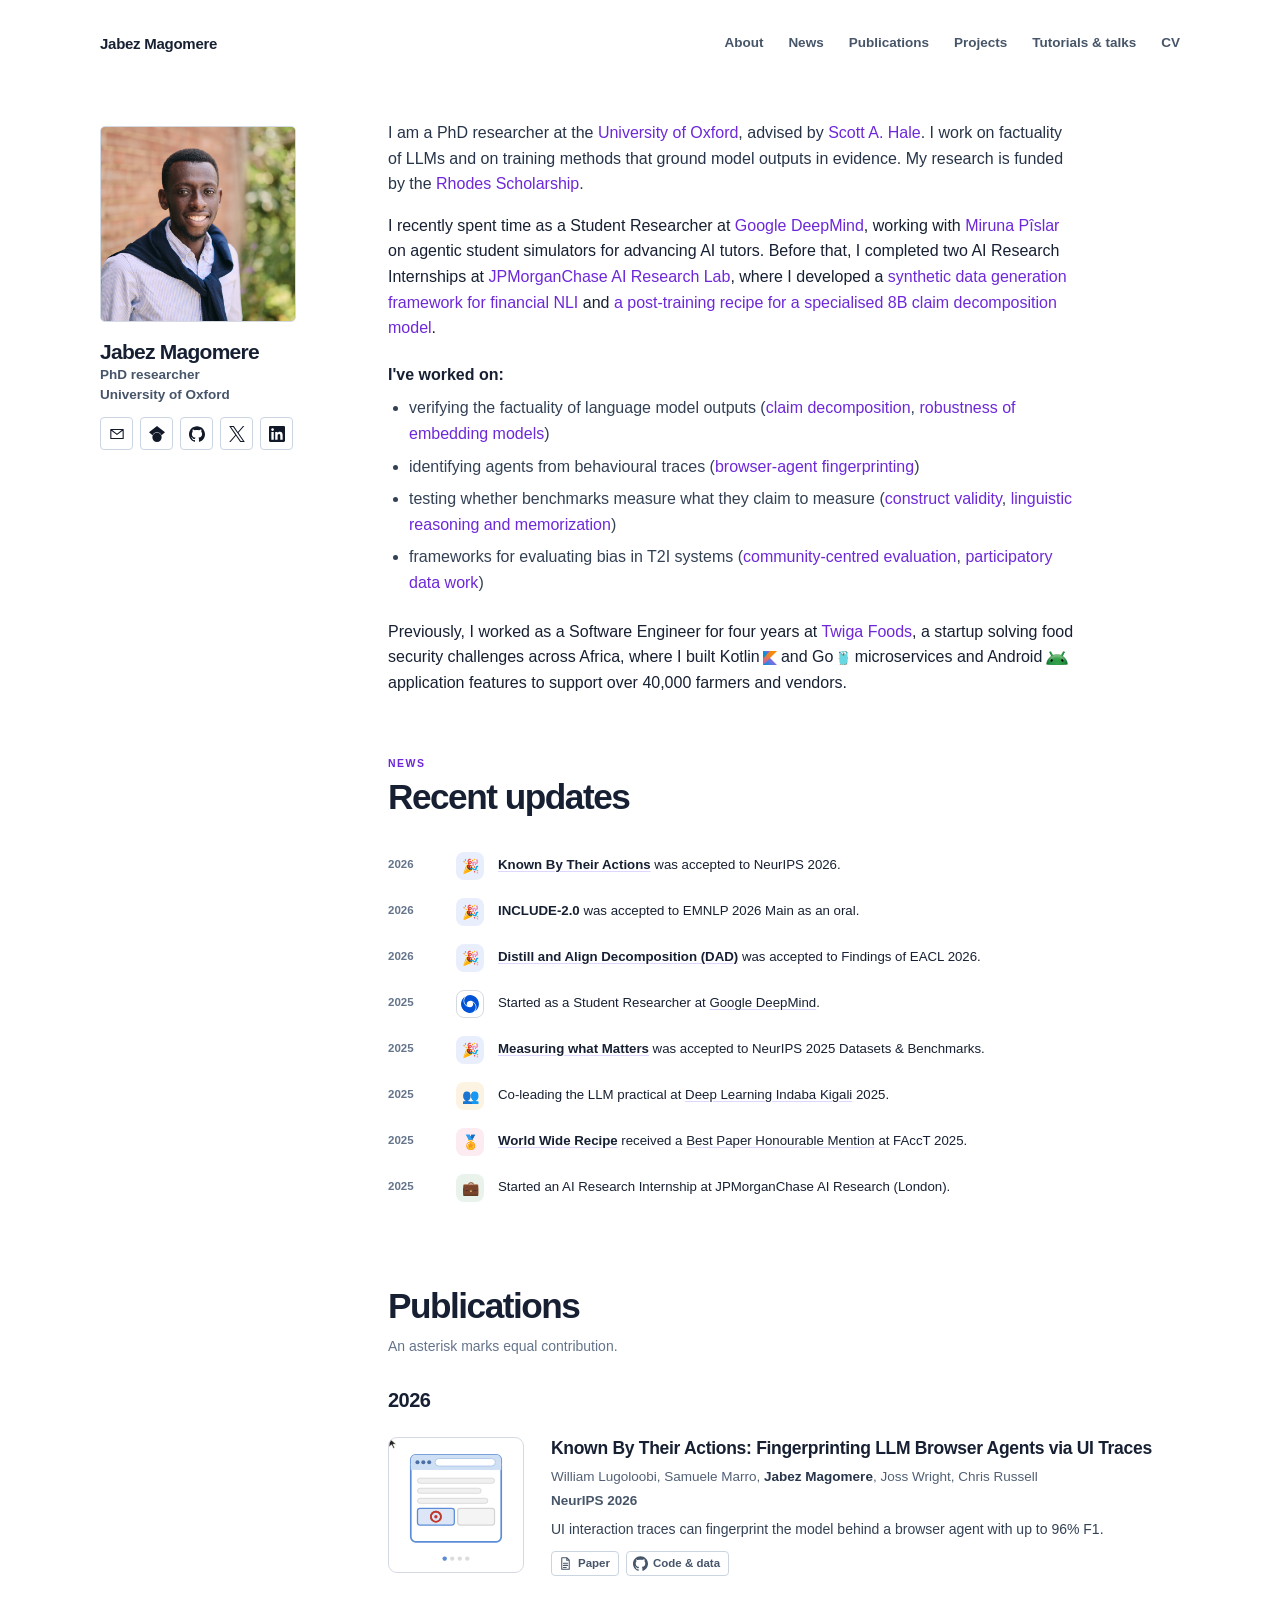
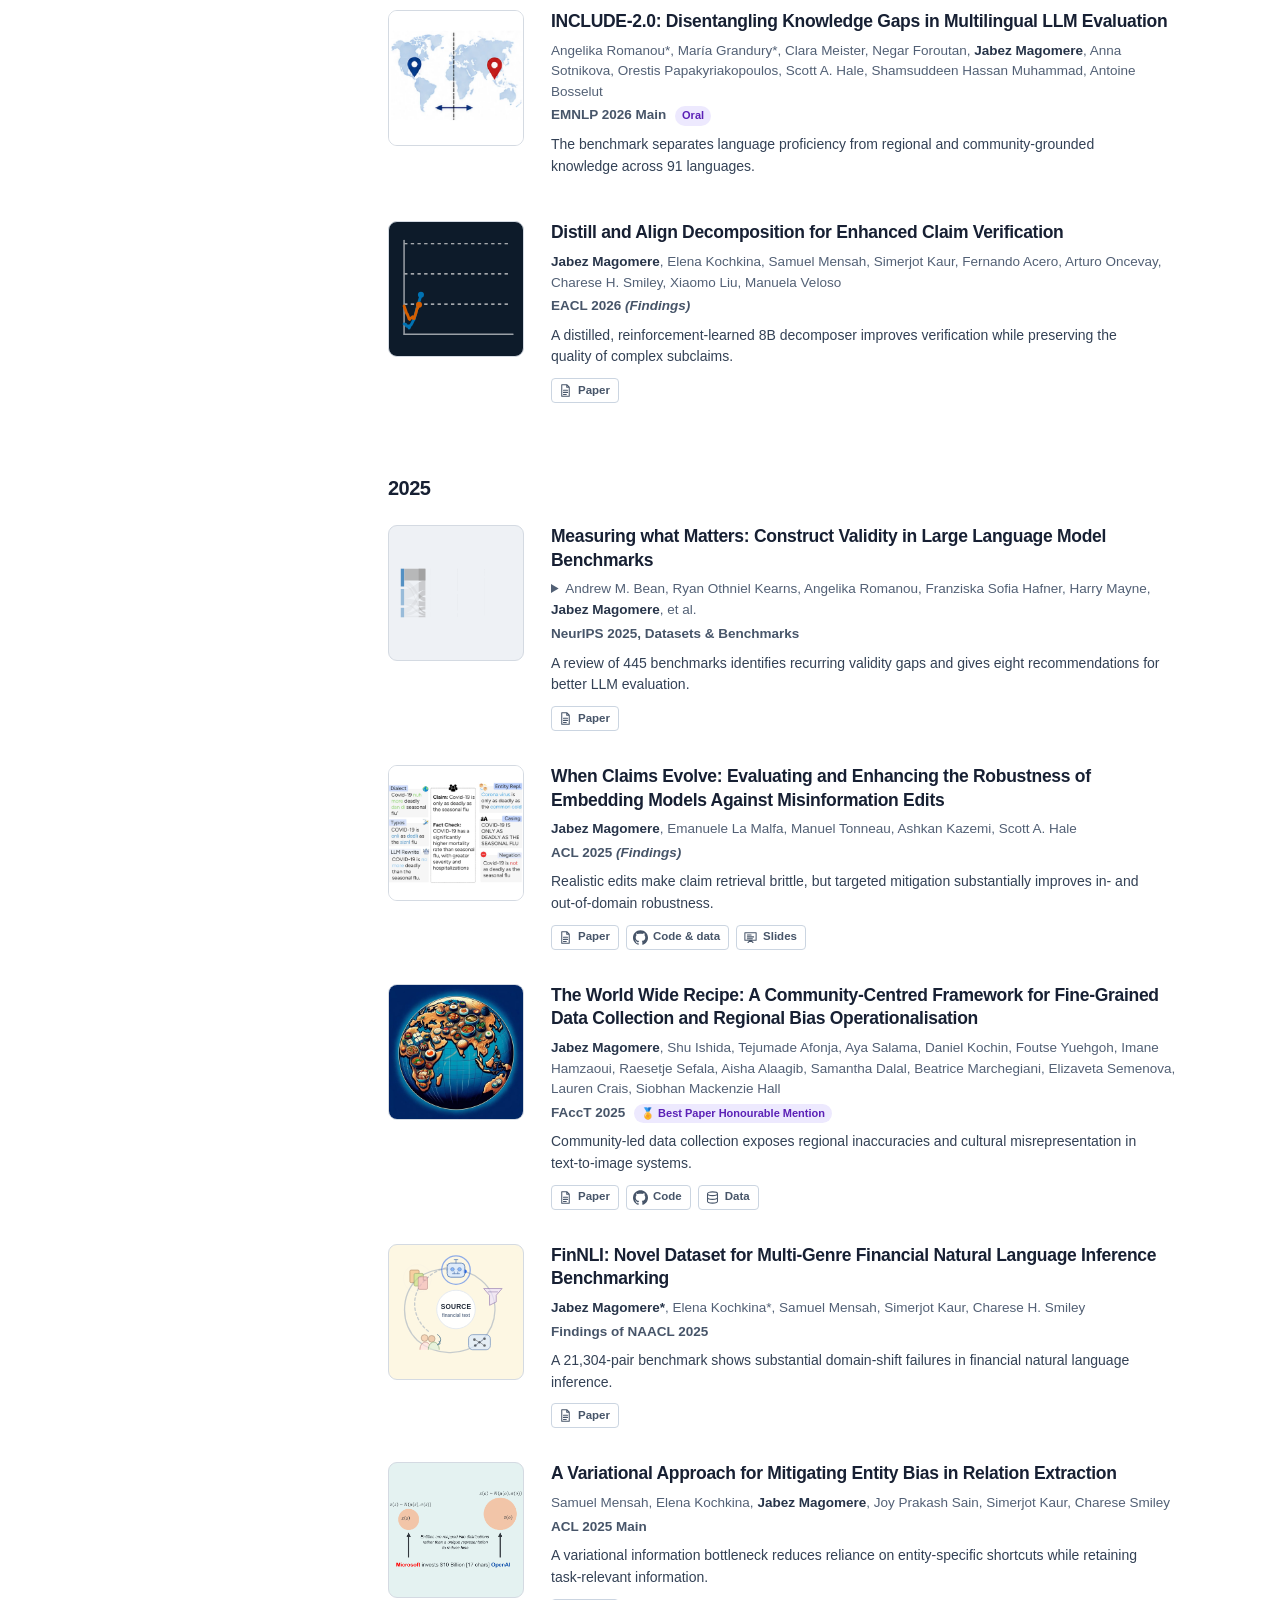
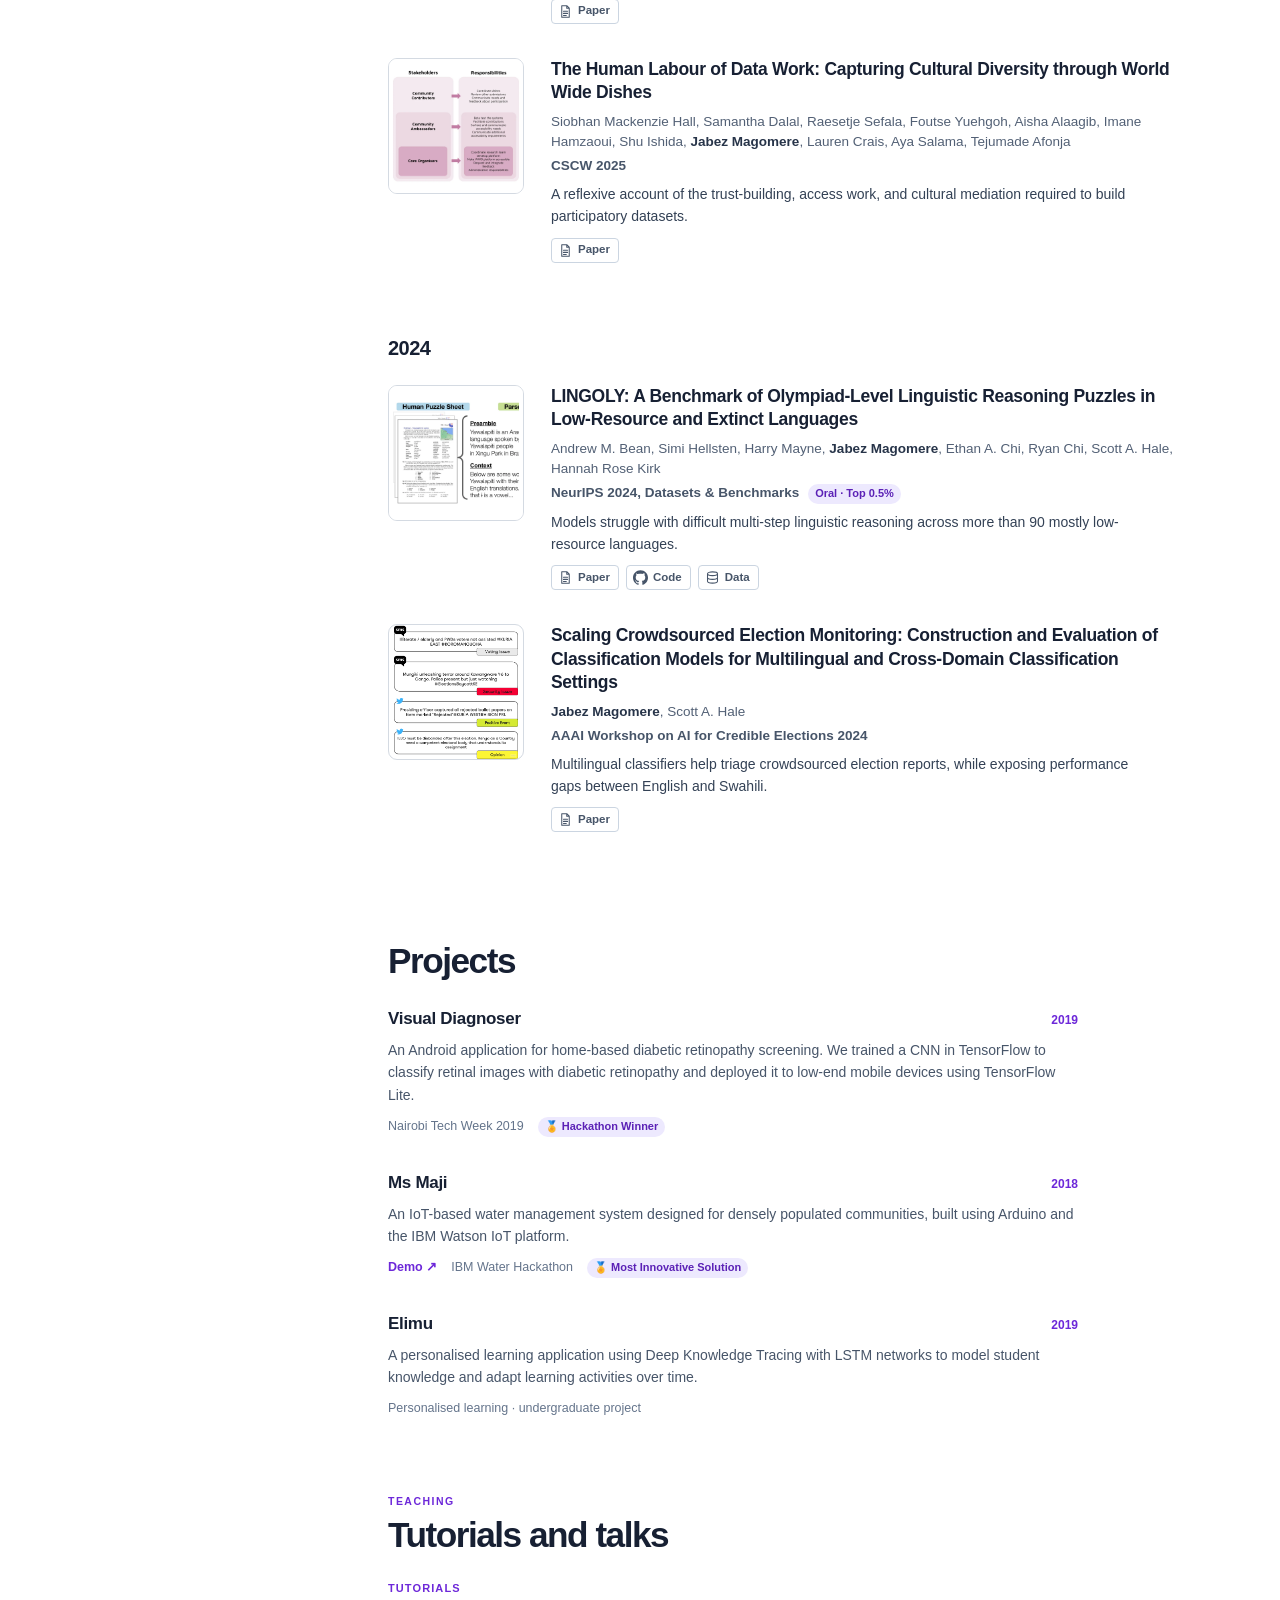
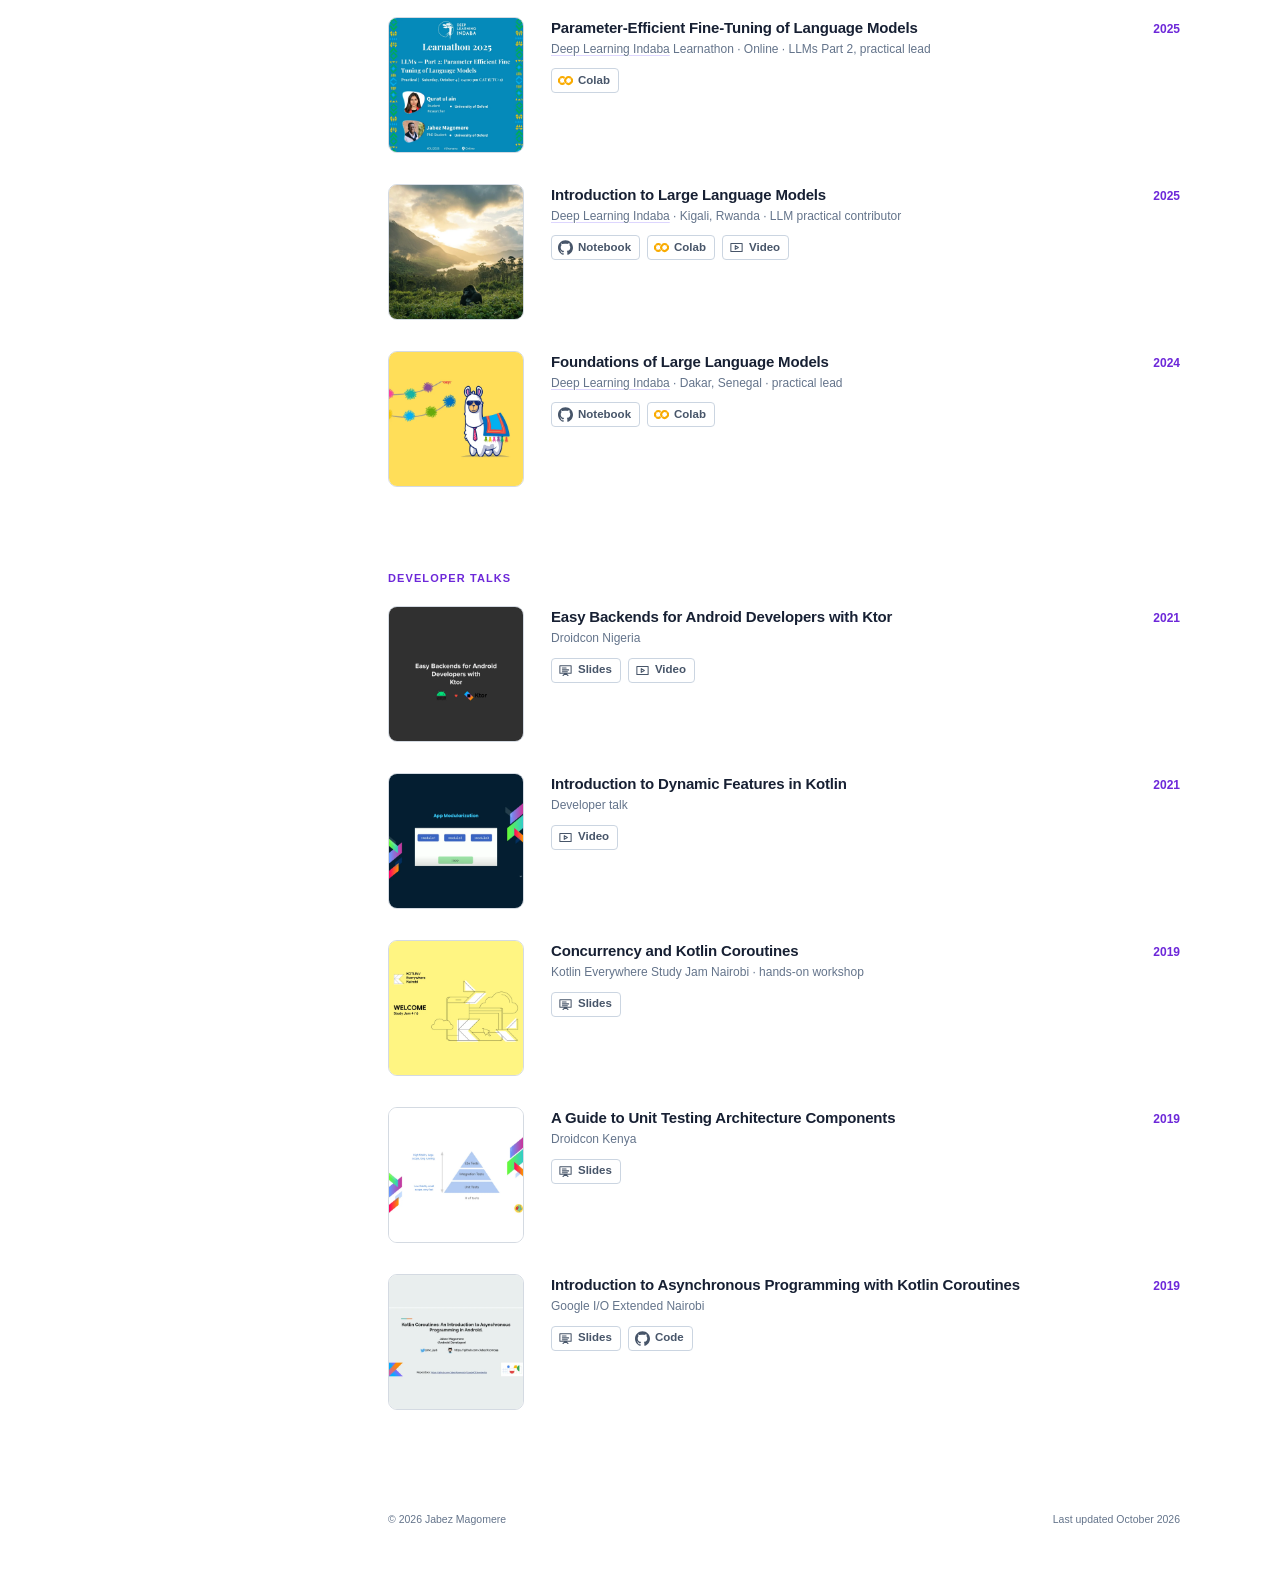
==== commit 33badd82: "Add Google Search Console verification meta tag" ====
--- a/index.html
+++ b/index.html
@@ -7,6 +7,7 @@
   <meta name="description" content="Jabez Magomere is a PhD researcher at the University of Oxford working on language model evaluation, factuality, and evidence-grounded AI.">
   <meta name="author" content="Jabez Magomere">
   <meta name="theme-color" content="#ffffff">
+  <meta name="google-site-verification" content="itNcYhPzfIGxAd0qMBKfrFLH-cXUgTchCYHXYp7ASlI">
 
   <meta property="og:title" content="Jabez Magomere — AI researcher">
   <meta property="og:description" content="Research on language model evaluation, factuality, and grounding model outputs in evidence.">
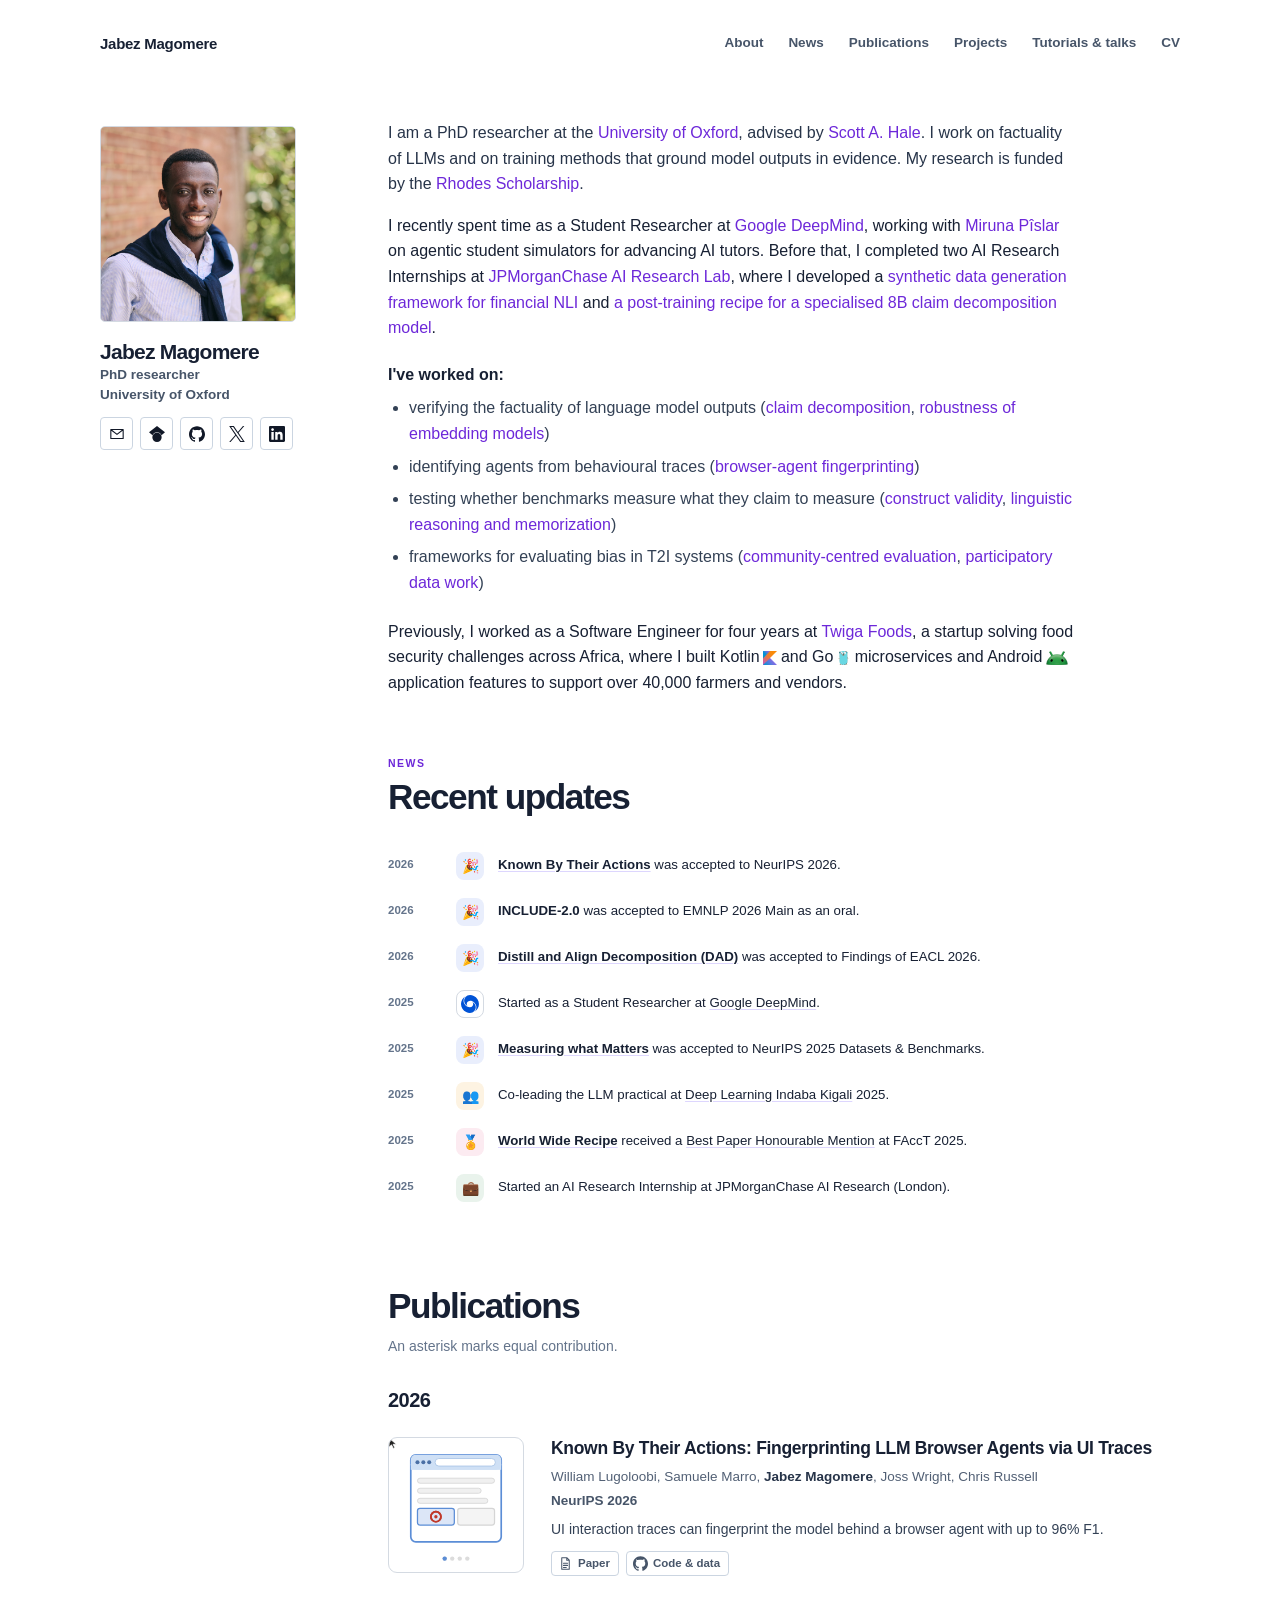
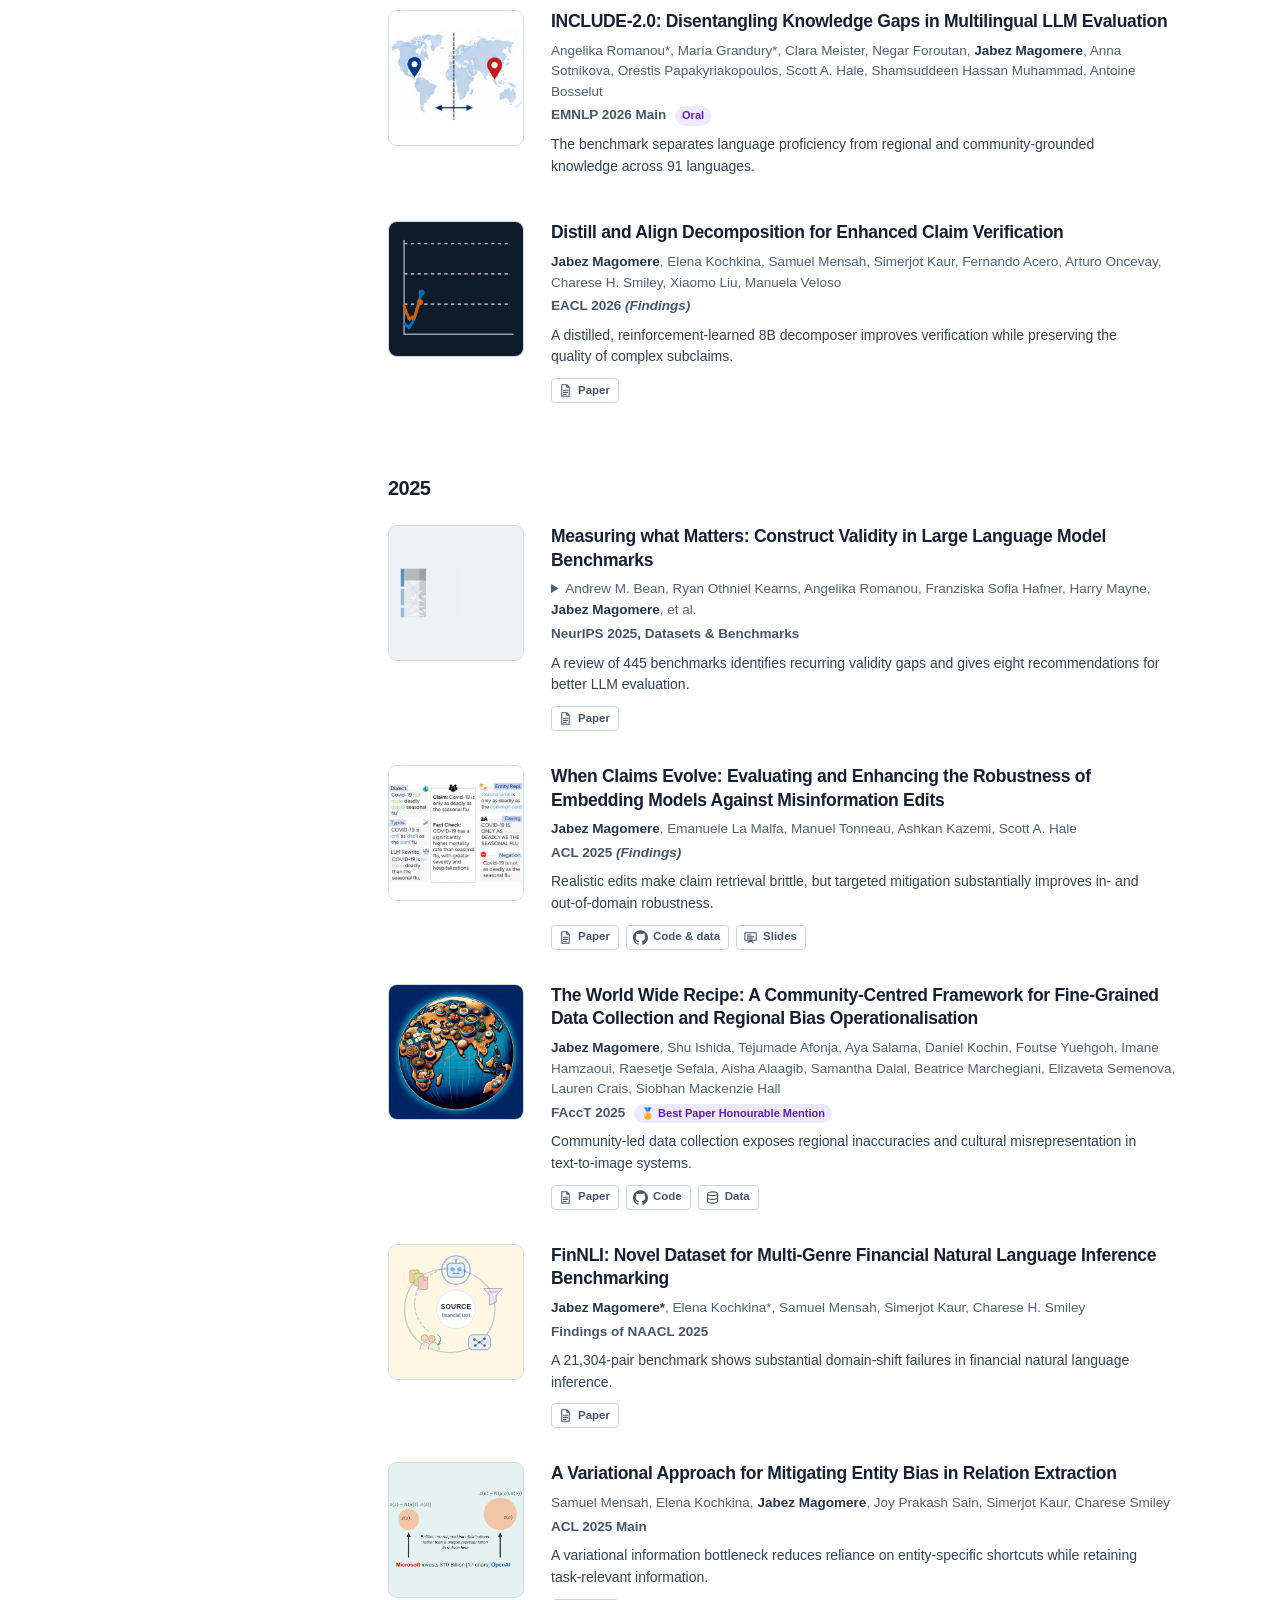
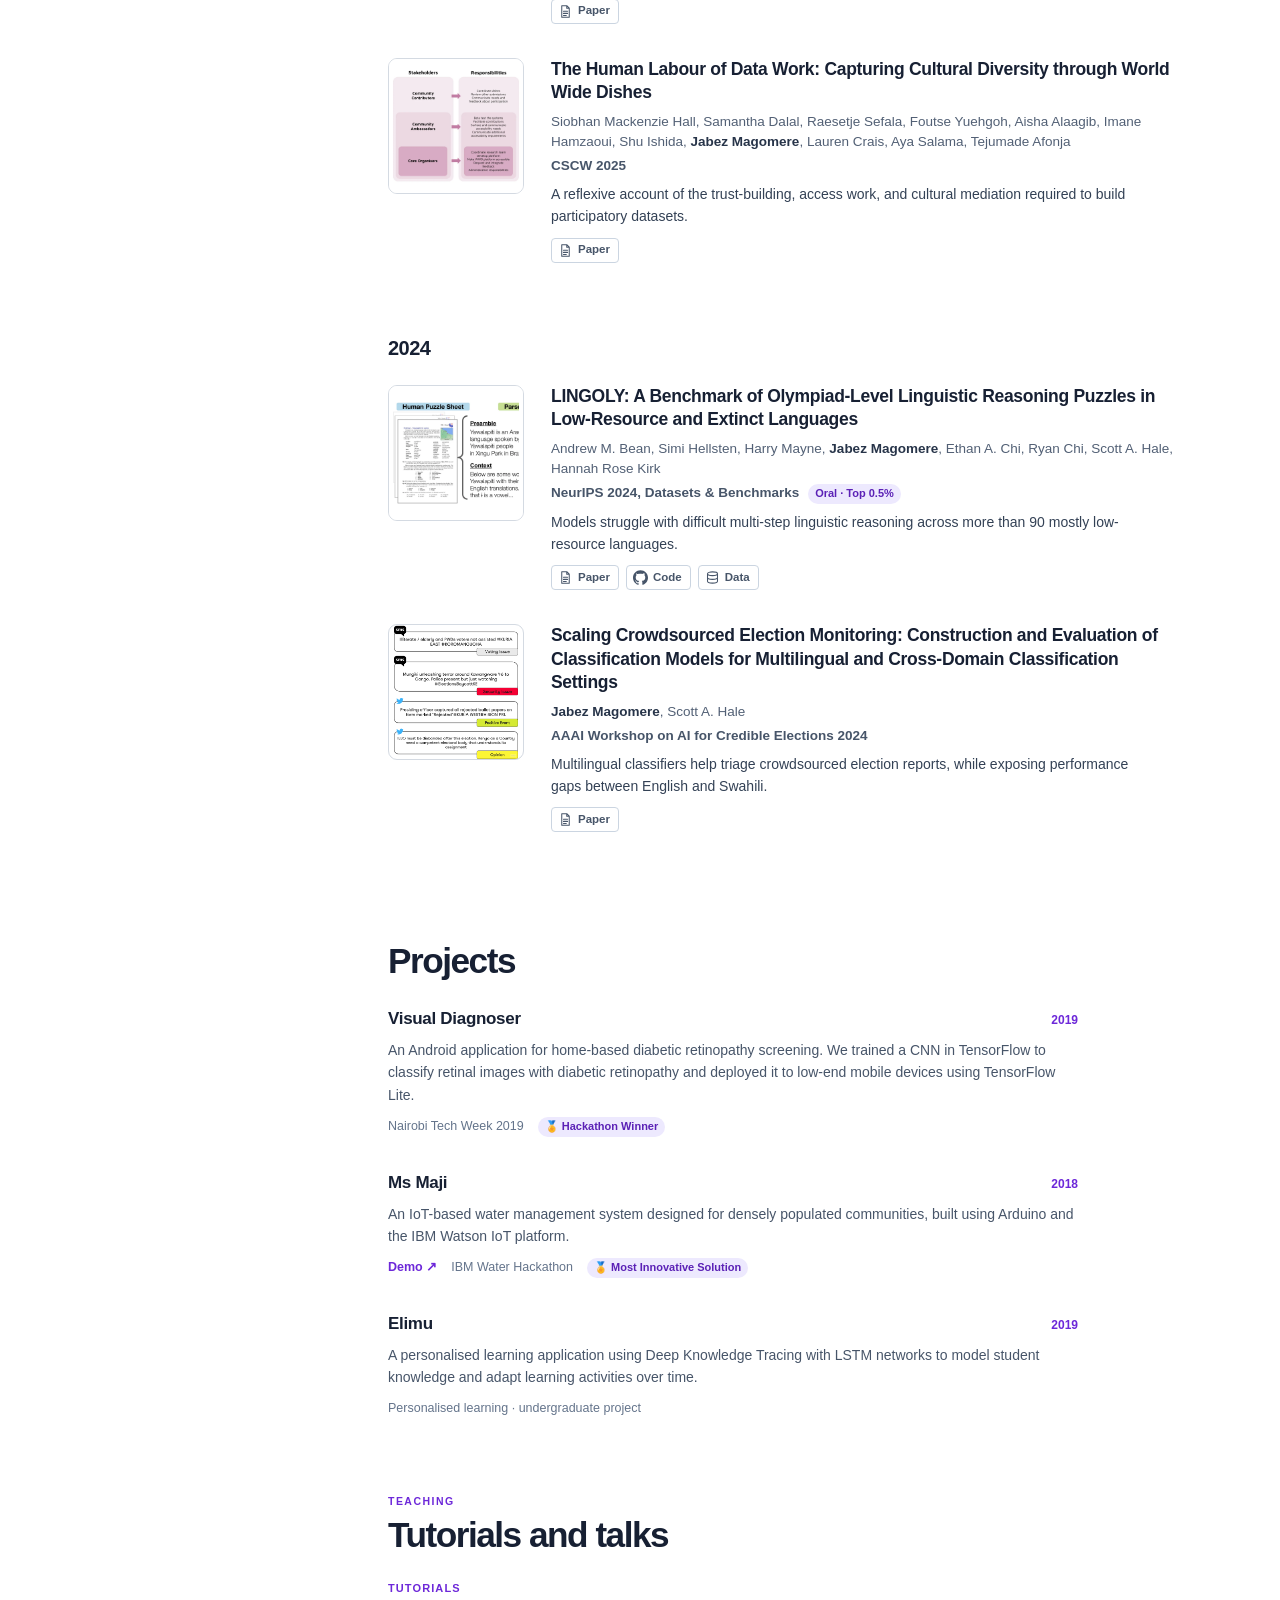
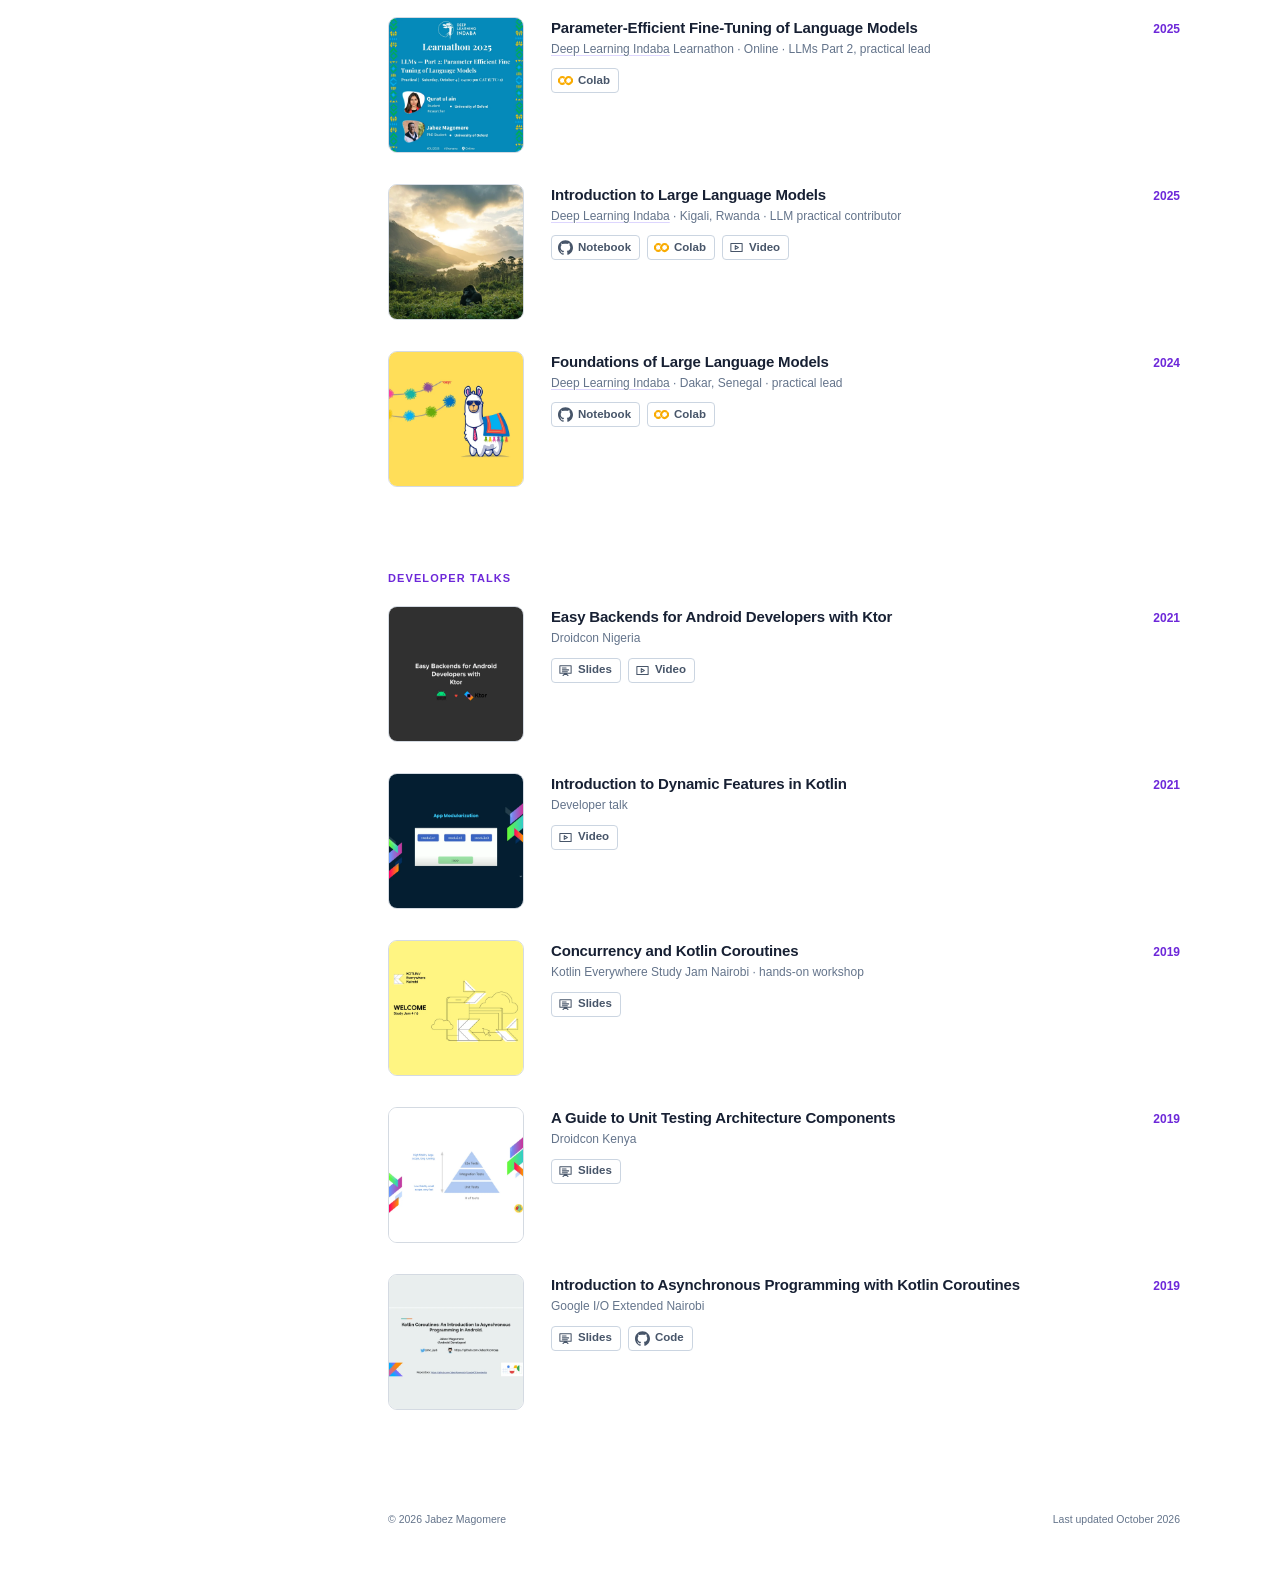
==== commit c62be8f7: "Add robots.txt, sitemap.xml and Person structured data JSON-LD gives Google an explicit entity for t" ====
--- a/index.html
+++ b/index.html
@@ -26,6 +26,34 @@
   <link rel="icon" type="image/png" sizes="16x16" href="favicon-16x16.png">
   <link rel="apple-touch-icon" href="favicon-180x180.png">
   <link rel="stylesheet" href="style.css?v=24">
+  <script type="application/ld+json">
+{
+  "@context": "https://schema.org",
+  "@type": "Person",
+  "name": "Jabez Magomere",
+  "url": "https://jabezmagomere.com/",
+  "image": "https://jabezmagomere.com/assets/profile.jpg",
+  "jobTitle": "PhD researcher",
+  "email": "mailto:jabez.magomere@keble.ox.ac.uk",
+  "affiliation": {
+    "@type": "CollegeOrUniversity",
+    "name": "University of Oxford",
+    "url": "https://www.ox.ac.uk/"
+  },
+  "knowsAbout": [
+    "Natural language processing",
+    "Large language model evaluation",
+    "Factuality",
+    "Evidence grounding"
+  ],
+  "sameAs": [
+    "https://scholar.google.com/citations?user=BmMnUasAAAAJ",
+    "https://github.com/JabezNzomo99",
+    "https://x.com/jabez_magomere",
+    "https://uk.linkedin.com/in/jabez-magomere"
+  ]
+}
+  </script>
 </head>
 
 <body>
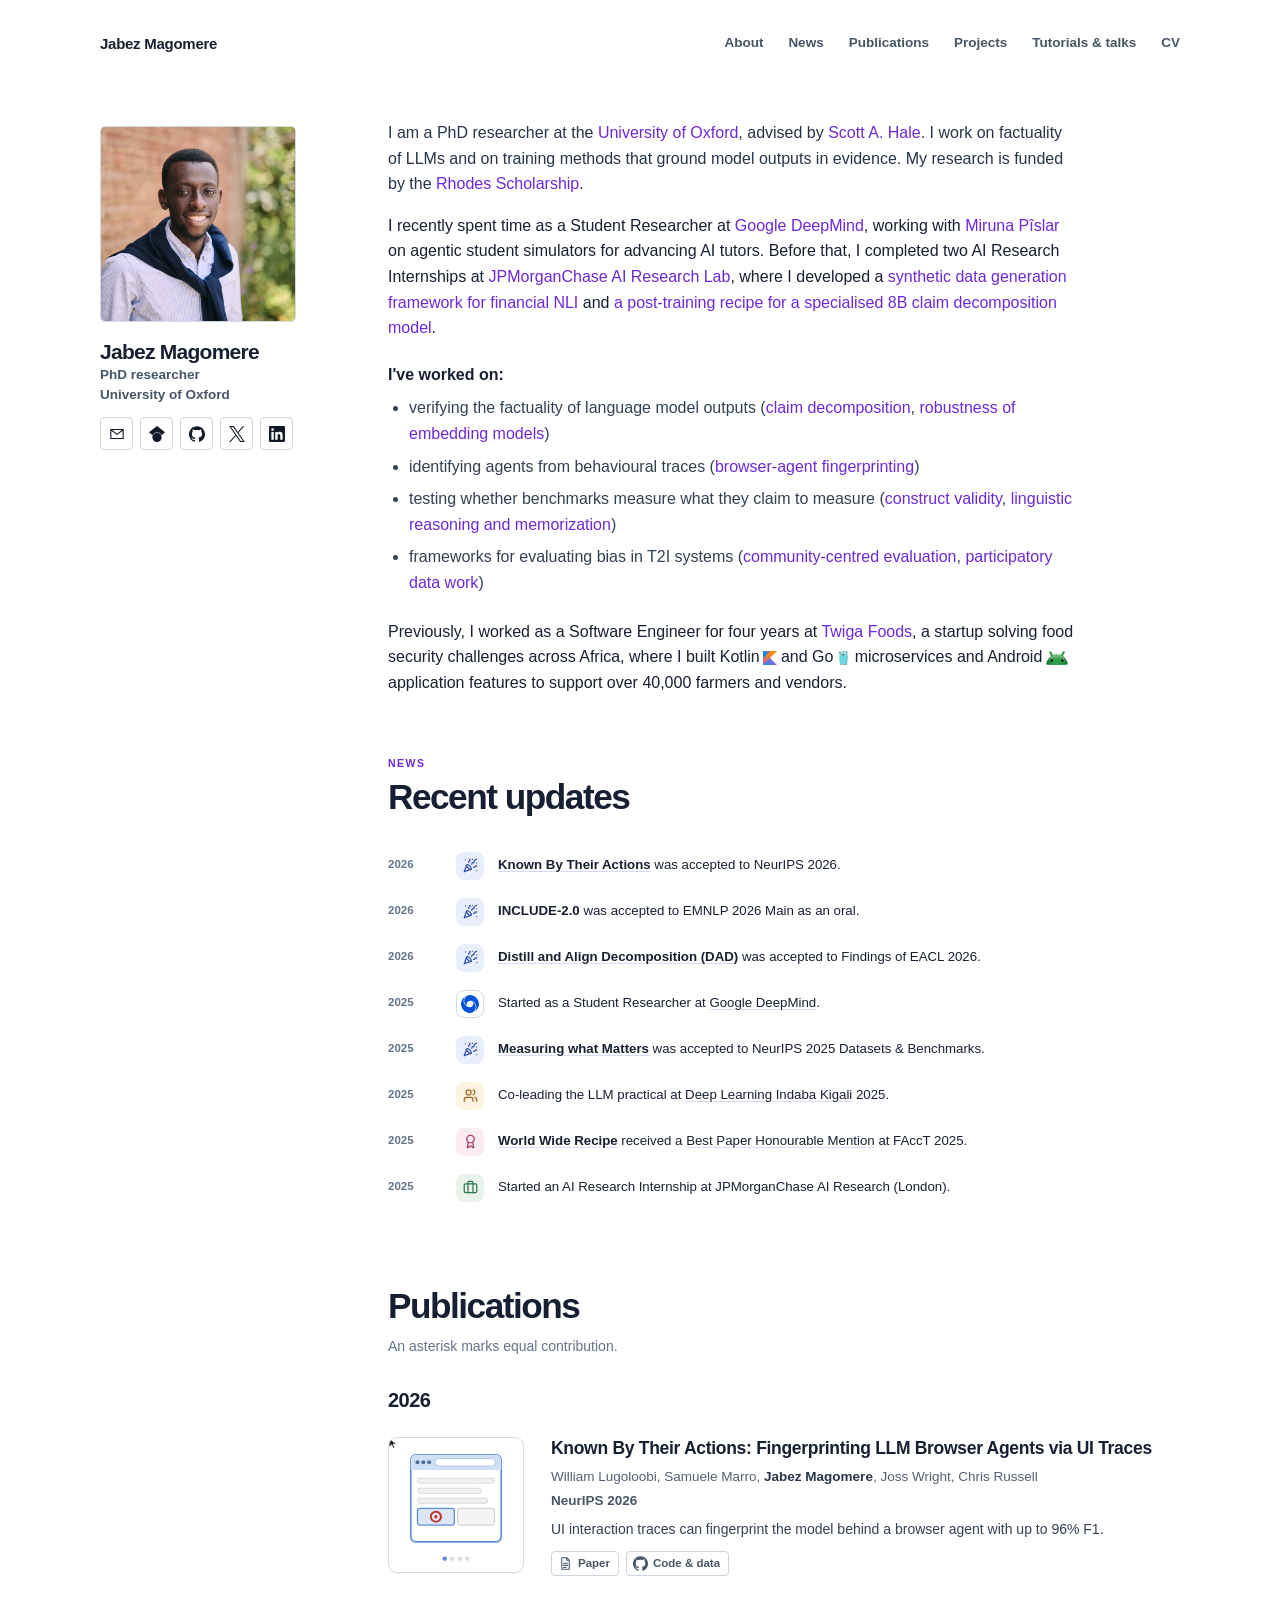
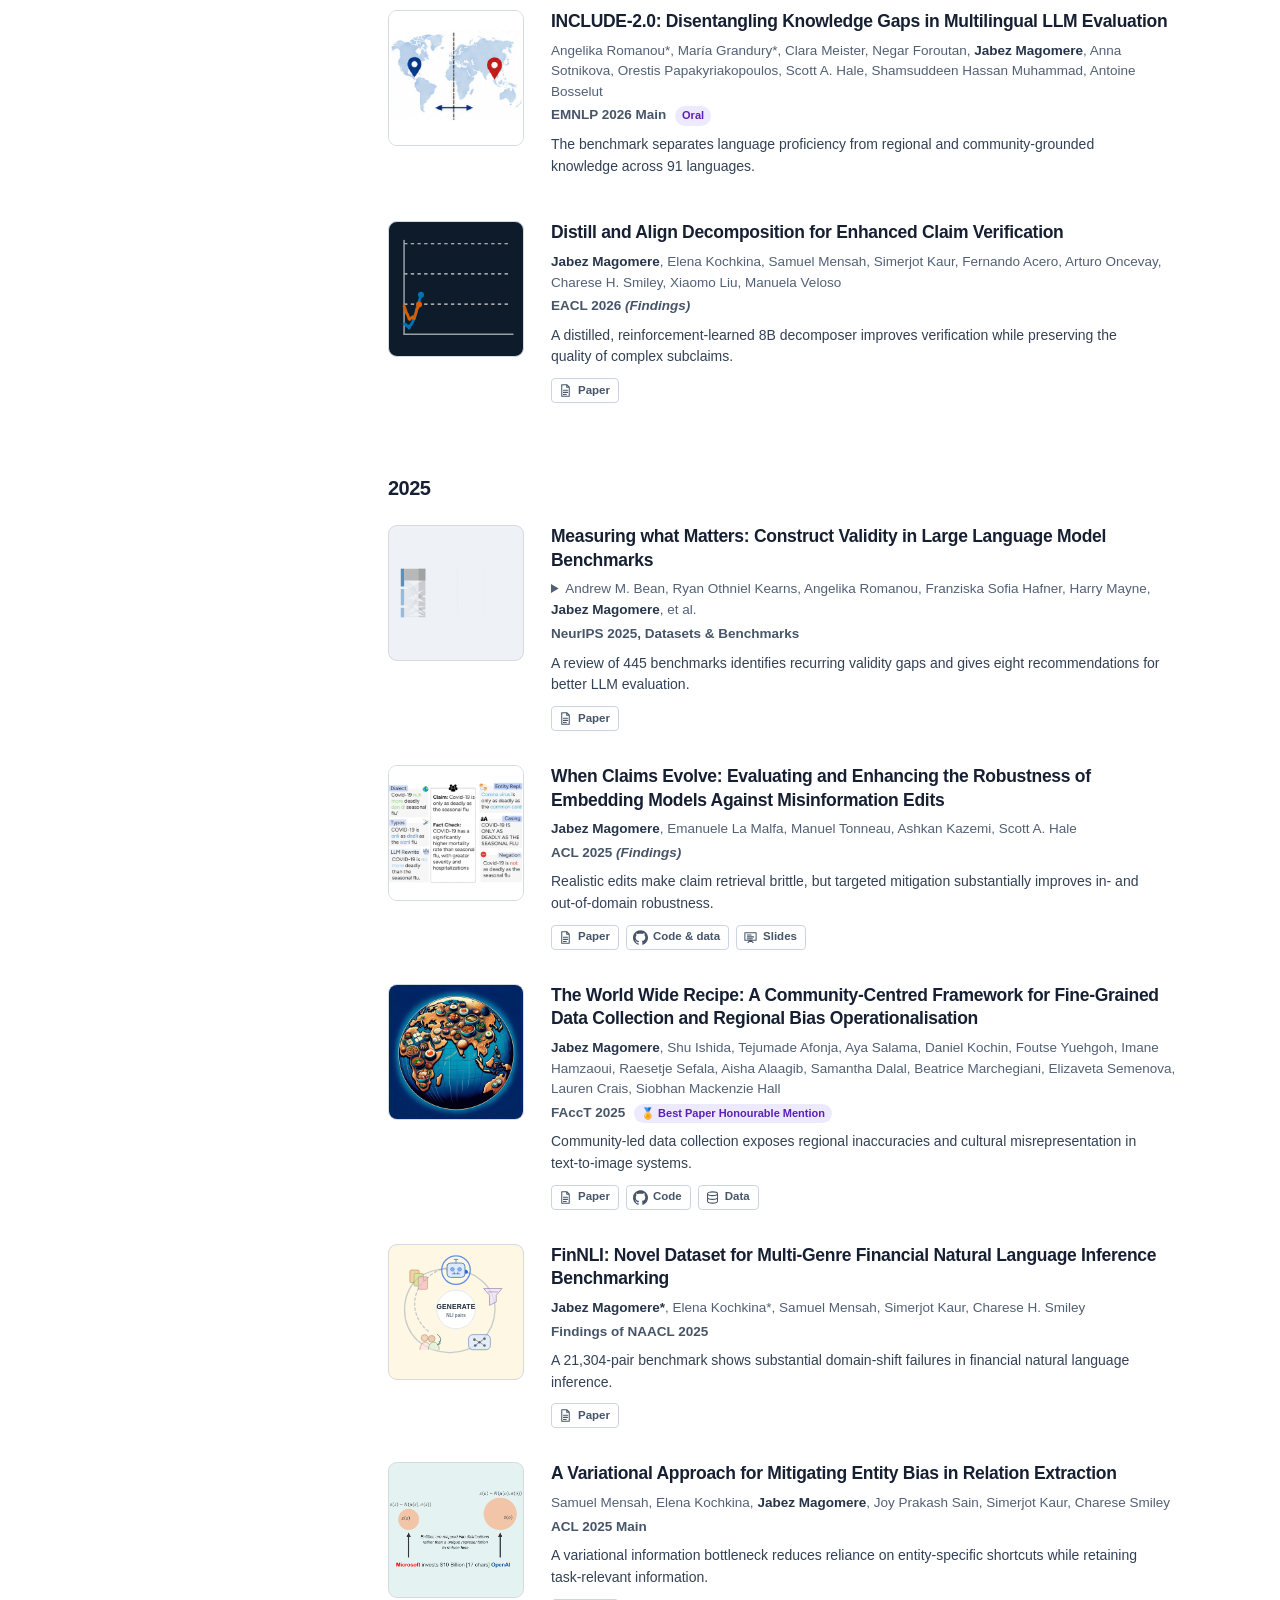
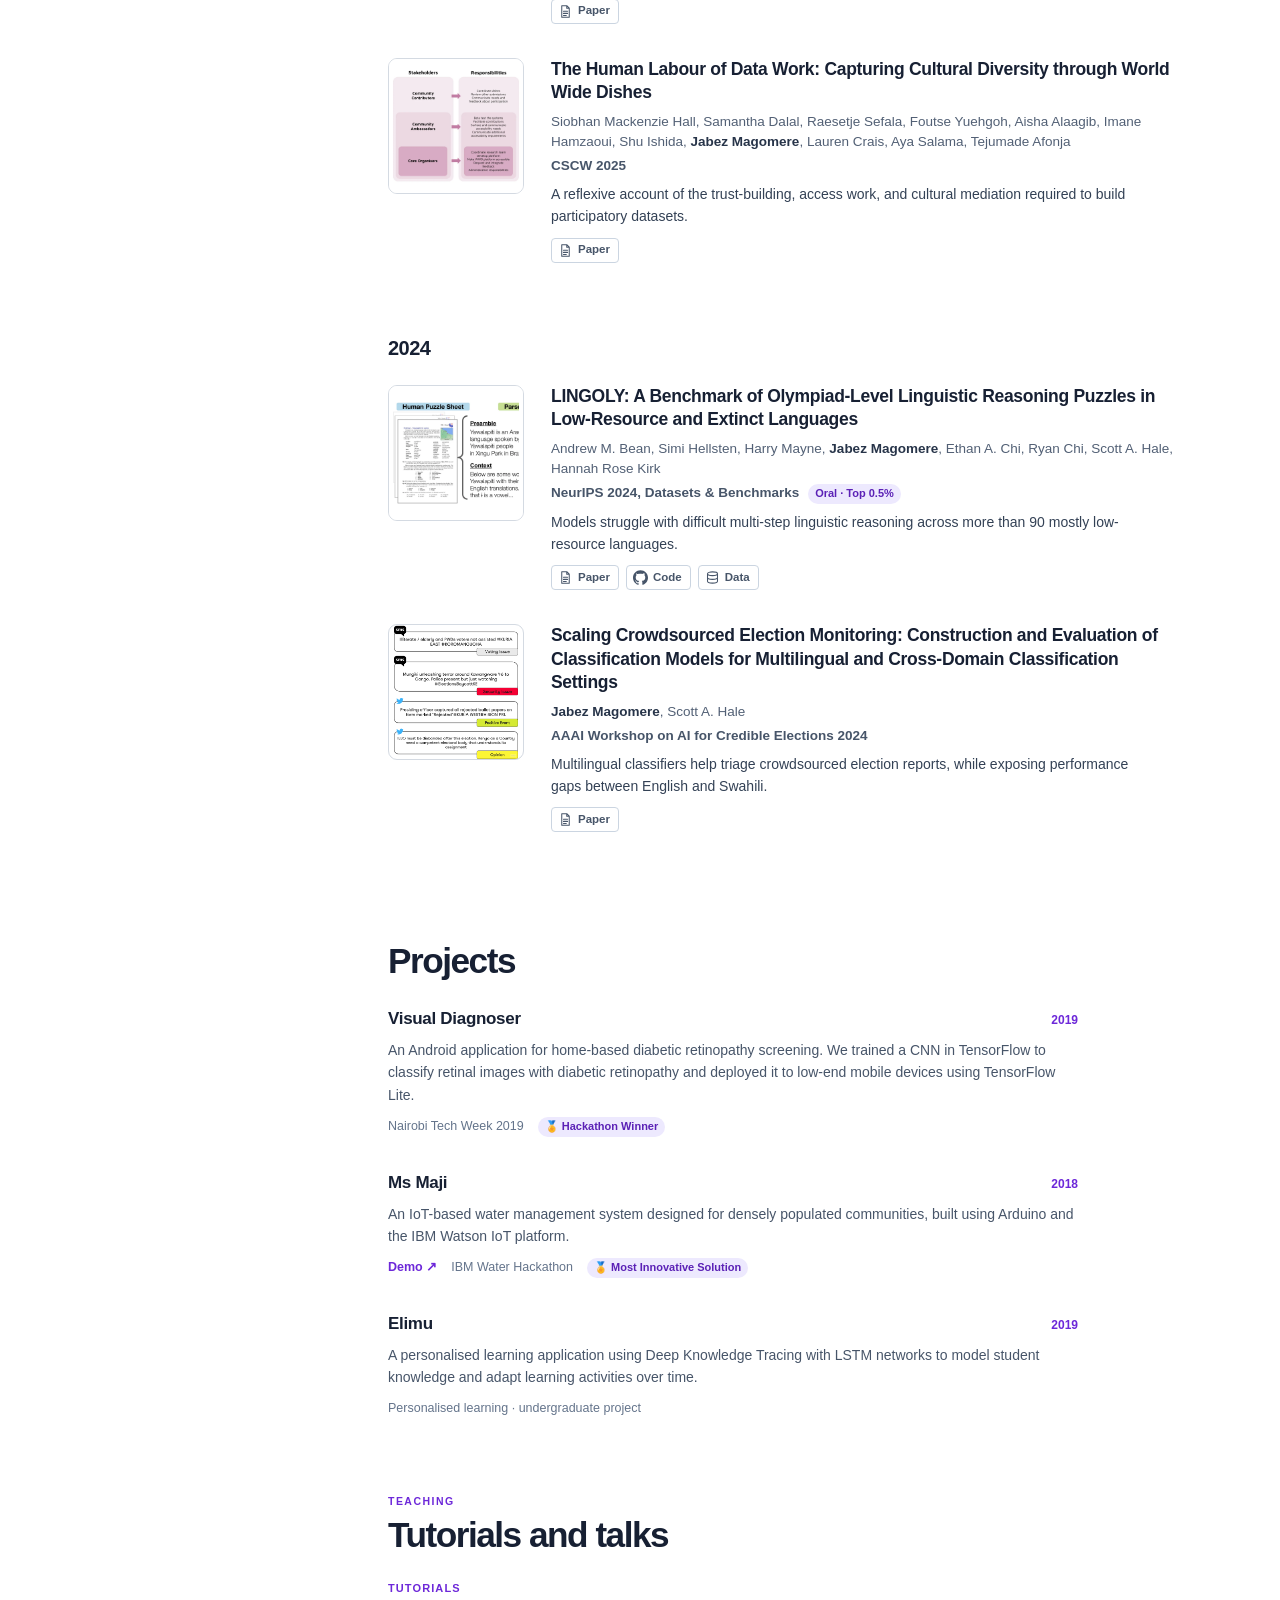
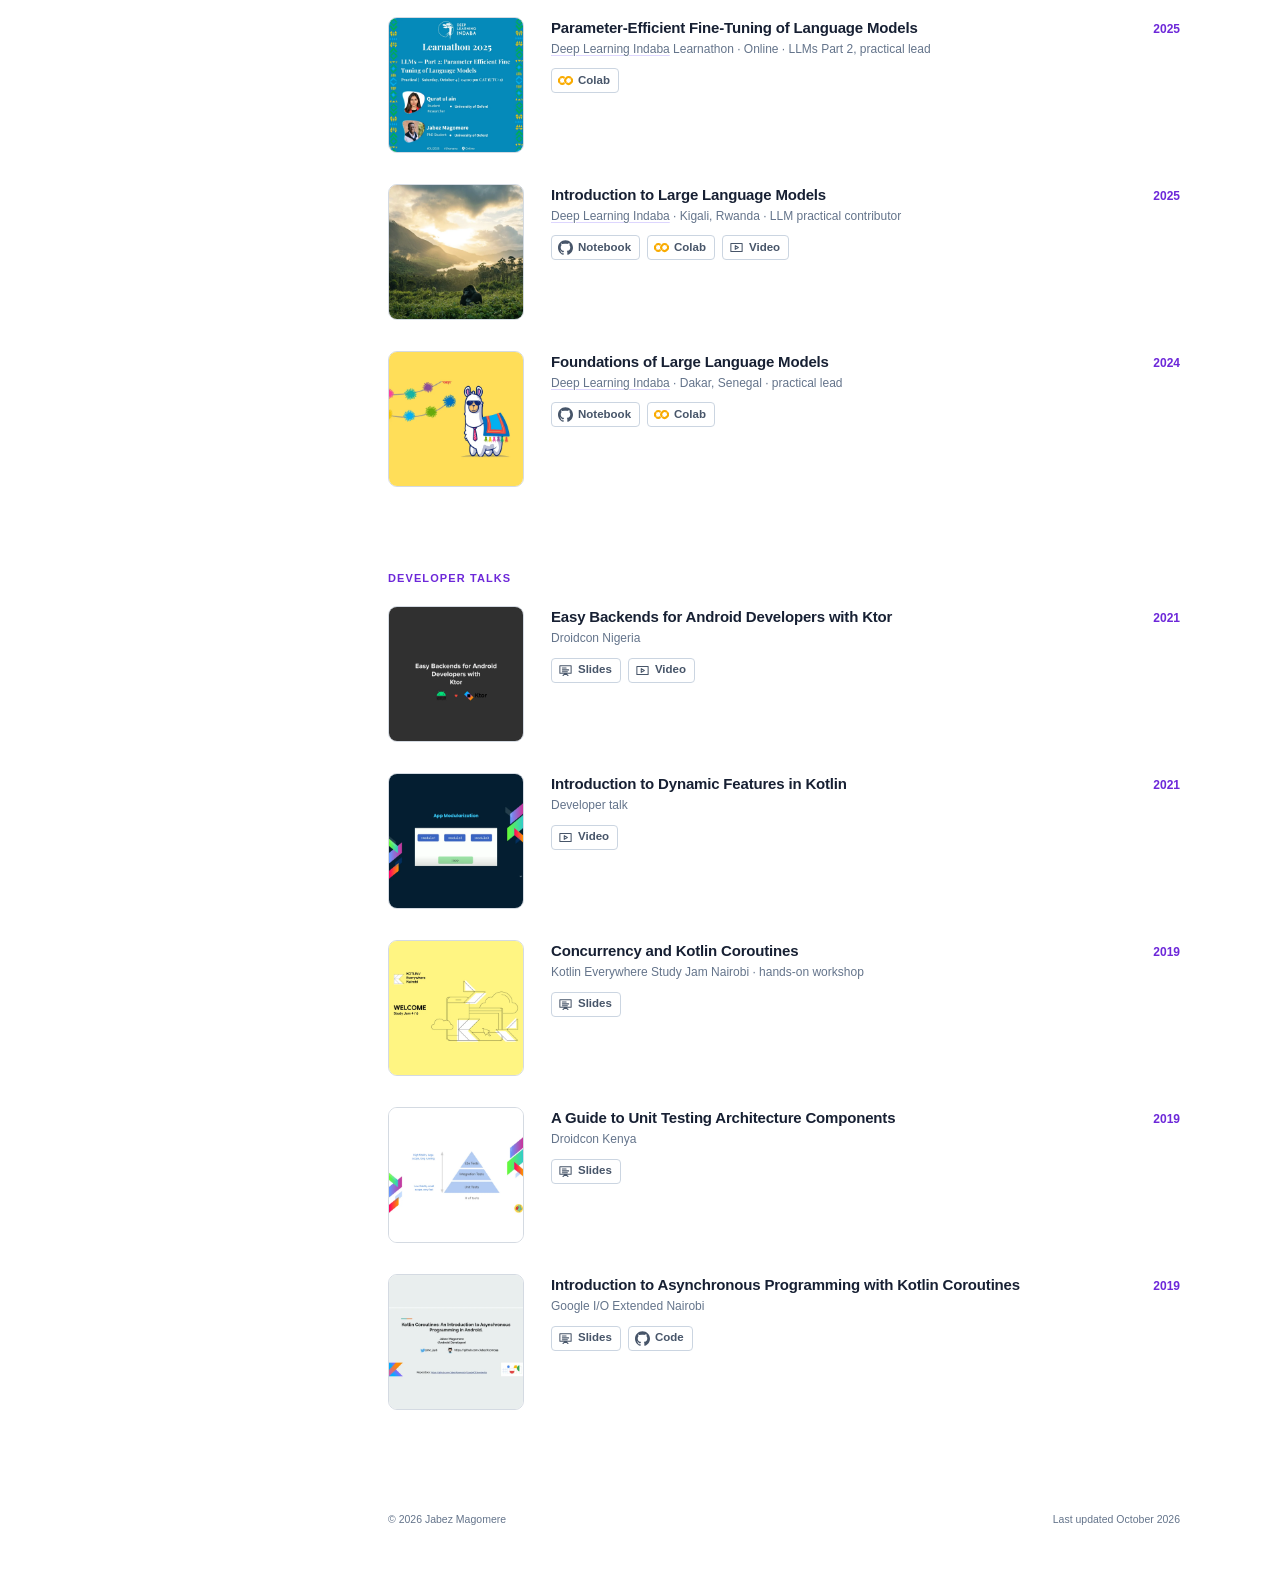
==== commit df9b7d3e: "Replace news emoji with inline SVG icons Unicode emoji render differently on every platform and vani" ====
--- a/index.html
+++ b/index.html
@@ -25,7 +25,7 @@
   <link rel="icon" type="image/png" sizes="32x32" href="favicon-32x32.png">
   <link rel="icon" type="image/png" sizes="16x16" href="favicon-16x16.png">
   <link rel="apple-touch-icon" href="favicon-180x180.png">
-  <link rel="stylesheet" href="style.css?v=24">
+  <link rel="stylesheet" href="style.css?v=25">
   <script type="application/ld+json">
 {
   "@context": "https://schema.org",
@@ -68,6 +68,10 @@
     <symbol id="icon-slides" viewBox="0 0 24 24"><path d="M3 4.5h18v12H3zM8 20l4-3.5 4 3.5M7 8h6M7 11h10M7 14h8"/></symbol>
     <symbol id="icon-video" viewBox="0 0 24 24"><path d="M3 5.5h18v13H3z"/><path class="fill" d="m10 9 5 3-5 3z"/></symbol>
     <symbol id="icon-colab" viewBox="0 0 24 24"><path class="colab-fill" d="M16.9414 4.9757a7.033 7.033 0 0 0-4.9308 2.0646 7.033 7.033 0 0 0-.1232 9.8068l2.395-2.395a3.6455 3.6455 0 0 1 5.1497-5.1478l2.397-2.3989a7.033 7.033 0 0 0-4.8877-1.9297ZM7.07 4.9855a7.033 7.033 0 0 0-4.8878 1.9316l2.3911 2.3911a3.6434 3.6434 0 0 1 5.0227.1271l1.7341-2.9737-.0997-.0802A7.033 7.033 0 0 0 7.07 4.9855Zm15.0093 2.1721-2.3892 2.3911a3.6455 3.6455 0 0 1-5.1497 5.1497l-2.4067 2.4068a7.0362 7.0362 0 0 0 9.9456-9.9476ZM1.932 7.1674a7.033 7.033 0 0 0-.002 9.6816l2.397-2.397a3.6434 3.6434 0 0 1-.004-4.8916Zm7.664 7.4235c-1.38 1.3816-3.5863 1.411-5.0168.1134l-2.397 2.395c2.4693 2.3328 6.263 2.5753 9.0072.5455l.1368-.1115Z"/></symbol>
+    <symbol id="icon-news-paper" viewBox="0 0 24 24"><path d="M5.8 11.3 2 22l10.7-3.79" /> <path d="M4 3h.01" /> <path d="M22 8h.01" /> <path d="M15 2h.01" /> <path d="M22 20h.01" /> <path d="m22 2-2.24.75a2.9 2.9 0 0 0-1.96 3.12c.1.86-.57 1.63-1.45 1.63h-.38c-.86 0-1.6.6-1.76 1.44L14 10" /> <path d="m22 13-.82-.33c-.86-.34-1.82.2-1.98 1.11c-.11.7-.72 1.22-1.43 1.22H17" /> <path d="m11 2 .33.82c.34.86-.2 1.82-1.11 1.98C9.52 4.9 9 5.52 9 6.23V7" /> <path d="M11 13c1.93 1.93 2.83 4.17 2 5-.83.83-3.07-.07-5-2-1.93-1.93-2.83-4.17-2-5 .83-.83 3.07.07 5 2Z" /></symbol>
+    <symbol id="icon-news-award" viewBox="0 0 24 24"><path d="m15.477 12.89 1.515 8.526a.5.5 0 0 1-.81.47l-3.58-2.687a1 1 0 0 0-1.197 0l-3.586 2.686a.5.5 0 0 1-.81-.469l1.514-8.526" /> <circle cx="12" cy="8" r="6" /></symbol>
+    <symbol id="icon-news-community" viewBox="0 0 24 24"><path d="M16 21v-2a4 4 0 0 0-4-4H6a4 4 0 0 0-4 4v2" /> <path d="M16 3.128a4 4 0 0 1 0 7.744" /> <path d="M22 21v-2a4 4 0 0 0-3-3.87" /> <circle cx="9" cy="7" r="4" /></symbol>
+    <symbol id="icon-news-role" viewBox="0 0 24 24"><path d="M16 20V4a2 2 0 0 0-2-2h-4a2 2 0 0 0-2 2v16" /> <rect width="20" height="14" x="2" y="6" rx="2" /></symbol>
   </svg>
 
   <a class="skip-link" href="#main">Skip to content</a>
@@ -133,17 +137,17 @@
         <ol class="news-list">
           <li>
             <time datetime="2026-09">2026</time>
-            <span class="news-mark news-mark-paper" aria-hidden="true">🎉</span>
+            <span class="news-mark news-mark-paper" aria-hidden="true"><svg><use href="#icon-news-paper"/></svg></span>
             <span class="news-text"><cite><a href="https://arxiv.org/abs/2605.14786" target="_blank" rel="noopener noreferrer">Known By Their Actions</a></cite> was accepted to NeurIPS 2026.</span>
           </li>
           <li>
             <time datetime="2026-08">2026</time>
-            <span class="news-mark news-mark-paper" aria-hidden="true">🎉</span>
+            <span class="news-mark news-mark-paper" aria-hidden="true"><svg><use href="#icon-news-paper"/></svg></span>
             <span class="news-text"><cite>INCLUDE-2.0</cite> was accepted to EMNLP 2026 Main as an oral.</span>
           </li>
           <li>
             <time datetime="2026-01">2026</time>
-            <span class="news-mark news-mark-paper" aria-hidden="true">🎉</span>
+            <span class="news-mark news-mark-paper" aria-hidden="true"><svg><use href="#icon-news-paper"/></svg></span>
             <span class="news-text"><cite><a href="https://aclanthology.org/2026.findings-eacl.309/" target="_blank" rel="noopener noreferrer">Distill and Align Decomposition (DAD)</a></cite> was accepted to Findings of EACL 2026.</span>
           </li>
           <li>
@@ -153,22 +157,22 @@
           </li>
           <li>
             <time datetime="2025-09">2025</time>
-            <span class="news-mark news-mark-paper" aria-hidden="true">🎉</span>
+            <span class="news-mark news-mark-paper" aria-hidden="true"><svg><use href="#icon-news-paper"/></svg></span>
             <span class="news-text"><cite><a href="https://arxiv.org/abs/2511.04703" target="_blank" rel="noopener noreferrer">Measuring what Matters</a></cite> was accepted to NeurIPS 2025 Datasets &amp; Benchmarks.</span>
           </li>
           <li>
             <time datetime="2025-08">2025</time>
-            <span class="news-mark news-mark-community" aria-hidden="true">👥</span>
+            <span class="news-mark news-mark-community" aria-hidden="true"><svg><use href="#icon-news-community"/></svg></span>
             <span class="news-text">Co-leading the LLM practical at <a href="https://deeplearningindaba.com/" target="_blank" rel="noopener noreferrer">Deep Learning Indaba Kigali</a> 2025.</span>
           </li>
           <li>
             <time datetime="2025-06">2025</time>
-            <span class="news-mark news-mark-award" aria-hidden="true">🏅</span>
+            <span class="news-mark news-mark-award" aria-hidden="true"><svg><use href="#icon-news-award"/></svg></span>
             <span class="news-text"><cite><a href="https://arxiv.org/abs/2406.09496" target="_blank" rel="noopener noreferrer">World Wide Recipe</a></cite> received a <a href="https://facct-blog.github.io/2025-06-20/best-papers" target="_blank" rel="noopener noreferrer">Best Paper Honourable Mention</a> at FAccT 2025.</span>
           </li>
           <li>
             <time datetime="2025-06">2025</time>
-            <span class="news-mark news-mark-role" aria-hidden="true">💼</span>
+            <span class="news-mark news-mark-role" aria-hidden="true"><svg><use href="#icon-news-role"/></svg></span>
             <span class="news-text">Started an AI Research Internship at JPMorganChase AI Research (London).</span>
           </li>
         </ol>
--- a/style.css
+++ b/style.css
@@ -206,7 +206,8 @@
 .icon-link svg,
 .resource-link svg,
 .paper-mark svg,
-.talk-mark svg {
+.talk-mark svg,
+.news-mark svg {
   fill: none;
   stroke: currentColor;
   stroke-linecap: round;
@@ -600,10 +601,17 @@
   object-fit: contain;
 }
 
-.news-mark-paper     { background: #e9eefc; }
-.news-mark-award     { background: #fcebf1; }
-.news-mark-community { background: #fdf3e2; }
-.news-mark-role      { background: #e9f3ec; }
+.news-mark svg {
+  width: 15px;
+  height: 15px;
+  stroke-width: 2;
+}
+
+/* Each chip pairs a pale ground with a deeper ink of the same hue. */
+.news-mark-paper     { background: #e9eefc; color: #2f4fb0; }
+.news-mark-award     { background: #fcebf1; color: #b0356b; }
+.news-mark-community { background: #fdf3e2; color: #a2661a; }
+.news-mark-role      { background: #e9f3ec; color: #2f7a4d; }
 .news-mark-logo      { background: var(--surface); border: 1px solid var(--frame-line); }
 
 .news-text {
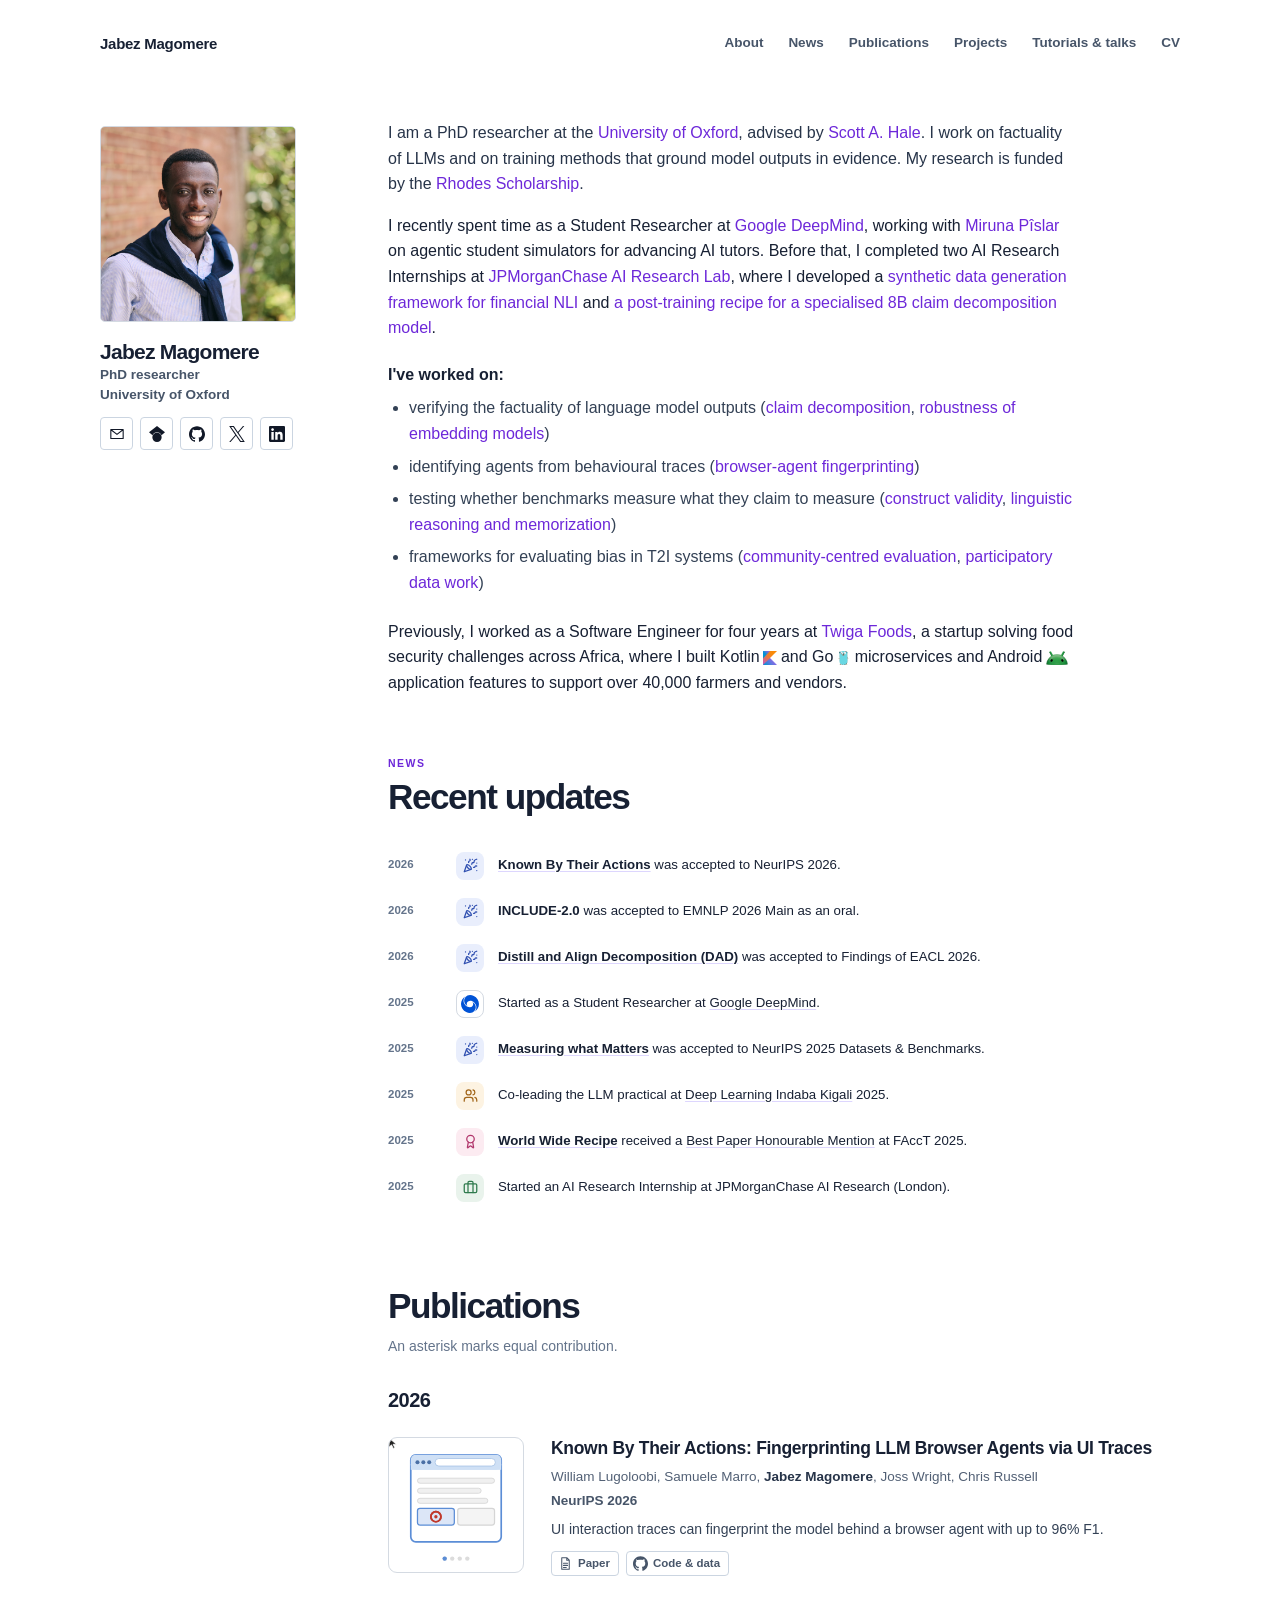
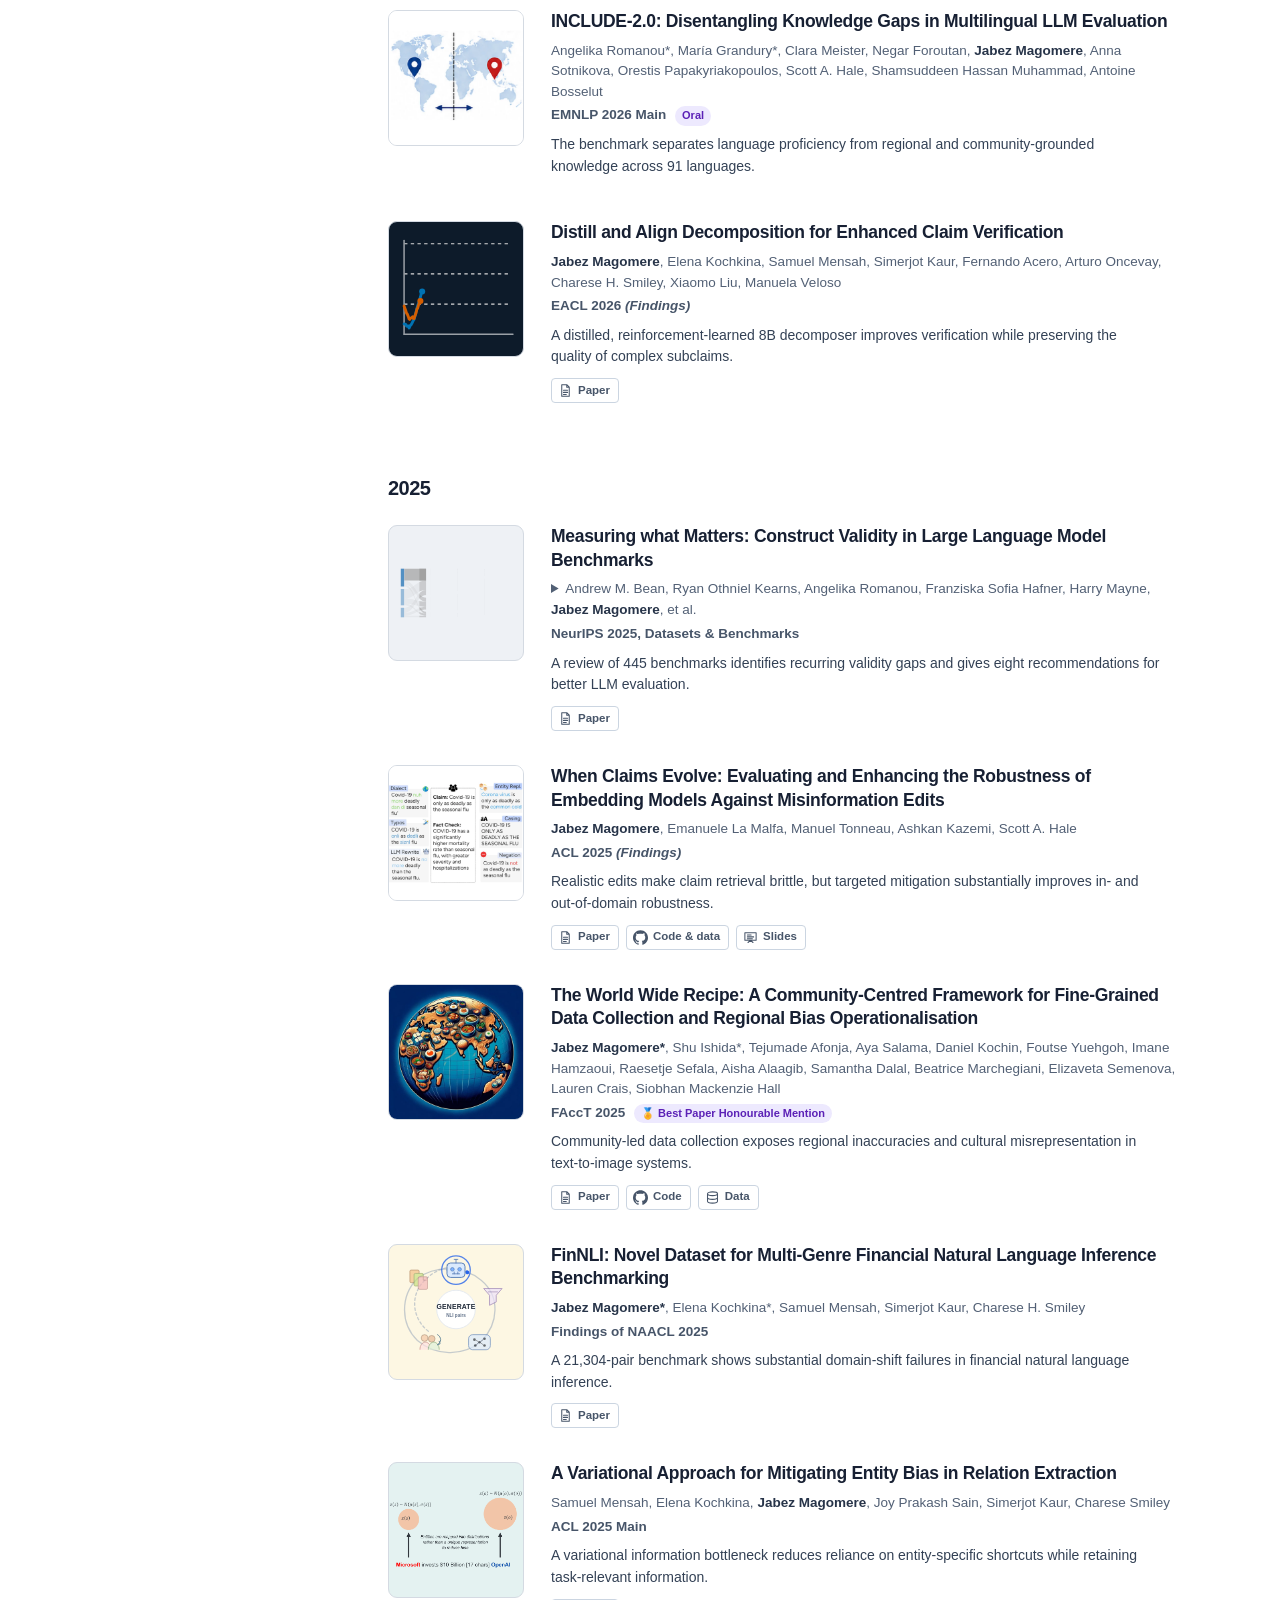
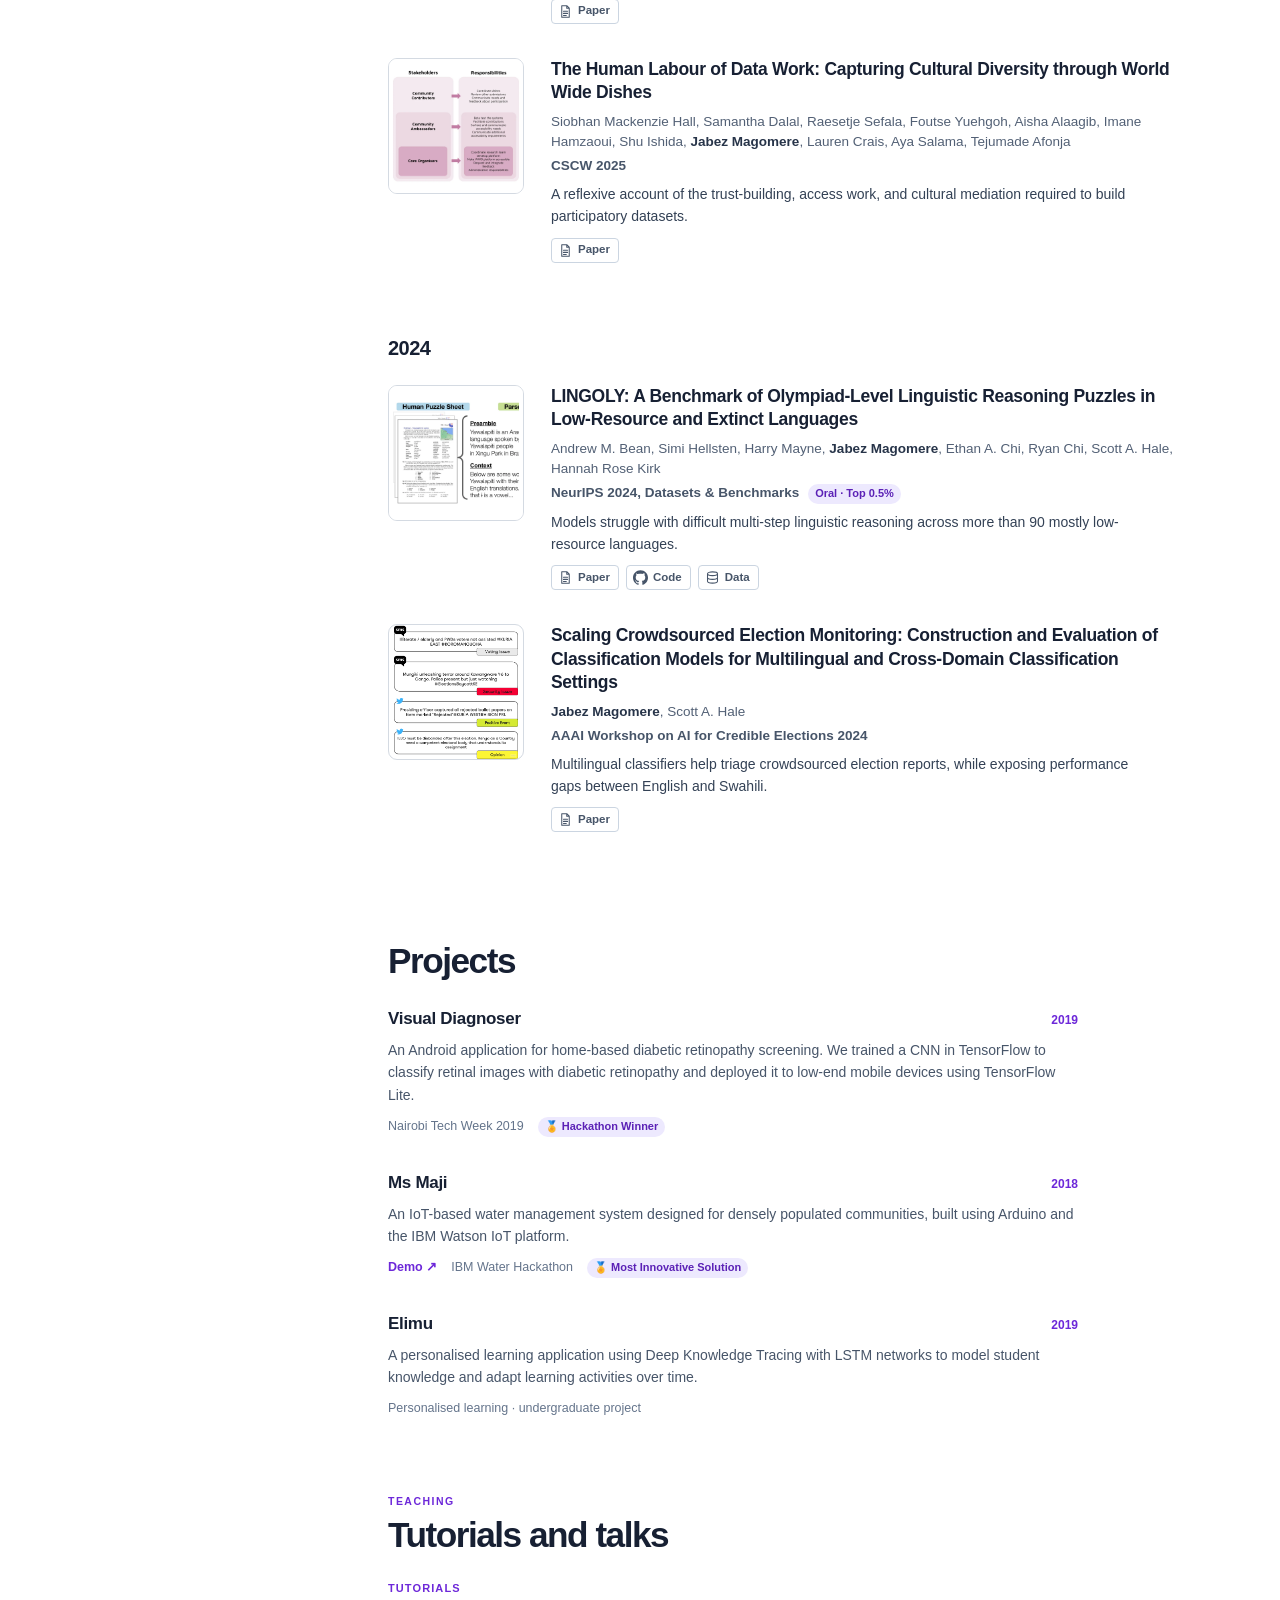
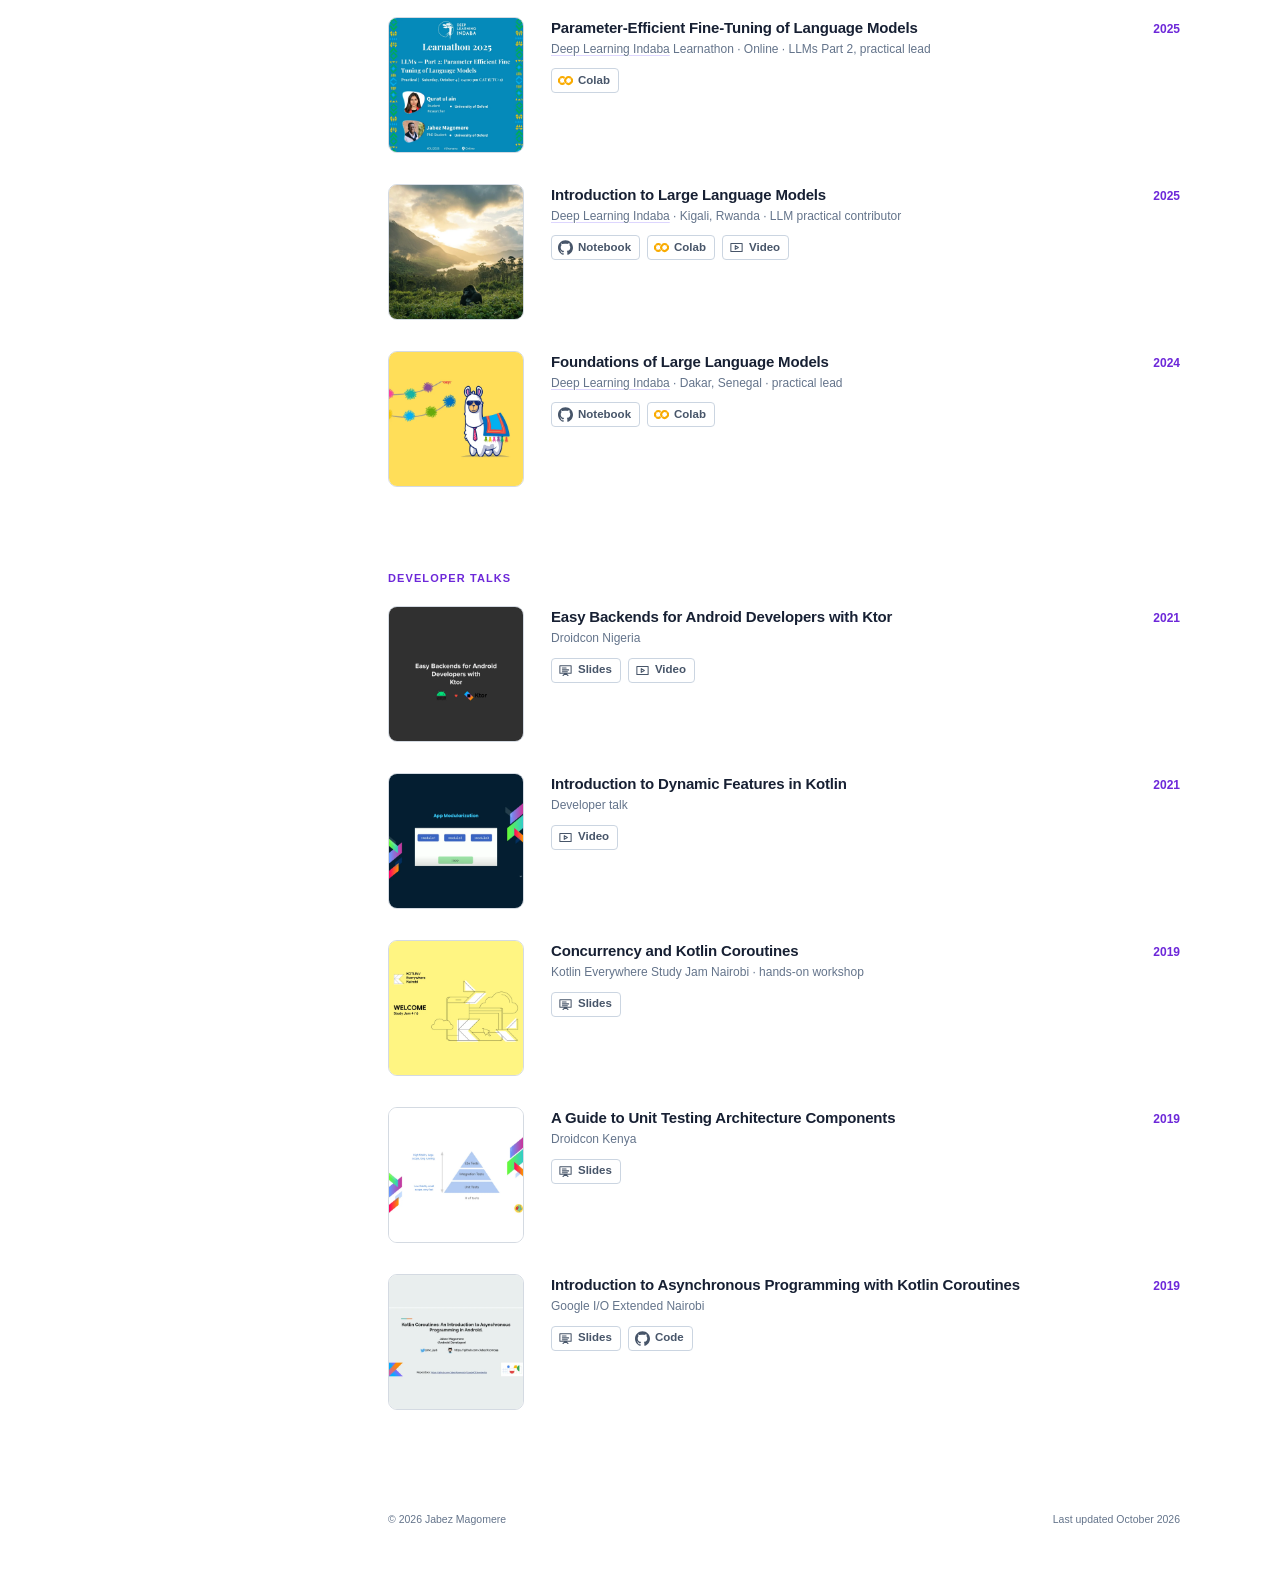
==== commit d74c9dd0: "Add equal annotation" ====
--- a/index.html
+++ b/index.html
@@ -259,7 +259,7 @@
             <div class="paper-mark"><img src="assets/thumbnails/food-globe.webp" alt="" width="136" height="136" loading="lazy"></div>
             <div class="publication-copy">
               <h3><a href="https://arxiv.org/abs/2406.09496" target="_blank" rel="noopener noreferrer">The World Wide Recipe: A Community-Centred Framework for Fine-Grained Data Collection and Regional Bias Operationalisation</a></h3>
-              <p class="authors"><strong>Jabez Magomere</strong>, Shu Ishida, Tejumade Afonja, Aya Salama, Daniel Kochin, Foutse Yuehgoh, Imane Hamzaoui, Raesetje Sefala, Aisha Alaagib, Samantha Dalal, Beatrice Marchegiani, Elizaveta Semenova, Lauren Crais, Siobhan Mackenzie Hall</p>
+              <p class="authors"><strong>Jabez Magomere*</strong>, Shu Ishida*, Tejumade Afonja, Aya Salama, Daniel Kochin, Foutse Yuehgoh, Imane Hamzaoui, Raesetje Sefala, Aisha Alaagib, Samantha Dalal, Beatrice Marchegiani, Elizaveta Semenova, Lauren Crais, Siobhan Mackenzie Hall</p>
               <p class="venue"><strong>FAccT 2025</strong> <span class="award">🏅 Best Paper Honourable Mention</span></p>
               <p class="publication-summary">Community-led data collection exposes regional inaccuracies and cultural misrepresentation in text-to-image systems.</p>
               <div class="resource-links">
